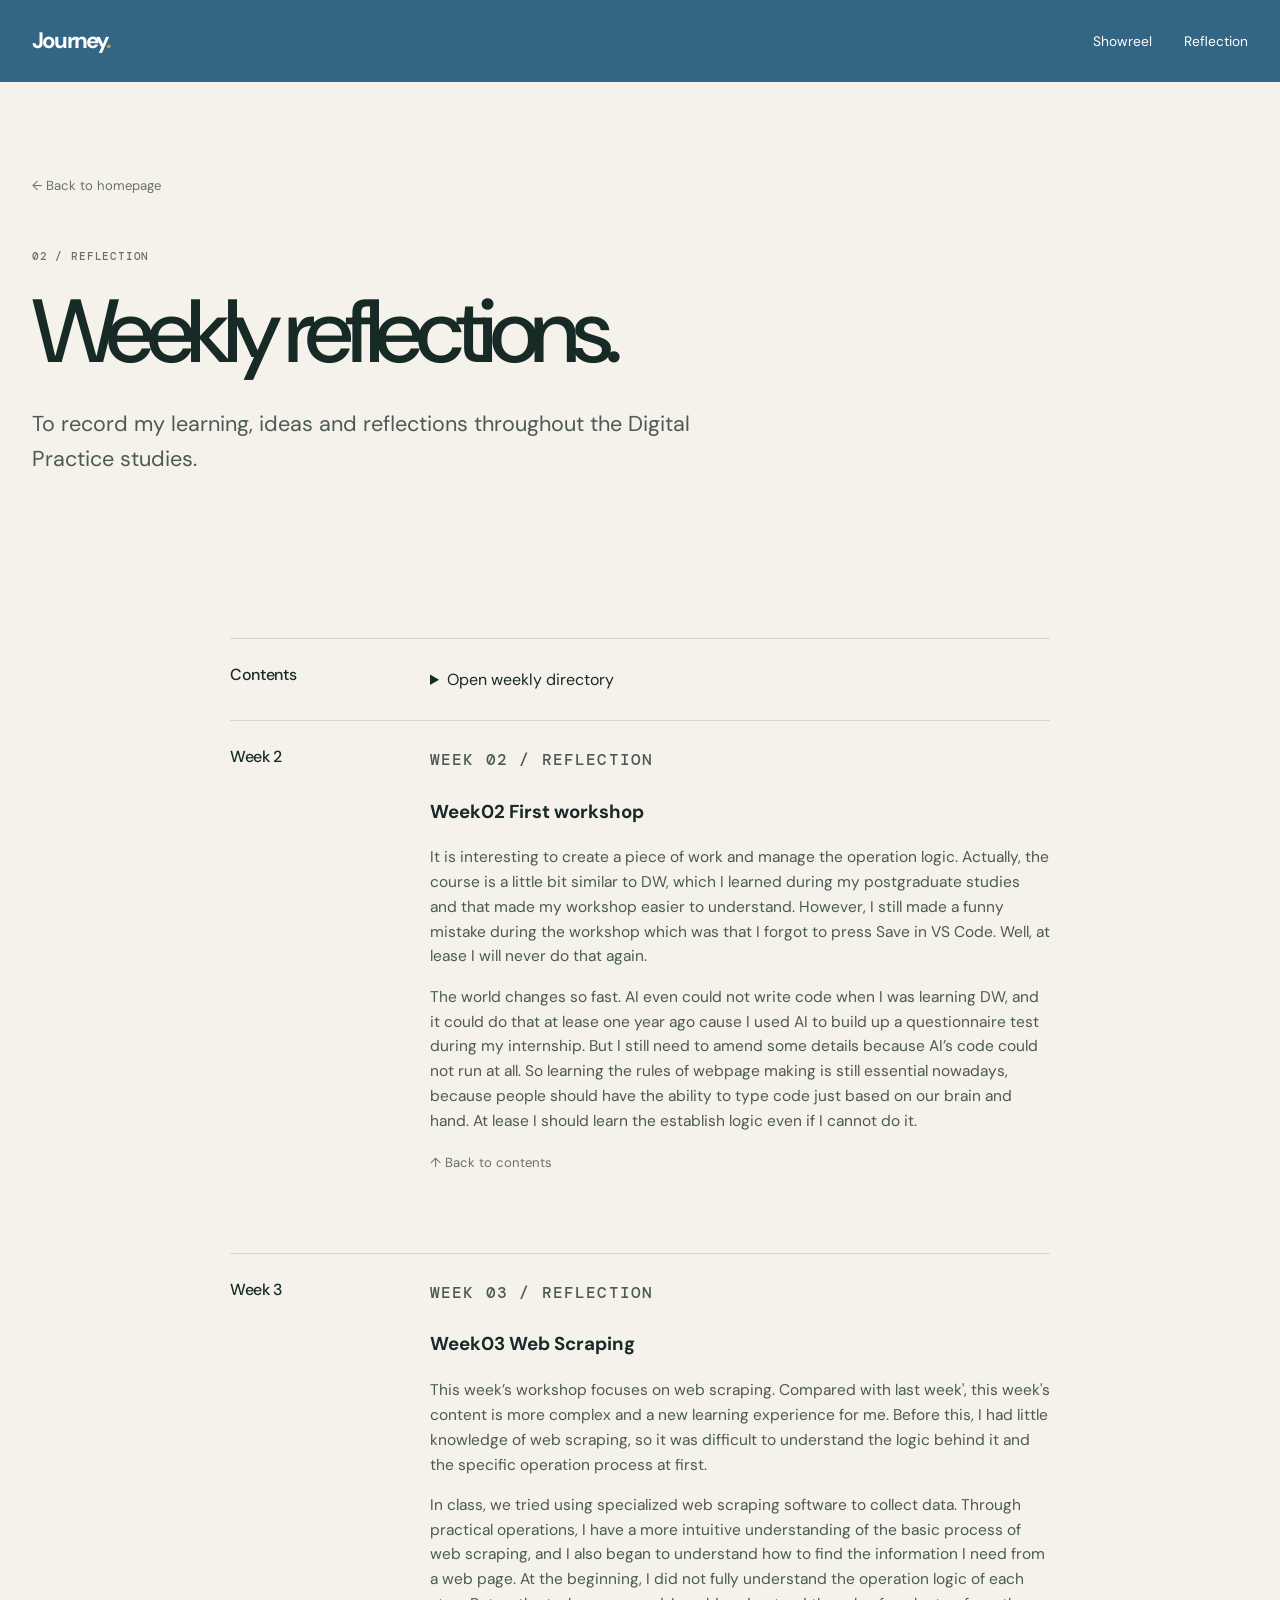
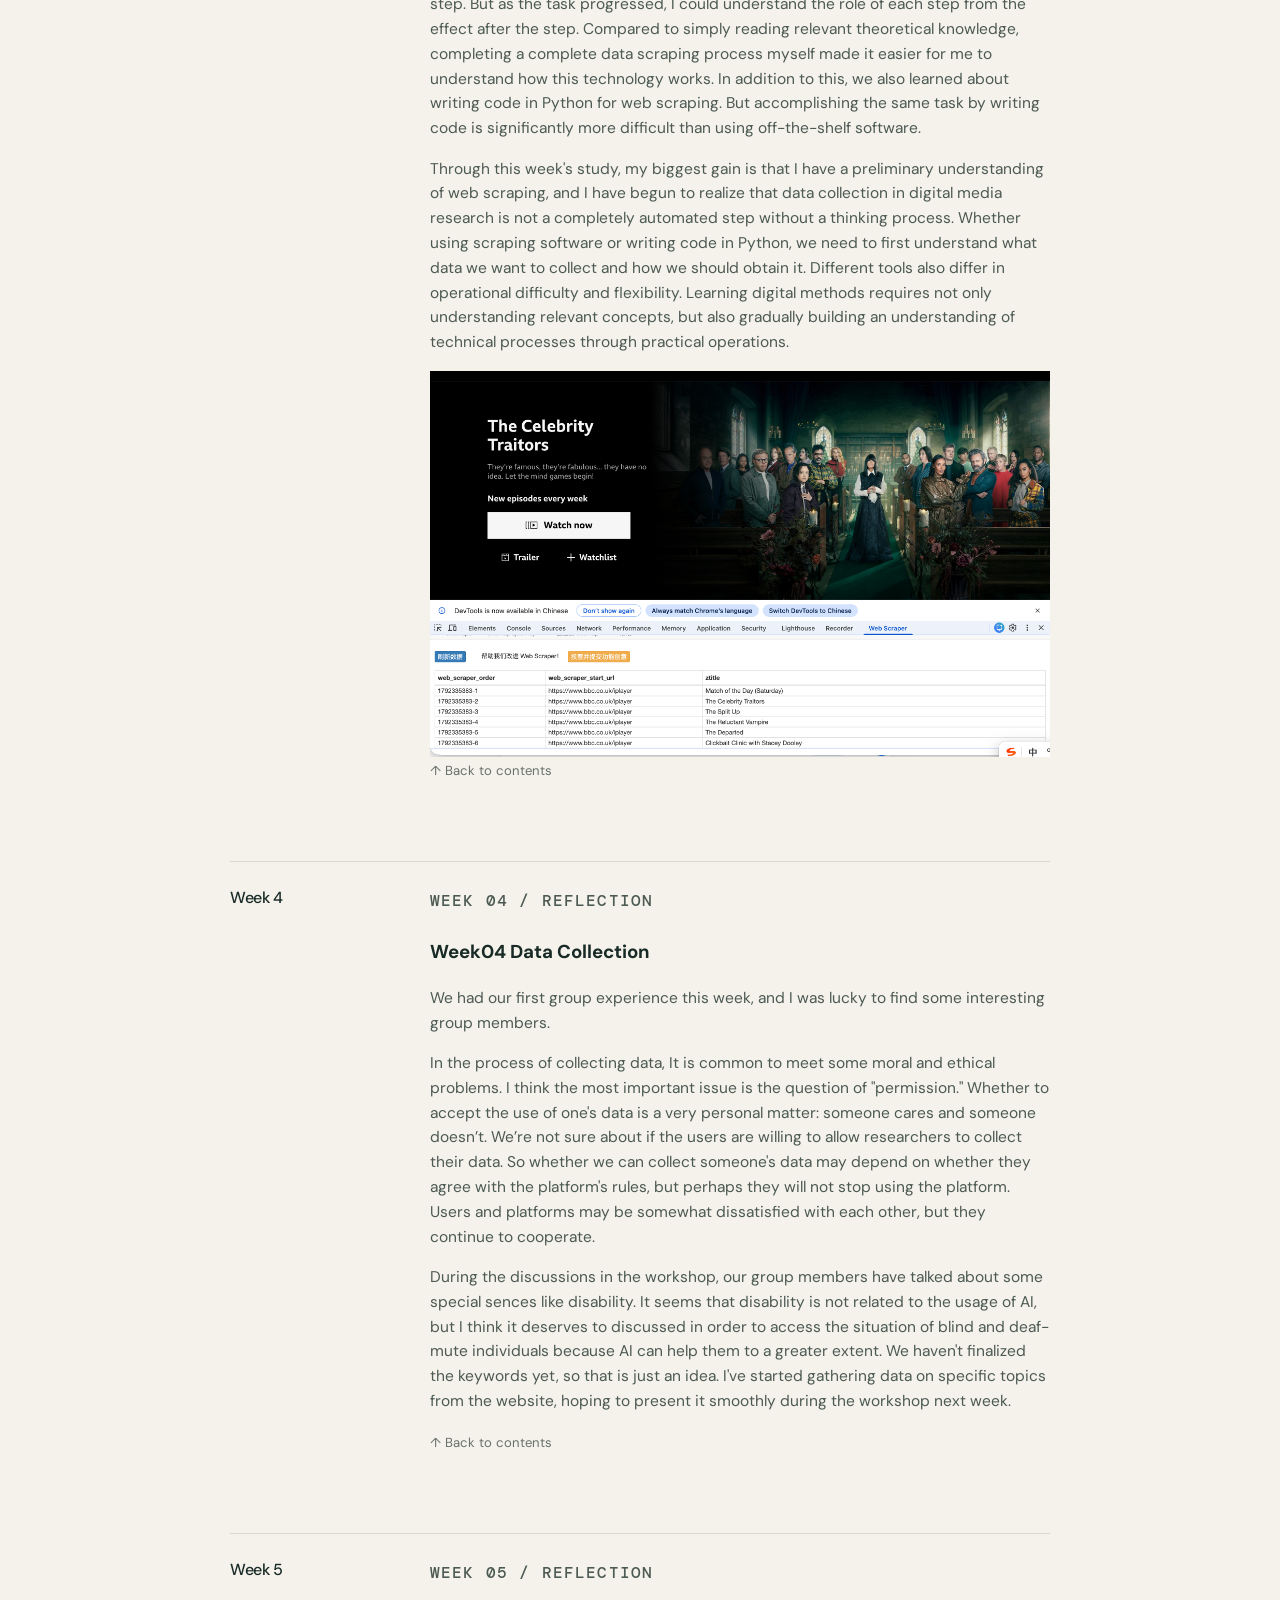
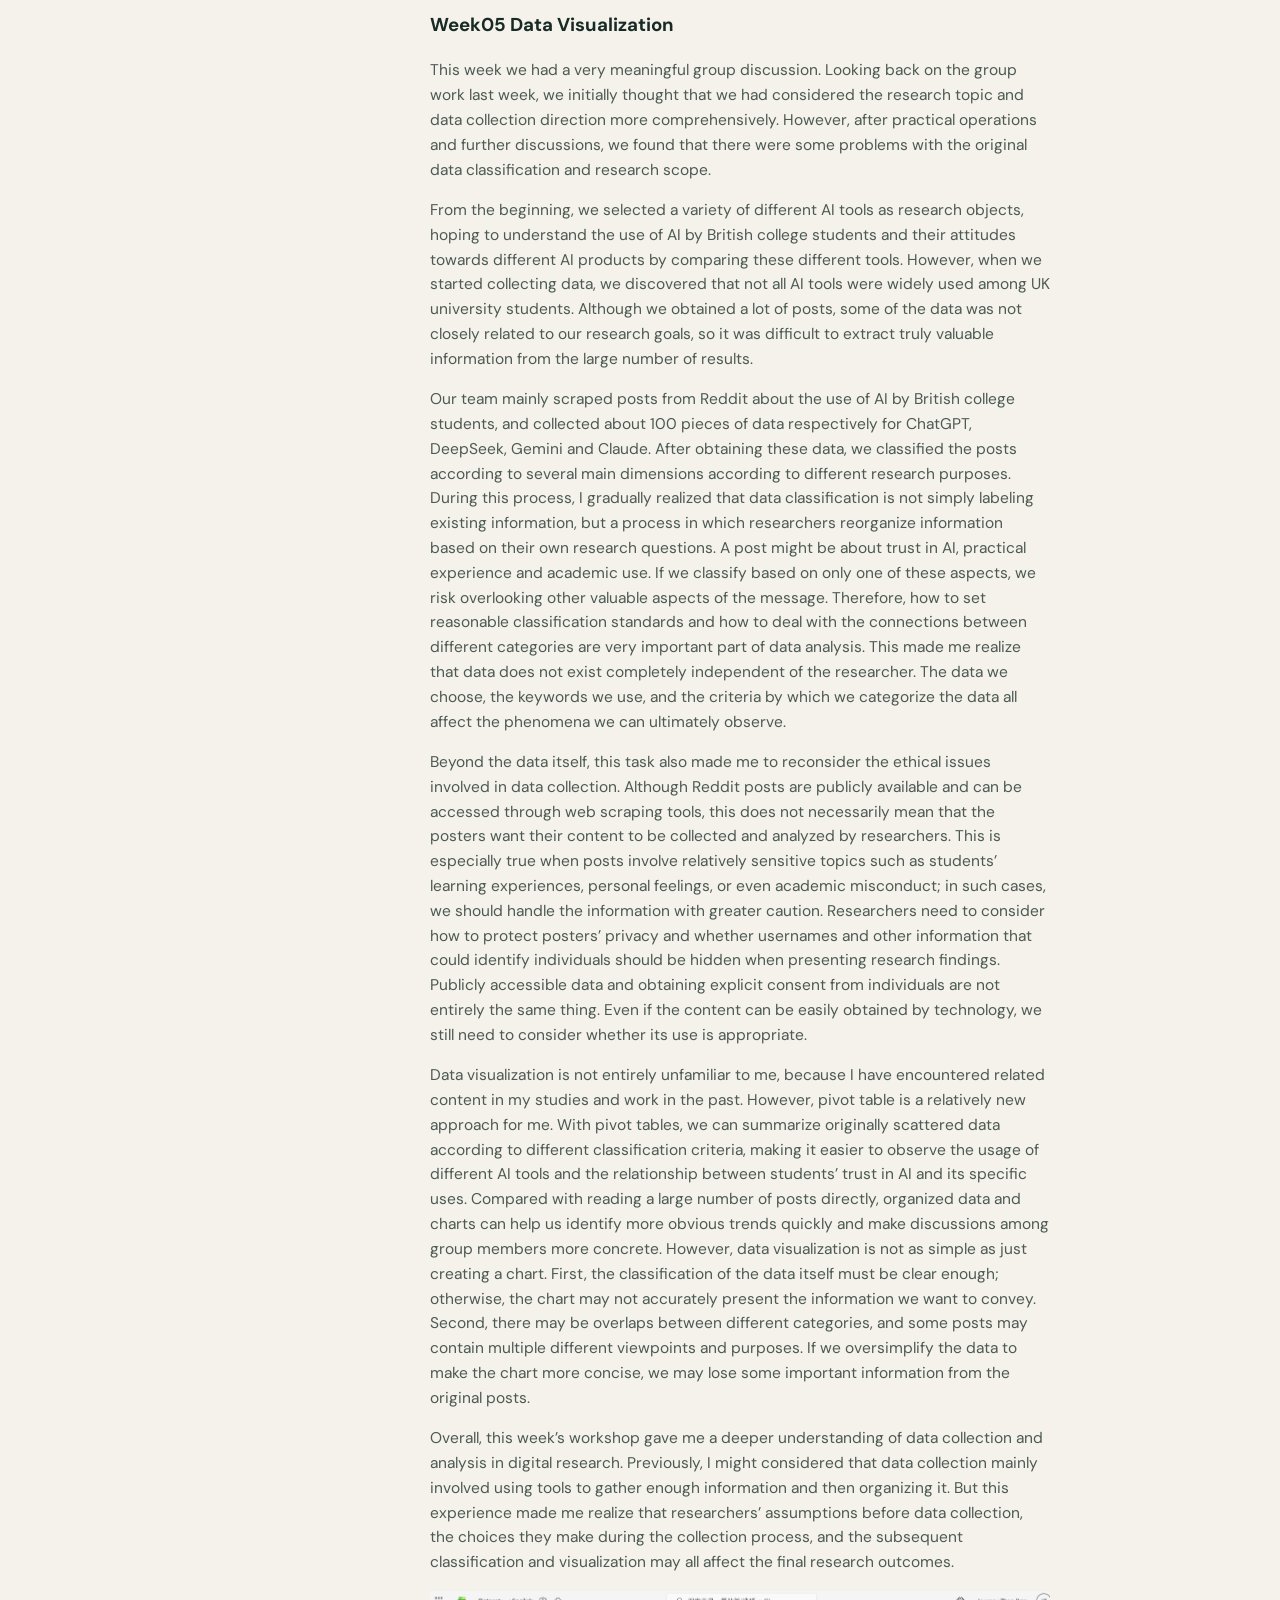
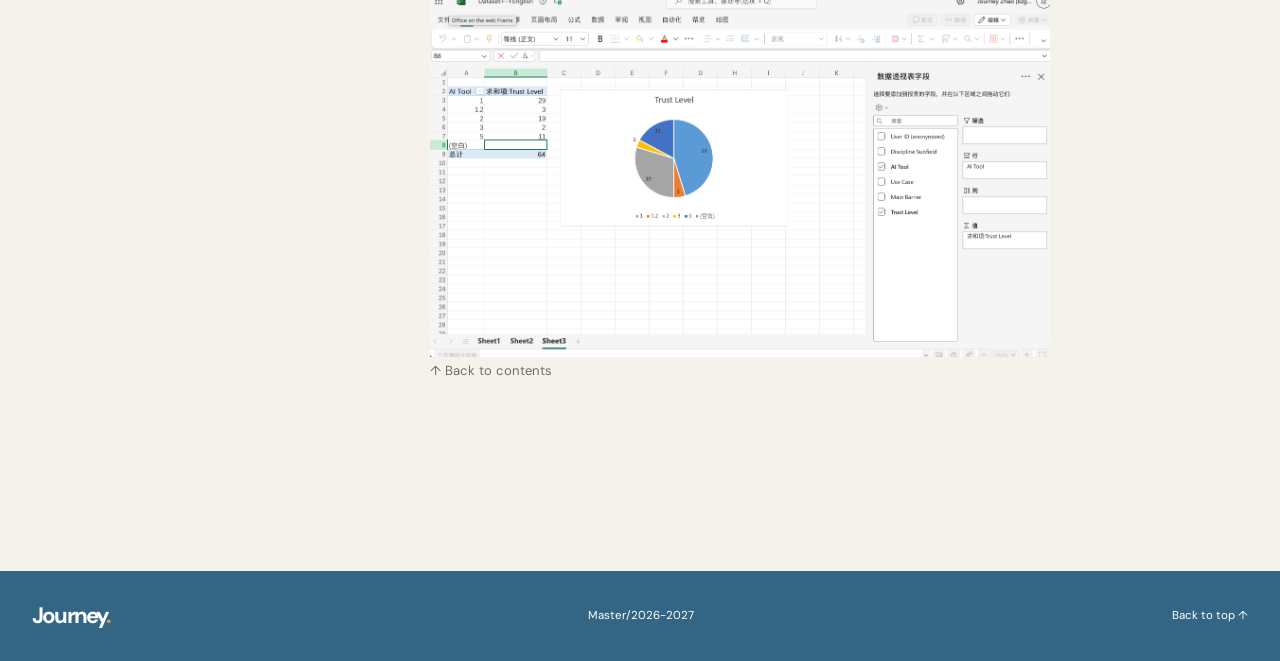
==== reflection.html @ c14299e5 "Revise reflection content for weeks 03 and 05 Updated reflections on web scraping and data visualiza" ====
<!doctype html>
<html lang="en">
<head>
  <meta charset="utf-8">
  <meta name="viewport" content="width=device-width, initial-scale=1">
  <title>Weekly Reflections — Journey</title>
  <link rel="stylesheet" href="style.css">
  <script src="script.js" defer></script>
</head>
<body>
  <a class="skip-link" href="#main">Skip to content</a>

  <header class="site-header">
    <a class="wordmark" href="index.html#home">Journey<span>.</span></a>

    <button class="nav-toggle" type="button"
      aria-expanded="false" aria-controls="primary-nav">
      <span class="nav-toggle-lines" aria-hidden="true"></span>
      <span class="sr-only">Toggle navigation</span>
    </button>

    <nav class="primary-nav" id="primary-nav"
      aria-label="Primary navigation">
      <a href="index.html#showreel">Showreel</a>
      <a href="index.html#reflection">Reflection</a>
    </nav>
  </header>

  <main id="main">
    <section class="case-hero section-shell">
      <a class="back-link" href="index.html#reflection">
        ← Back to homepage
      </a>

      <p class="eyebrow">02 / REFLECTION</p>
      <h1>Weekly reflections.</h1>
      <p class="case-deck">
        To record my learning, ideas and reflections
        throughout the Digital Practice studies.
      </p>
    </section>

    <div class="case-content">

      <!-- WEEKLY DIRECTORY -->
      <section id="contents">
        <h2>Contents</h2>
        <div>
          <details>
            <summary>Open weekly directory</summary>
            <ul>
              <li><a href="#week-2">Week 2 — First workshop</a></li>
              <li><a href="#week-3">Week 3 — Web Scraping</a></li>
              <li><a href="#week-4">Week 4 — Data Collection</a></li>
              <li><a href="#week-5">Week 5 — Data Visualization</a></li>
            </ul>
          </details>
        </div>
      </section>

      <!-- WEEK 2 -->
      <section id="week-2">
        <h2>Week 2</h2>
        <div>
          <p class="eyebrow">WEEK 02 / REFLECTION</p>
          <h3>Week02  First workshop</h3>
          <p>
            It is interesting to create a piece of work and manage the operation logic. Actually, the course is a little bit similar to DW, which I learned during my postgraduate studies and that made my workshop easier to understand. However, I still made a funny mistake during the workshop which was that I forgot to press Save in VS Code. Well, at lease I will never do that again.
          </p>
          <p>
            The world changes so fast. AI even could not write code when I was learning DW, and it could do that at lease one year ago cause I used AI to build up a questionnaire test during my internship. But I still need to amend some details because AI’s code could not run at all. So learning the rules of webpage making is still essential nowadays, because people should have the ability to type code just based on our brain and hand. At lease I should learn the establish logic even if I cannot do it.
          </p>
          <a class="back-link" href="#contents">↑ Back to contents</a>
        </div>
      </section>

      <!-- WEEK 3 -->
      <section id="week-3">
        <h2>Week 3</h2>
        <div>
          <p class="eyebrow">WEEK 03 / REFLECTION</p>
          <h3>Week03  Web Scraping</h3>
          <p>
          This week’s workshop focuses on web scraping. Compared with last week', this week's content is more complex and a new learning experience for me. Before this, I had little knowledge of web scraping, so it was difficult to understand the logic behind it and the specific operation process at first.
          </p>
          <p>
            In class, we tried using specialized web scraping software to collect data. Through practical operations, I have a more intuitive understanding of the basic process of web scraping, and I also began to understand how to find the information I need from a web page. At the beginning, I did not fully understand the operation logic of each step. But as the task progressed, I could understand the role of each step from the effect after the step. Compared to simply reading relevant theoretical knowledge, completing a complete data scraping process myself made it easier for me to understand how this technology works. In addition to this, we also learned about writing code in Python for web scraping. But accomplishing the same task by writing code is significantly more difficult than using off-the-shelf software.
          </p>
          <p>
            Through this week's study, my biggest gain is that I have a preliminary understanding of web scraping, and I have begun to realize that data collection in digital media research is not a completely automated step without a thinking process. Whether using scraping software or writing code in Python, we need to first understand what data we want to collect and how we should obtain it. Different tools also differ in operational difficulty and flexibility. Learning digital methods requires not only understanding relevant concepts, but also gradually building an understanding of technical processes through practical operations.
          </p>
          <!-- Week 3 image -->
<img
  src="assets/week03-screenshot.png"
  alt="The scraping results"
>

          <a class="back-link" href="#contents">↑ Back to contents</a>
        </div>
      </section>

      <!-- WEEK 4 -->
<section id="week-4">
  <h2>Week 4</h2>
  <div>
    <p class="eyebrow">WEEK 04 / REFLECTION</p>

    <h3>Week04 Data Collection</h3>

    <p>
      We had our first group experience this week, and I was lucky to find some interesting group members. 
    </p>

    <p>
      In the process of collecting data, It is common to meet some moral and ethical problems. I think the most important issue is the question of "permission." Whether to accept the use of one's data is a very personal matter: someone cares and someone doesn’t.  We’re not sure about if the users are willing to allow researchers to collect their data. So whether we can collect someone's data may depend on whether they agree with the platform's rules, but perhaps they will not stop using the platform. Users and platforms may be somewhat dissatisfied with each other, but they continue to cooperate.
    </p>

    <p>
   During the discussions in the workshop, our group members have talked about some special sences like disability. It seems that disability is not related to the usage of AI, but I think it deserves to discussed in order to access the situation of blind and deaf-mute individuals because AI can help them to a greater extent. We haven't finalized the keywords yet, so that is just an idea. I've started gathering data on specific topics from the website, hoping to present it smoothly during the workshop next week.
    </p>

    <a class="back-link" href="#contents">↑ Back to contents</a>
  </div>
</section>

      <!-- WEEK 5 -->
<section id="week-5">
  <h2>Week 5</h2>
  <div>
    <p class="eyebrow">WEEK 05 / REFLECTION</p>

    <h3>Week05 Data Visualization</h3>

    <p>
     This week we had a very meaningful group discussion. Looking back on the group work last week, we initially thought that we had considered the research topic and data collection direction more comprehensively. However, after practical operations and further discussions, we found that there were some problems with the original data classification and research scope. 
    </p>
    <p>
     From the beginning, we selected a variety of different AI tools as research objects, hoping to understand the use of AI by British college students and their attitudes towards different AI products by comparing these different tools. However, when we started collecting data, we discovered that not all AI tools were widely used among UK university students. Although we obtained a lot of posts, some of the data was not closely related to our research goals, so it was difficult to extract truly valuable information from the large number of results.
     </p>
    <p>
      Our team mainly scraped posts from Reddit about the use of AI by British college students, and collected about 100 pieces of data respectively for ChatGPT, DeepSeek, Gemini and Claude. After obtaining these data, we classified the posts according to several main dimensions according to different research purposes. During this process, I gradually realized that data classification is not simply labeling existing information, but a process in which researchers reorganize information based on their own research questions. A post might be about trust in AI, practical experience and academic use. If we classify based on only one of these aspects, we risk overlooking other valuable aspects of the message. Therefore, how to set reasonable classification standards and how to deal with the connections between different categories are very important part of data analysis. This made me realize that data does not exist completely independent of the researcher. The data we choose, the keywords we use, and the criteria by which we categorize the data all affect the phenomena we can ultimately observe. 
    </p>
    <p>
      Beyond the data itself, this task also made me to reconsider the ethical issues involved in data collection. Although Reddit posts are publicly available and can be accessed through web scraping tools, this does not necessarily mean that the posters want their content to be collected and analyzed by researchers. This is especially true when posts involve relatively sensitive topics such as students’ learning experiences, personal feelings, or even academic misconduct; in such cases, we should handle the information with greater caution. Researchers need to consider how to protect posters’ privacy and whether usernames and other information that could identify individuals should be hidden when presenting research findings. Publicly accessible data and obtaining explicit consent from individuals are not entirely the same thing. Even if the content can be easily obtained by technology, we still need to consider whether its use is appropriate.
    </p>
    <p>
      Data visualization is not entirely unfamiliar to me, because I have encountered related content in my studies and work in the past. However, pivot table is a relatively new approach for me. With pivot tables, we can summarize originally scattered data according to different classification criteria, making it easier to observe the usage of different AI tools and the relationship between students’ trust in AI and its specific uses. Compared with reading a large number of posts directly, organized data and charts can help us identify more obvious trends quickly and make discussions among group members more concrete. However, data visualization is not as simple as just creating a chart. First, the classification of the data itself must be clear enough; otherwise, the chart may not accurately present the information we want to convey. Second, there may be overlaps between different categories, and some posts may contain multiple different viewpoints and purposes. If we oversimplify the data to make the chart more concise, we may lose some important information from the original posts.
    </p>
    <p>
      Overall, this week’s workshop gave me a deeper understanding of data collection and analysis in digital research. Previously, I might considered that data collection mainly involved using tools to gather enough information and then organizing it. But this  experience made me realize that researchers’ assumptions before data collection, the choices they make during the collection process, and the subsequent classification and visualization may all affect the final research outcomes.
    </p>

    <img
      src="assets/week5.png"
    >

    <a class="back-link" href="#contents">↑ Back to contents</a>
  </div>
</section>

    </div>
  </main>

  <footer class="site-footer section-shell">
    <a class="wordmark" href="index.html#home">Journey<span>.</span></a>
    <p>Master/2026-2027</p>
    <a href="#main">Back to top ↑</a>
  </footer>
</body>
</html>
---- style.css ----
@import url('https://fonts.googleapis.com/css2?family=DM+Mono:wght@400;500&family=DM+Sans:wght@400;500;600;700&family=Playfair+Display:ital,wght@1,500&display=swap');

:root {
  --paper: #f5f2eb;
  --ink: #182a26;
  --muted: #68716a;
  --line: #d8d8ce;
  --accent: #e36d46;
  --green: #b9c9b7;
  --font-body: 'DM Sans', Arial, sans-serif;
  --font-mono: 'DM Mono', monospace;
  --page-width: 1240px;
}

* { box-sizing: border-box; }
html { scroll-behavior: smooth; scroll-padding-top: 90px; }
body { margin: 0; background: var(--paper); color: var(--ink); font-family: var(--font-body); line-height: 1.6; }
a { color: inherit; text-decoration: none; }
img { display: block; max-width: 100%; }
button { font: inherit; }
::selection { background: var(--accent); color: #fffaf2; }
.section-shell { width: min(var(--page-width), calc(100% - 64px)); margin-inline: auto; }
.sr-only { position: absolute; width: 1px; height: 1px; padding: 0; margin: -1px; overflow: hidden; clip: rect(0,0,0,0); white-space: nowrap; border: 0; }
.skip-link { position: absolute; z-index: 100; top: -60px; left: 16px; background: var(--ink); color: white; padding: 10px 14px; }
.skip-link:focus { top: 12px; }

.site-header { height: 82px; width: 100%; margin: 0; padding-inline: max(32px, calc((100vw - 1240px) / 2)); box-sizing: border-box;display: flex; align-items: center;justify-content: space-between; background: #336584;border-bottom: none;color: #FFFFFF;}.site-header .wordmark,
.site-header .primary-nav a {
  color: #FFFFFF;
}

.site-header .wordmark span {
  color: #cf9959;
}
.wordmark { font-size: 1.4rem; font-weight: 700; letter-spacing: -.08em; }
.wordmark span { color: #cf9959; }
.primary-nav { display: flex; align-items: center; gap: 32px; font-size: .86rem; }
.primary-nav a { transition: color .2s ease; }
.primary-nav a:hover, .primary-nav a:focus-visible { color: #FFFFFF; }
.primary-nav .nav-resume { border: 1px solid var(--ink); padding: 9px 14px; border-radius: 100px; }
.nav-toggle { display: none; }

.hero { padding-top: clamp(76px, 11vw, 150px); padding-bottom: 0; }
.eyebrow { margin: 0 0 24px; color: var(--muted); font: 500 .68rem/1.5 var(--font-mono); letter-spacing: .075em; }
.status-dot { display: inline-block; width: 7px; height: 7px; margin-right: 8px; border-radius: 50%; background: #cf9959; vertical-align: 1px; }
h1, h2, h3, p { margin-top: 0; }
h1 { max-width: 950px; margin-bottom: 44px; font-size: 60px; font-weight: 500; line-height: .99; letter-spacing: -.085em; }
.serif-accent { color: #FFFFFF; font-family: var(--font-body); font-weight: 500; font-style: normal; letter-spacing: inherit; }
.about-section h2 .serif-accent {
  color: var(--ink);
}
.hero-bottom { display: flex; justify-content: space-between; align-items: end; gap: 36px; padding-bottom: 144px; }
.hero-intro { max-width: 550px; margin: 0; color: #4c5a53; font-size: clamp(1rem, 1.5vw, 1.2rem); line-height: 1.7; }
.hero-intro strong { color: var(--ink); font-weight: 600; }
.hero .eyebrow,
.hero h1,
.hero .hero-intro,
.hero .hero-intro strong {
  color: #FFFFFF;
}
.text-link {
  display: inline-flex;
  align-items: center;
  gap: 22px;
  padding-bottom: 7px;
  border-bottom: 1px solid #F7F4EF;
  font-size: .9rem;
  white-space: nowrap;
  color: #F7F4EF;
  transform: translateY(14px);
}

.text-link span {
  color: #F7F4EF;
  font-size: 1.1rem;
}

/* Full-width green information bar */
.hero-rule {
  display: flex;
  align-items: center;
  justify-content: space-between;

  width: 100vw;
  height: 1.5cm;
  margin-left: calc(50% - 50vw);
  padding: 0 max(20px, calc((100vw - 1240px) / 2));

  background-color: #336584;
  border-top: none;
  color: #FFFFFF;

  font: 500 .68rem/1.2 var(--font-mono);
  letter-spacing: .06em;
}


.work-section { padding-top: 105px; padding-bottom: 120px; }
.section-heading { display: flex; justify-content: space-between; align-items: end; gap: 32px; margin-bottom: 42px; }
.section-heading .eyebrow { margin-bottom: 16px; }
h2 { margin-bottom: 0; font-size: clamp(2rem, 4.5vw, 4.2rem); line-height: 1.04; font-weight: 500; letter-spacing: -.07em; }
.section-note { max-width: 300px; margin: 0 0 4px; color: var(--muted); font-size: .9rem; }
.project-grid { display: grid; grid-template-columns: repeat(2, minmax(0, 1fr)); gap: 62px 28px; }
.project-card-featured { grid-column: 1 / -1; }
.project-image { position: relative; display: block; overflow: hidden; background: #e1e4da; aspect-ratio: 1.55; }
.project-card-featured .project-image { aspect-ratio: 2.05; }
.project-image img { width: 100%; height: 100%; object-fit: cover; transition: transform .5s cubic-bezier(.2,.65,.3,1); }
.project-image:hover img, .project-image:focus-visible img { transform: scale(1.025); }
.image-index { position: absolute; top: 16px; left: 16px; padding: 6px 9px; color: var(--ink); background: var(--paper); font: .7rem var(--font-mono); }
.project-meta { display: flex; justify-content: space-between; margin-top: 19px; color: var(--muted); font: .62rem var(--font-mono); letter-spacing: .05em; }
.project-card h3 { margin: 11px 0 8px; font-size: clamp(1.35rem, 2vw, 1.8rem); font-weight: 500; letter-spacing: -.045em; }
.project-card h3 a:hover { color: var(--accent); }
.project-card > p { max-width: 540px; margin-bottom: 20px; color: var(--muted); font-size: .92rem; }
.arrow-link { display: inline-flex; gap: 16px; align-items: center; font-size: .85rem; border-bottom: 1px solid var(--line); padding-bottom: 5px; }
.arrow-link span { color: var(--accent); }

.about-section { padding-block: 100px 105px; background: var(--paper); }
.about-layout { display: grid; grid-template-columns: 1.05fr .95fr; gap: 8vw; }
.about-layout h2 { font-size: clamp(2.2rem, 4.3vw, 4.1rem); }
.about-copy { padding-top: 40px; }
.about-copy p { max-width: 550px; font-size: 1rem; }
.skill-tags { display: flex; flex-wrap: wrap; gap: 8px; margin: 27px 0 30px; }
.skill-tags span { border: 1px solid rgba(24,42,38,.3); border-radius: 100px; padding: 7px 11px; font-size: .72rem; }

.contact-section { padding-top: 110px; padding-bottom: 120px; }
.contact-section h2 { font-size: clamp(3rem, 7vw, 6.4rem); }
.contact-bottom { display: flex; justify-content: space-between; gap: 40px; margin-top: 54px; padding-top: 22px; border-top: 1px solid var(--line); }
.contact-bottom > p { max-width: 330px; color: var(--muted); font-size: .9rem; }
.contact-links { min-width: 280px; display: flex; flex-direction: column; align-items: flex-start; gap: 9px; font-size: .92rem; }
.contact-links a { border-bottom: 1px solid var(--line); padding-bottom: 5px; }
.contact-links a span { color: var(--accent); }
.contact-email { font-size: 1.1rem; }
.site-footer {
  display: flex;
  align-items: center;
  justify-content: space-between;
  gap: 24px;
  min-height: 90px;
  width: 100%;
  margin-inline: 0;
  padding-inline: max(32px, calc((100vw - 1240px) / 2));
  box-sizing: border-box;
  background: #336584;
  border-top: none;
  color:  #FFFFFF;
  font-size: .72rem;
}
.site-footer p { margin: 0; }
.site-footer .wordmark { color: #FFFFFF; }
.site-footer a {
  color: #FFFFFF;
}

/* Case-study pages */
.case-hero { padding-top: 90px; padding-bottom: 60px; }
.back-link { display: inline-block; margin-bottom: 52px; color: var(--muted); font-size: .82rem; }
.back-link:hover { color: var(--accent); }
.case-hero h1 { max-width: 950px; margin-bottom: 30px; font-size: clamp(3rem, 7vw, 6.7rem); }
.case-deck { max-width: 660px; color: #4c5a53; font-size: clamp(1.05rem, 1.7vw, 1.35rem); }
.case-facts { display: grid; grid-template-columns: repeat(3, minmax(0, 1fr)); gap: 20px; margin-top: 54px; padding-top: 18px; border-top: 1px solid var(--line); }
.case-fact-label { display: block; margin-bottom: 6px; color: var(--muted); font: .65rem var(--font-mono); text-transform: uppercase; }
.case-fact-value { font-size: .9rem; }
.case-cover { width: 100%; max-height: 620px; aspect-ratio: 1.75; object-fit: cover; background: var(--green); }
.case-content { width: min(820px, calc(100% - 48px)); margin: 80px auto 110px; }
.case-content section { display: grid; grid-template-columns: 170px 1fr; gap: 30px; padding: 28px 0; border-top: 1px solid var(--line); }
.case-content h2 { font-size: 1rem; letter-spacing: -.02em; }
.case-content p, .case-content li { color: #4c5a53; font-size: .97rem; }
.case-content p:last-child { margin-bottom: 0; }
.case-content ul { padding-left: 20px; }
.case-next { margin-top: 38px; padding: 28px; background: #e7e5dc; }
.case-next p { margin-bottom: 8px; font: .65rem var(--font-mono); text-transform: uppercase; }
.case-next a { display: inline-block; font-size: 1.25rem; border-bottom: 1px solid var(--ink); }

@media (max-width: 720px) {
  .section-shell { width: min(100% - 40px, var(--page-width)); }
  .site-header { height: 70px; width: 100%; padding-inline: 20px; }
  .nav-toggle { display: block; width: 42px; height: 42px; border: 1px solid var(--line); border-radius: 50%; background: transparent; cursor: pointer; }
  .nav-toggle-lines, .nav-toggle-lines::before, .nav-toggle-lines::after { display: block; position: relative; width: 16px; height: 1px; margin: auto; background: var(--ink); content: ''; }
  .nav-toggle-lines::before { position: absolute; top: -5px; }
  .nav-toggle-lines::after { position: absolute; top: 5px; }
  .primary-nav { display: none; position: absolute; z-index: 10; top: 70px; left: 0; right: 0; padding: 22px 20px 26px; flex-direction: column; align-items: flex-start; gap: 20px; background: #336584; border-bottom: 1px solid var(--line); }
  .primary-nav.is-open { display: flex; }
  .primary-nav .nav-resume { padding: 7px 12px; }
  .hero { padding-top: 76px; }
  h1 { font-size: 60px; margin-bottom: 32px; }
  .hero-bottom, .section-heading, .contact-bottom { align-items: flex-start; flex-direction: column; }
  .hero-bottom { padding-bottom: 48px; gap: 25px; }
  .work-section { padding-block: 76px 84px; }
  .section-heading { gap: 18px; }
  .project-grid { grid-template-columns: 1fr; gap: 42px; }
  .project-card-featured { grid-column: auto; }
  .project-card-featured .project-image, .project-image { aspect-ratio: 1.25; }
  .about-section { padding-block: 76px; }
  .about-layout { grid-template-columns: 1fr; gap: 20px; }
  .about-copy { padding-top: 10px; }
  .contact-section { padding-block: 80px; }
  .contact-bottom { gap: 24px; margin-top: 34px; }
  .contact-links { min-width: 0; }
  .site-footer { flex-wrap: wrap; padding-block: 22px; width: min(826.67px, calc(66.6667% - 26.67px)); }
  .site-footer p { order: 3; width: 100%; }
  .case-hero { padding-top: 64px; }
  .back-link { margin-bottom: 34px; }
  .case-facts { grid-template-columns: 1fr; gap: 16px; margin-top: 35px; }
  .case-content { margin-block: 55px 75px; }
  .case-content section { grid-template-columns: 1fr; gap: 14px; }
}

@media (prefers-reduced-motion: reduce) {
  html { scroll-behavior: auto; }
  *, *::before, *::after { transition-duration: .01ms !important; animation-duration: .01ms !important; animation-iteration-count: 1 !important; }
}

 
/* Hero section background image */
.hero {
  position: relative;
  isolation: isolate;
  overflow: hidden;

  width: 100%;
  margin-inline: 0;
  padding-inline: max(20px, calc((100% - 1240px) / 2));

  background-color: #F7F4EF;
  background-image: none;
}

/* Background layer: extend down, then crop */
.hero::before {
  content: "";
  position: absolute;
  top: 0;
  right: 0;
  bottom: 0;
  left: 0;
  z-index: -1;

  background-image: url("assets/IMG_0328.jpg");
  background-size: cover;
  background-position: 86% 60%;
  background-repeat: no-repeat;
}

}
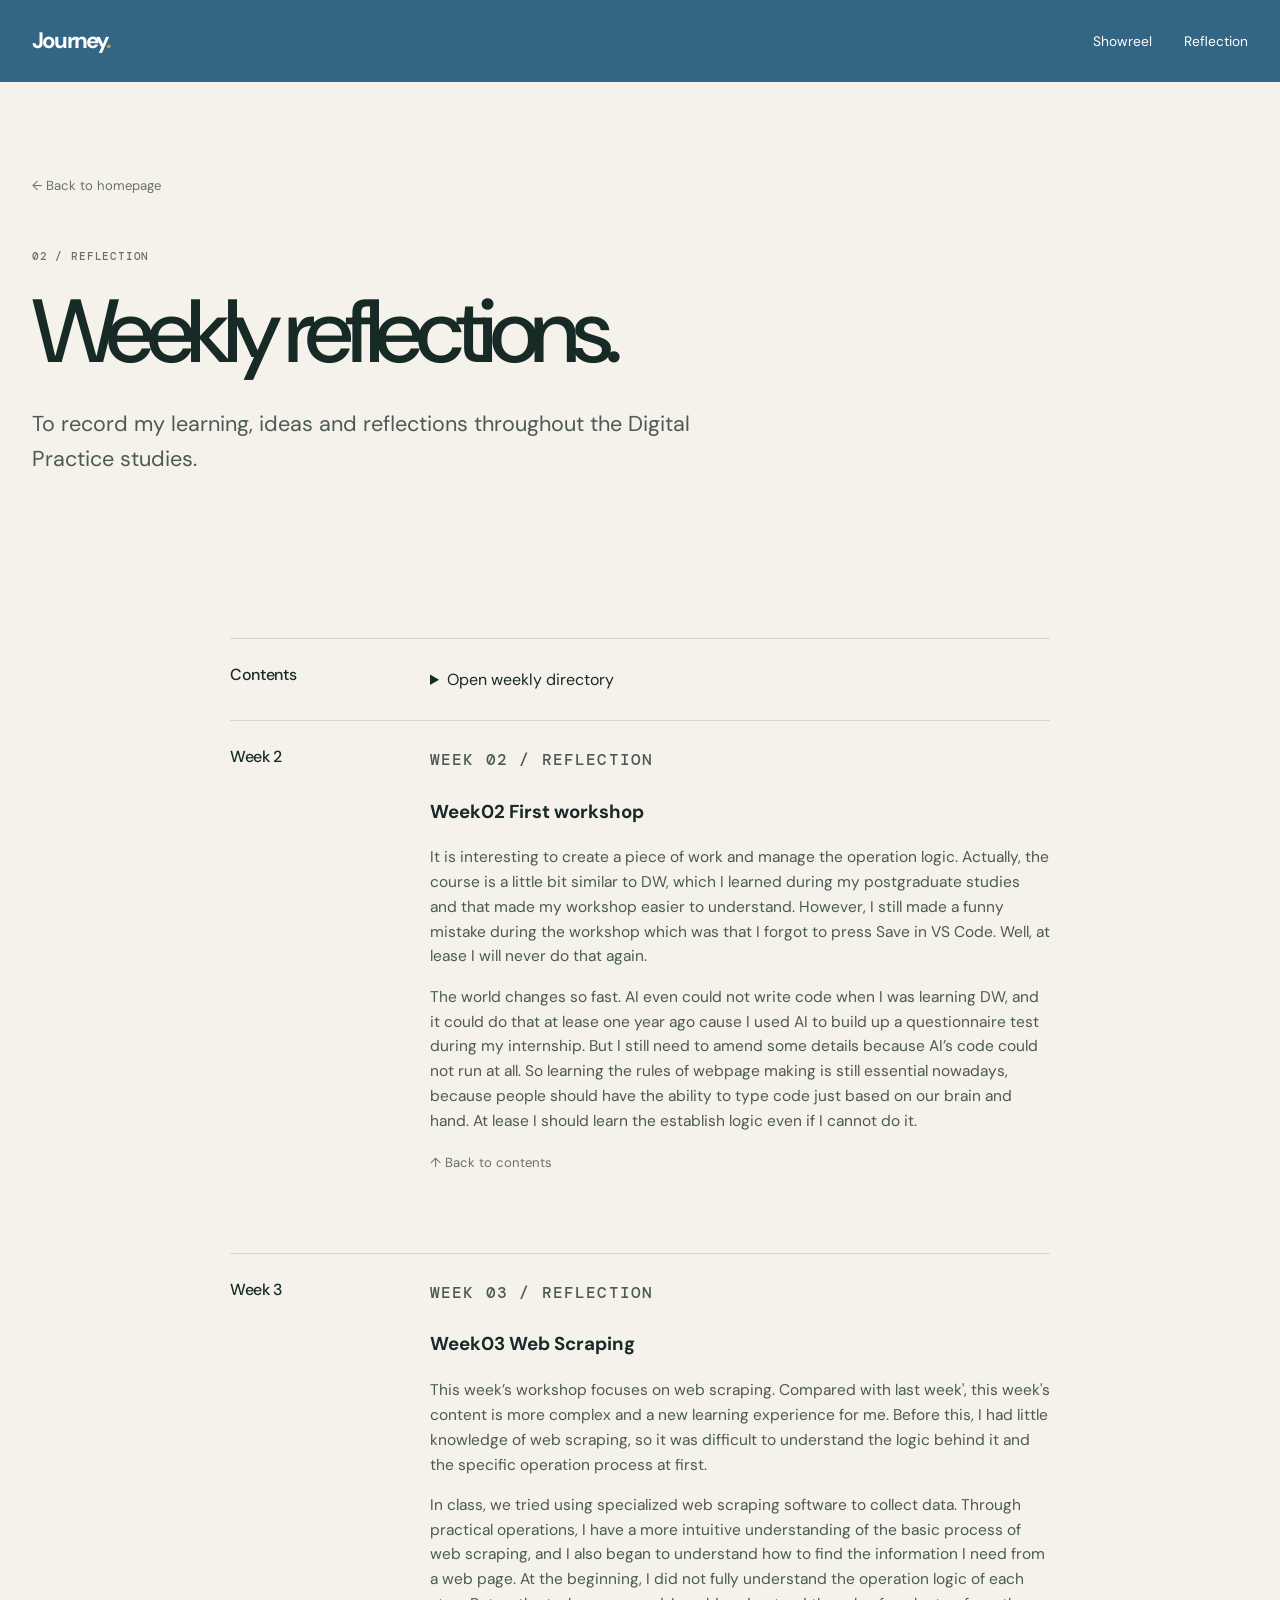
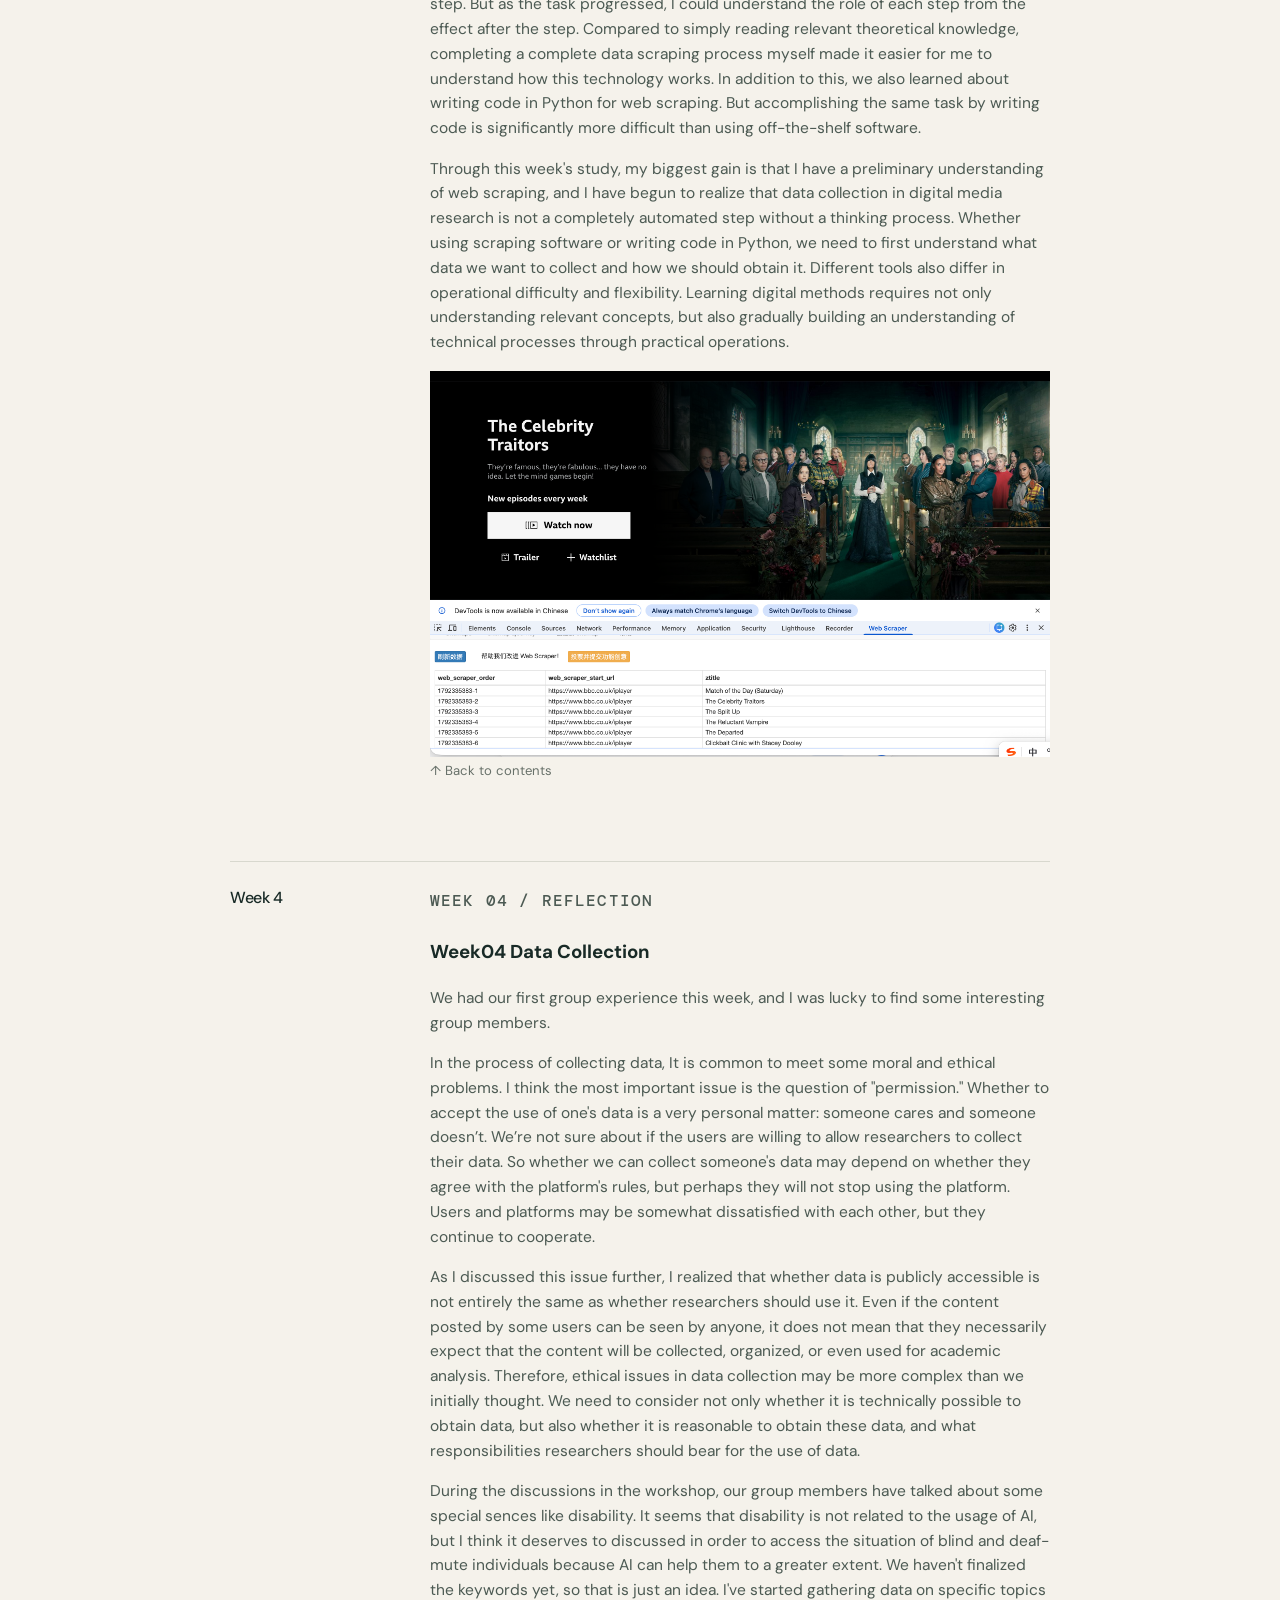
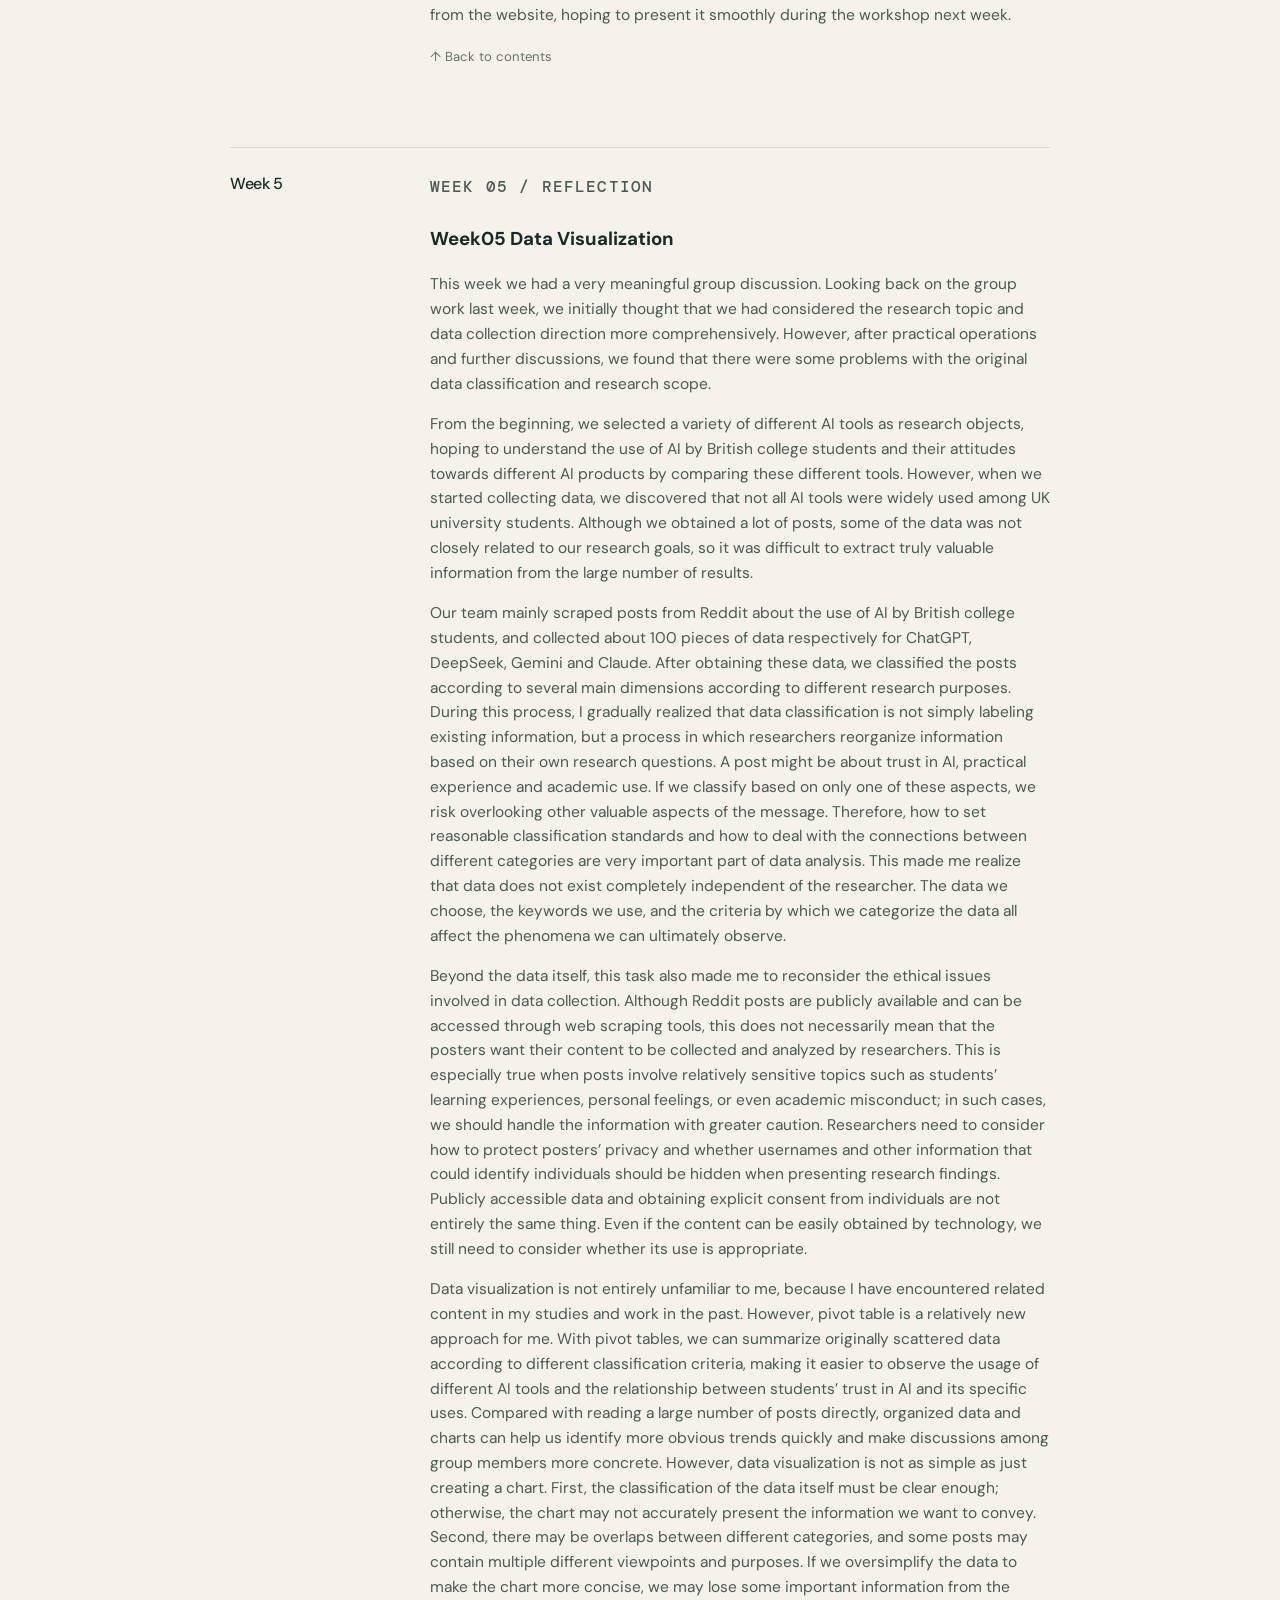
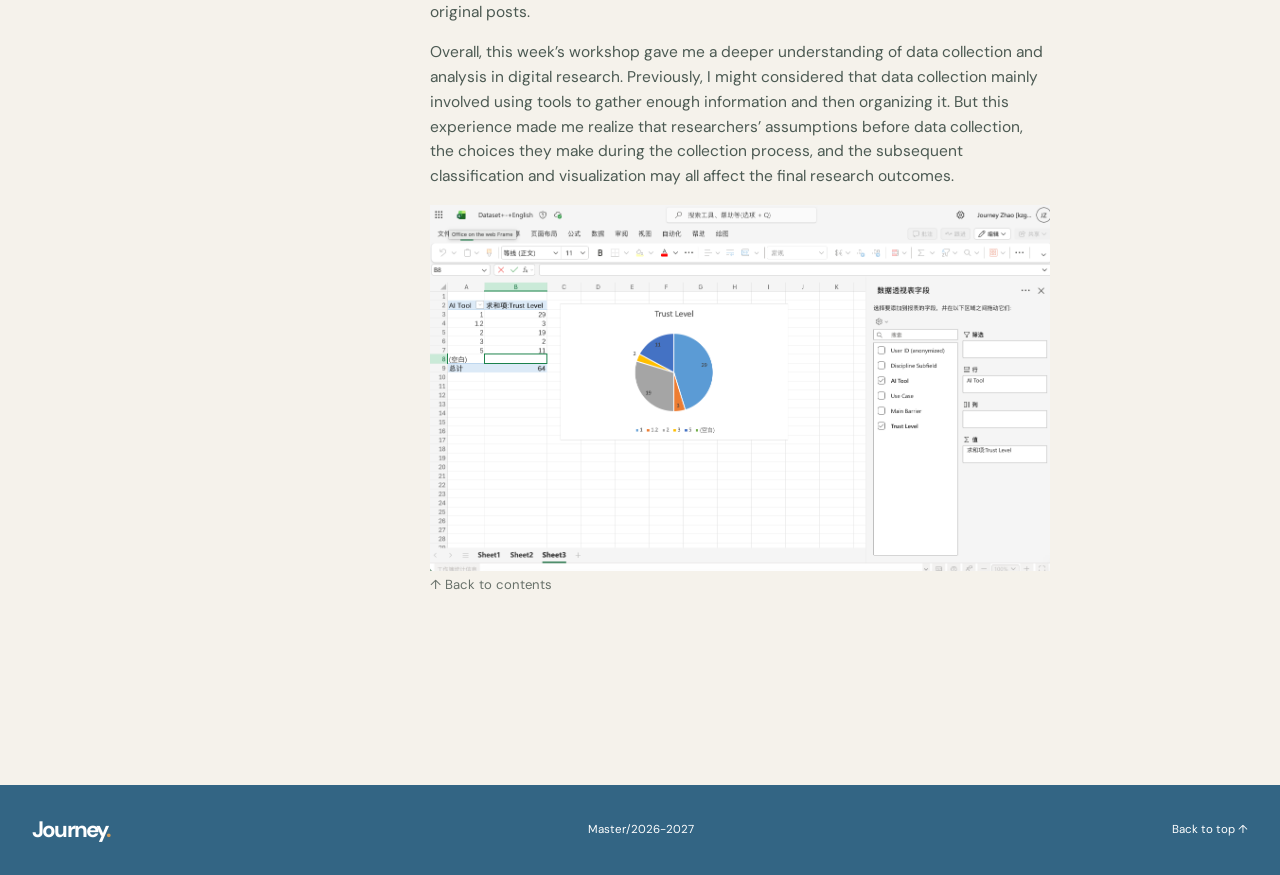
==== commit 808132a2: "Enhance discussion on ethical data collection issues Expanded on ethical considerations in data coll" ====
--- a/reflection.html
+++ b/reflection.html
@@ -115,6 +115,10 @@
     <p>
       In the process of collecting data, It is common to meet some moral and ethical problems. I think the most important issue is the question of "permission." Whether to accept the use of one's data is a very personal matter: someone cares and someone doesn’t.  We’re not sure about if the users are willing to allow researchers to collect their data. So whether we can collect someone's data may depend on whether they agree with the platform's rules, but perhaps they will not stop using the platform. Users and platforms may be somewhat dissatisfied with each other, but they continue to cooperate.
     </p>
+    <p>
+      As I discussed this issue further, I realized that whether data is publicly accessible is not entirely the same as whether researchers should use it. Even if the content posted by some users can be seen by anyone, it does not mean that they necessarily expect that the content will be collected, organized, or even used for academic analysis. Therefore, ethical issues in data collection may be more complex than we initially thought. We need to consider not only whether it is technically possible to obtain data, but also whether it is reasonable to obtain these data, and what responsibilities researchers should bear for the use of data.
+    </p> 
+      
 
     <p>
    During the discussions in the workshop, our group members have talked about some special sences like disability. It seems that disability is not related to the usage of AI, but I think it deserves to discussed in order to access the situation of blind and deaf-mute individuals because AI can help them to a greater extent. We haven't finalized the keywords yet, so that is just an idea. I've started gathering data on specific topics from the website, hoping to present it smoothly during the workshop next week.
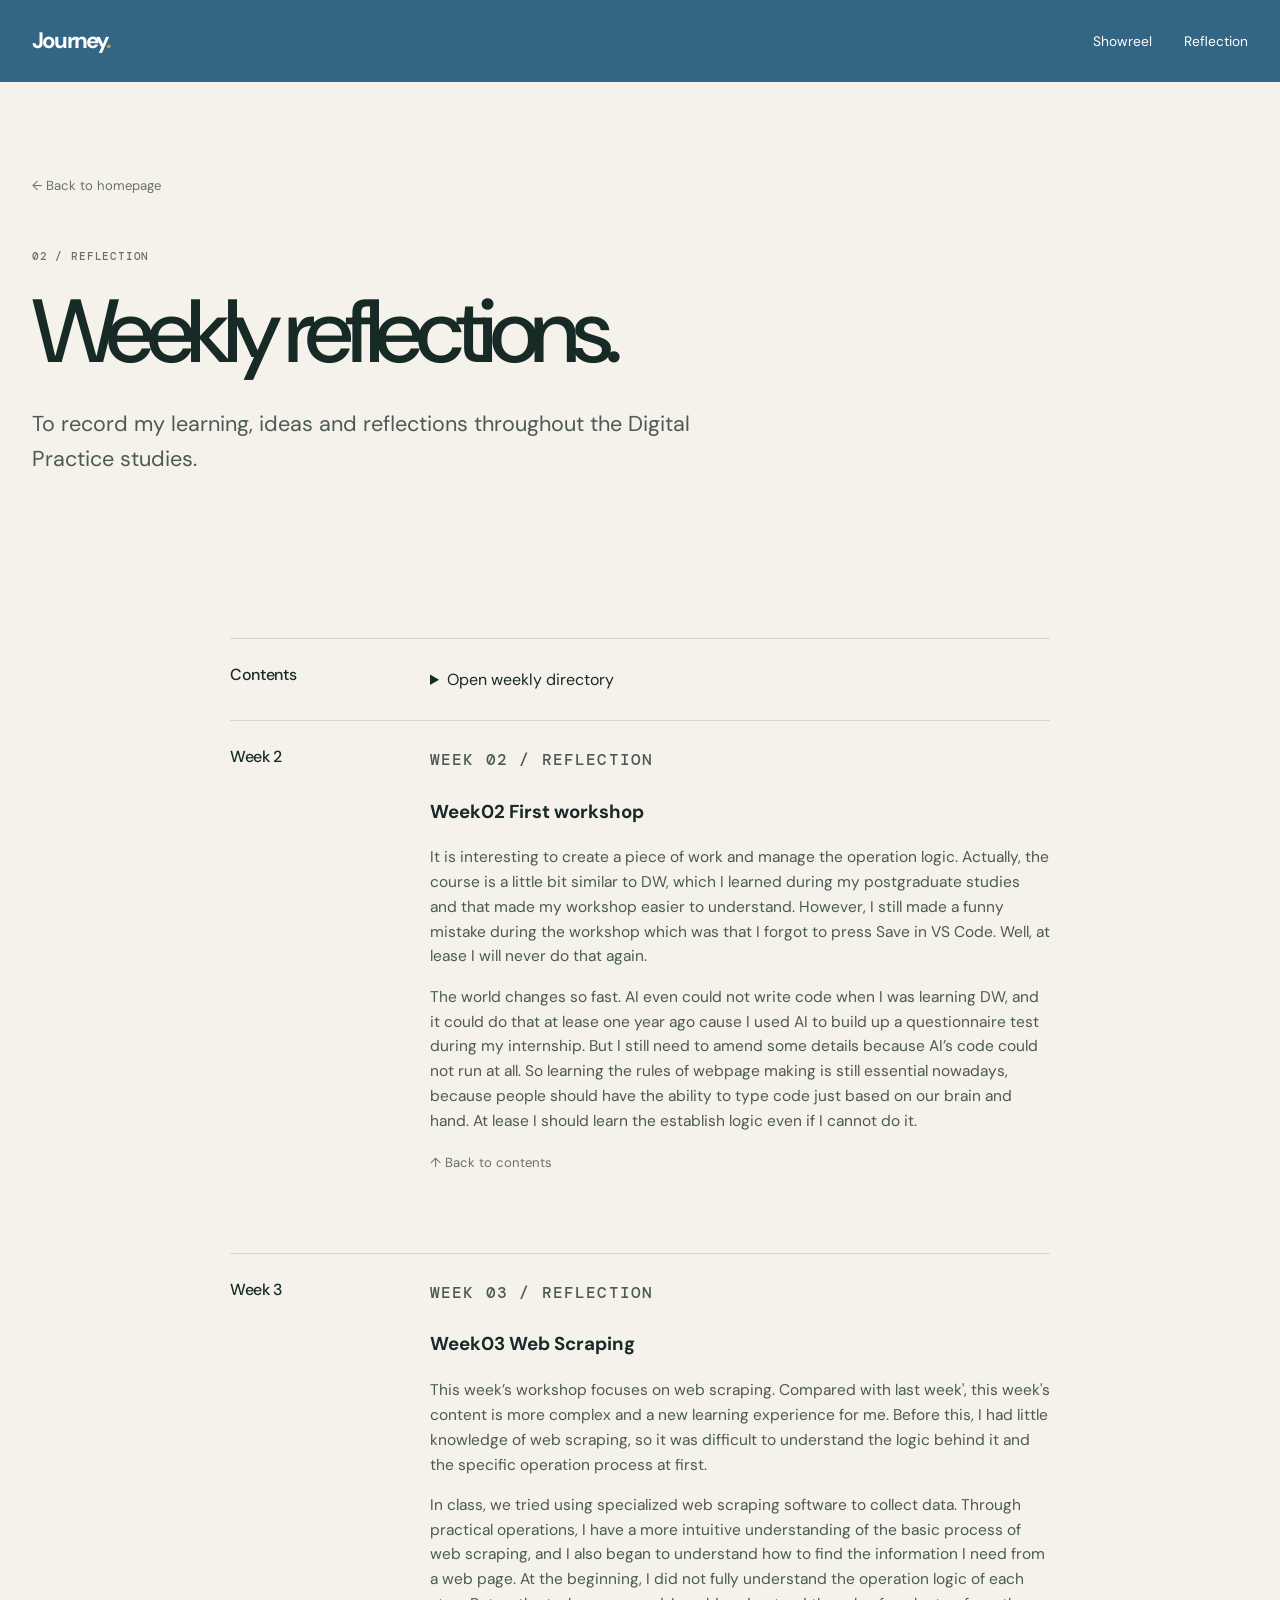
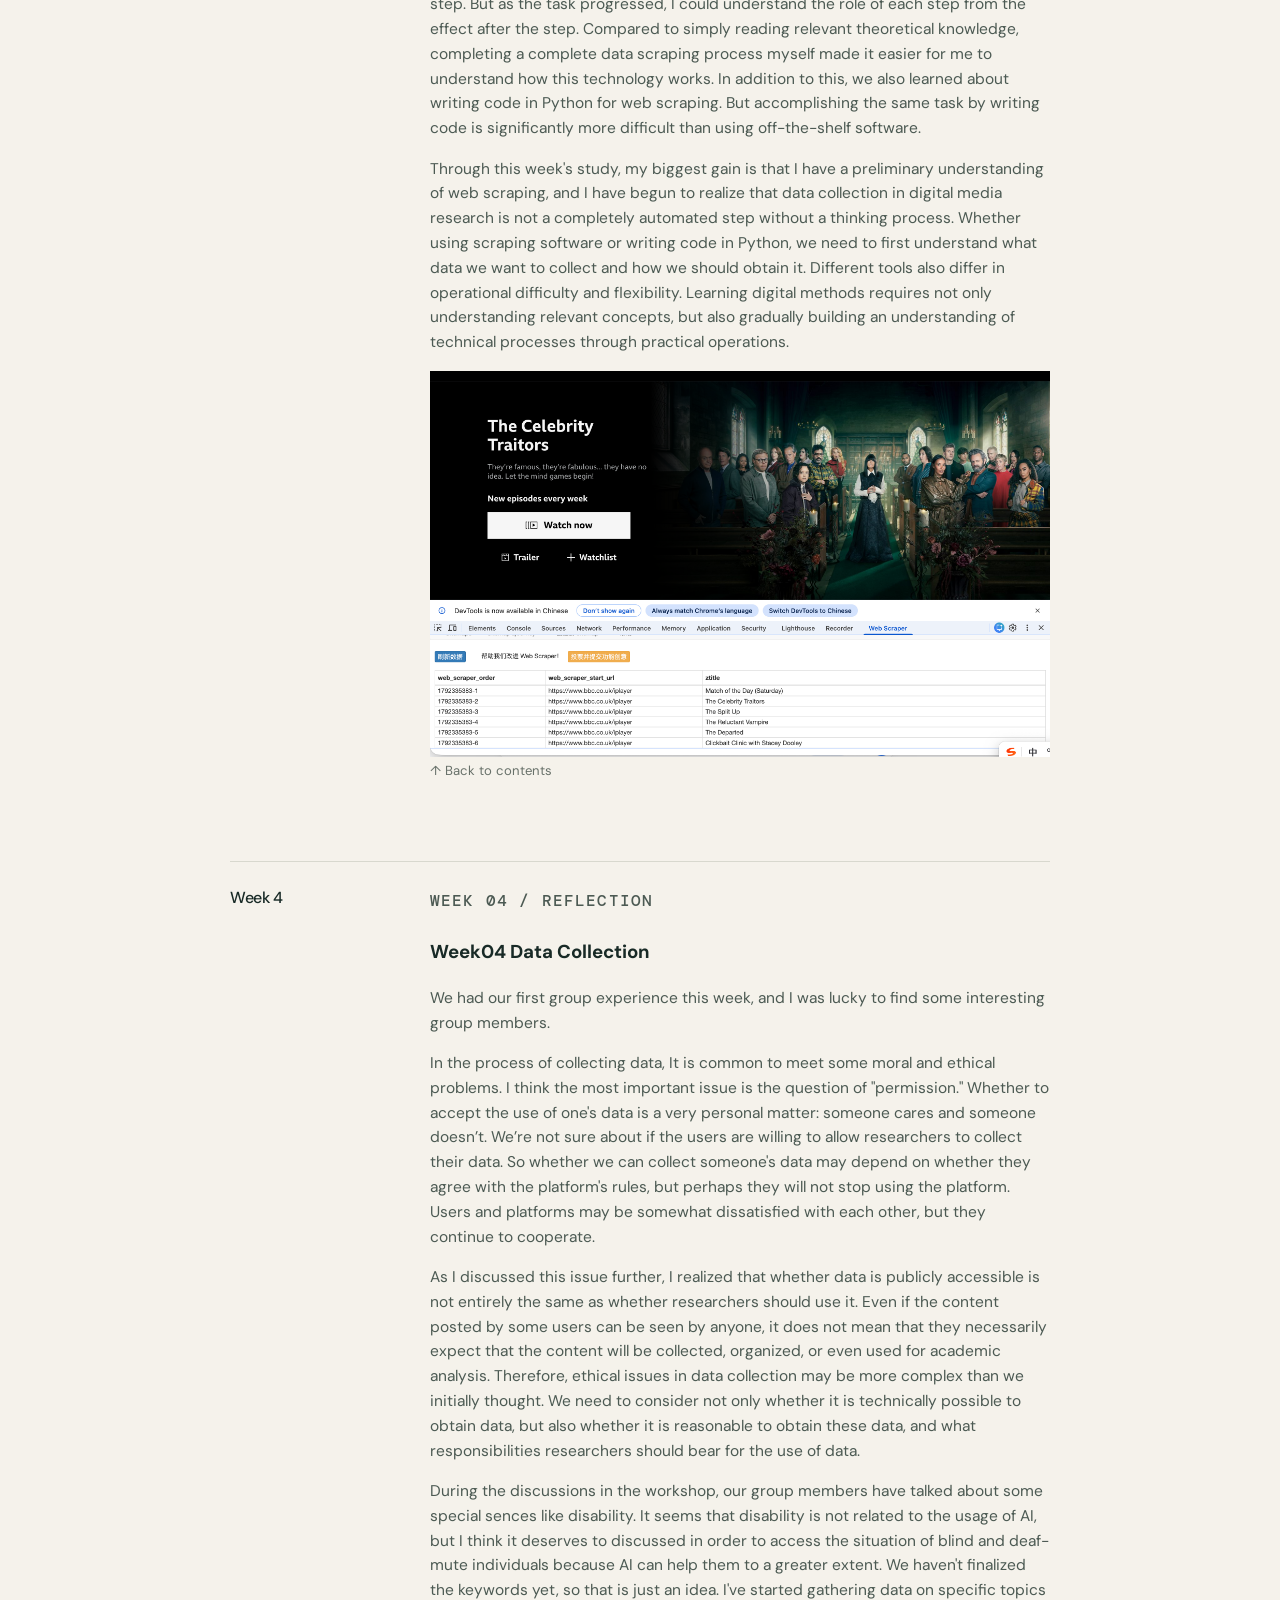
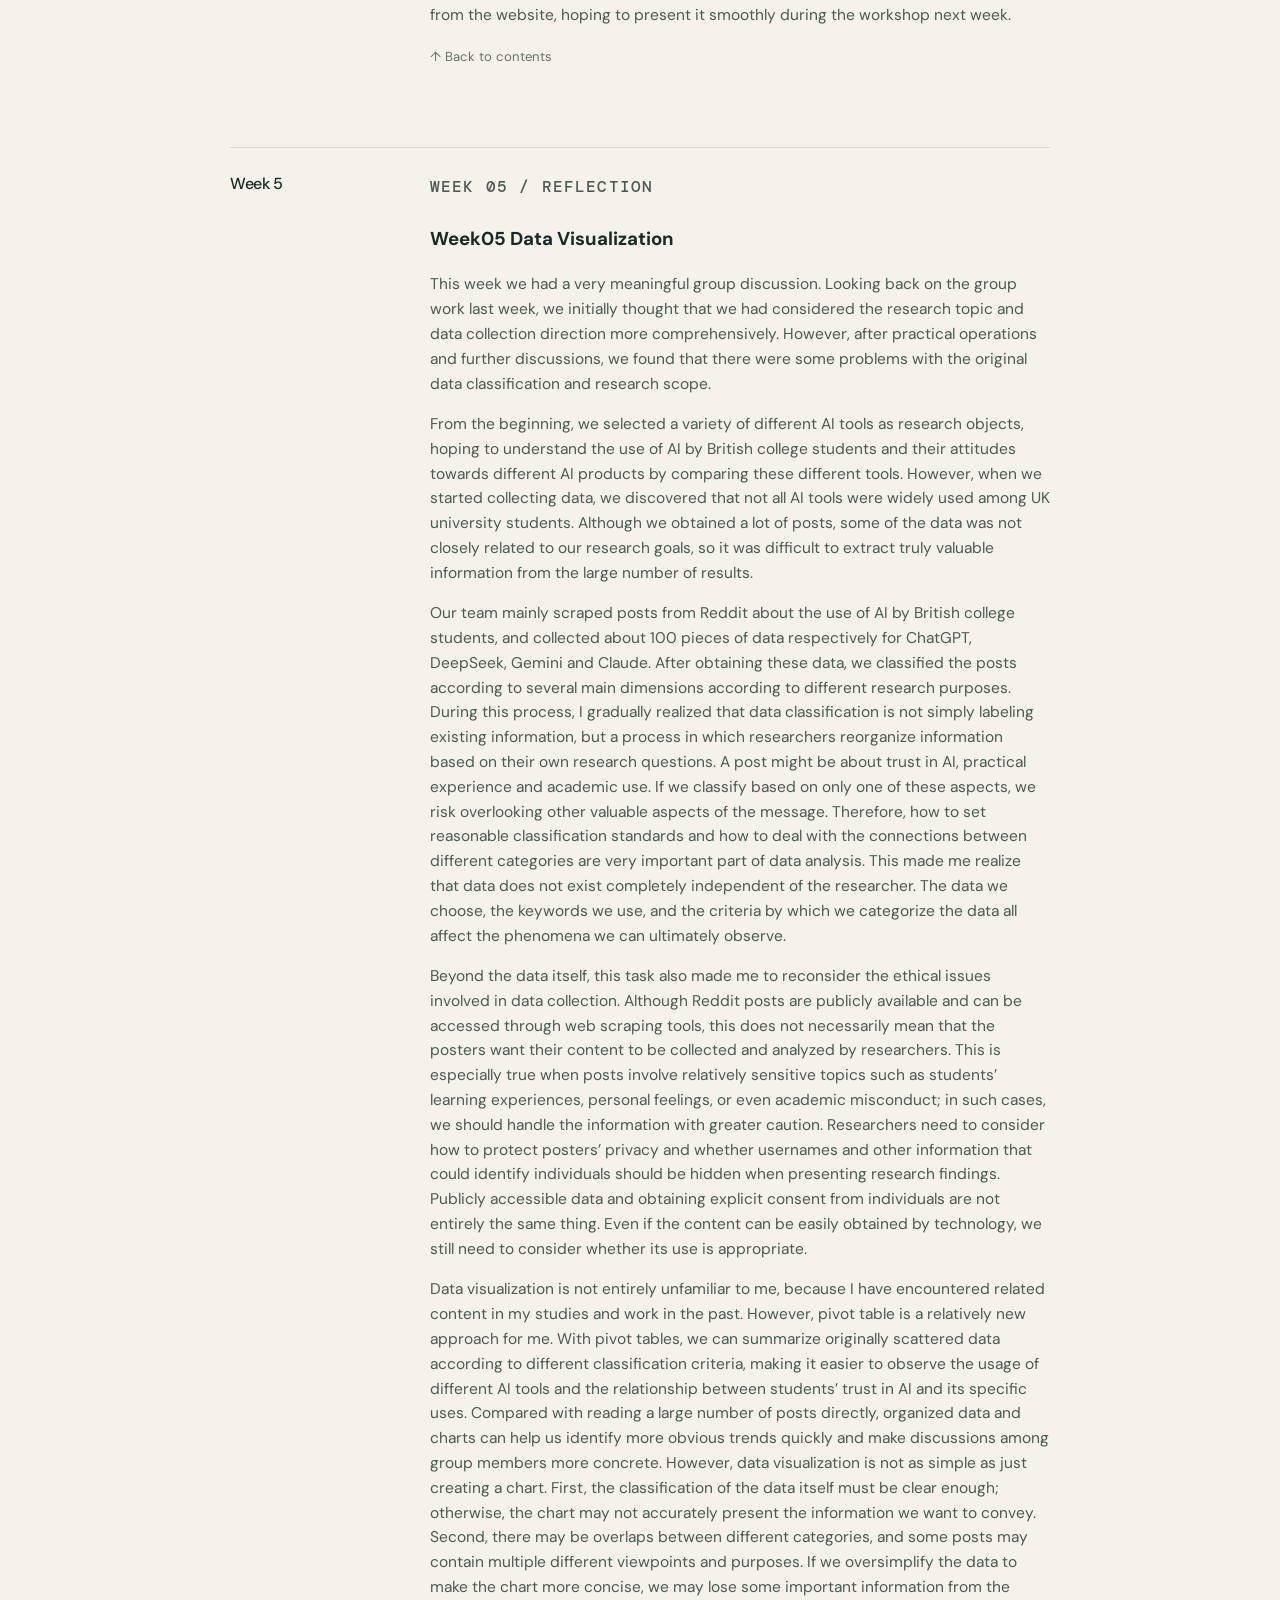
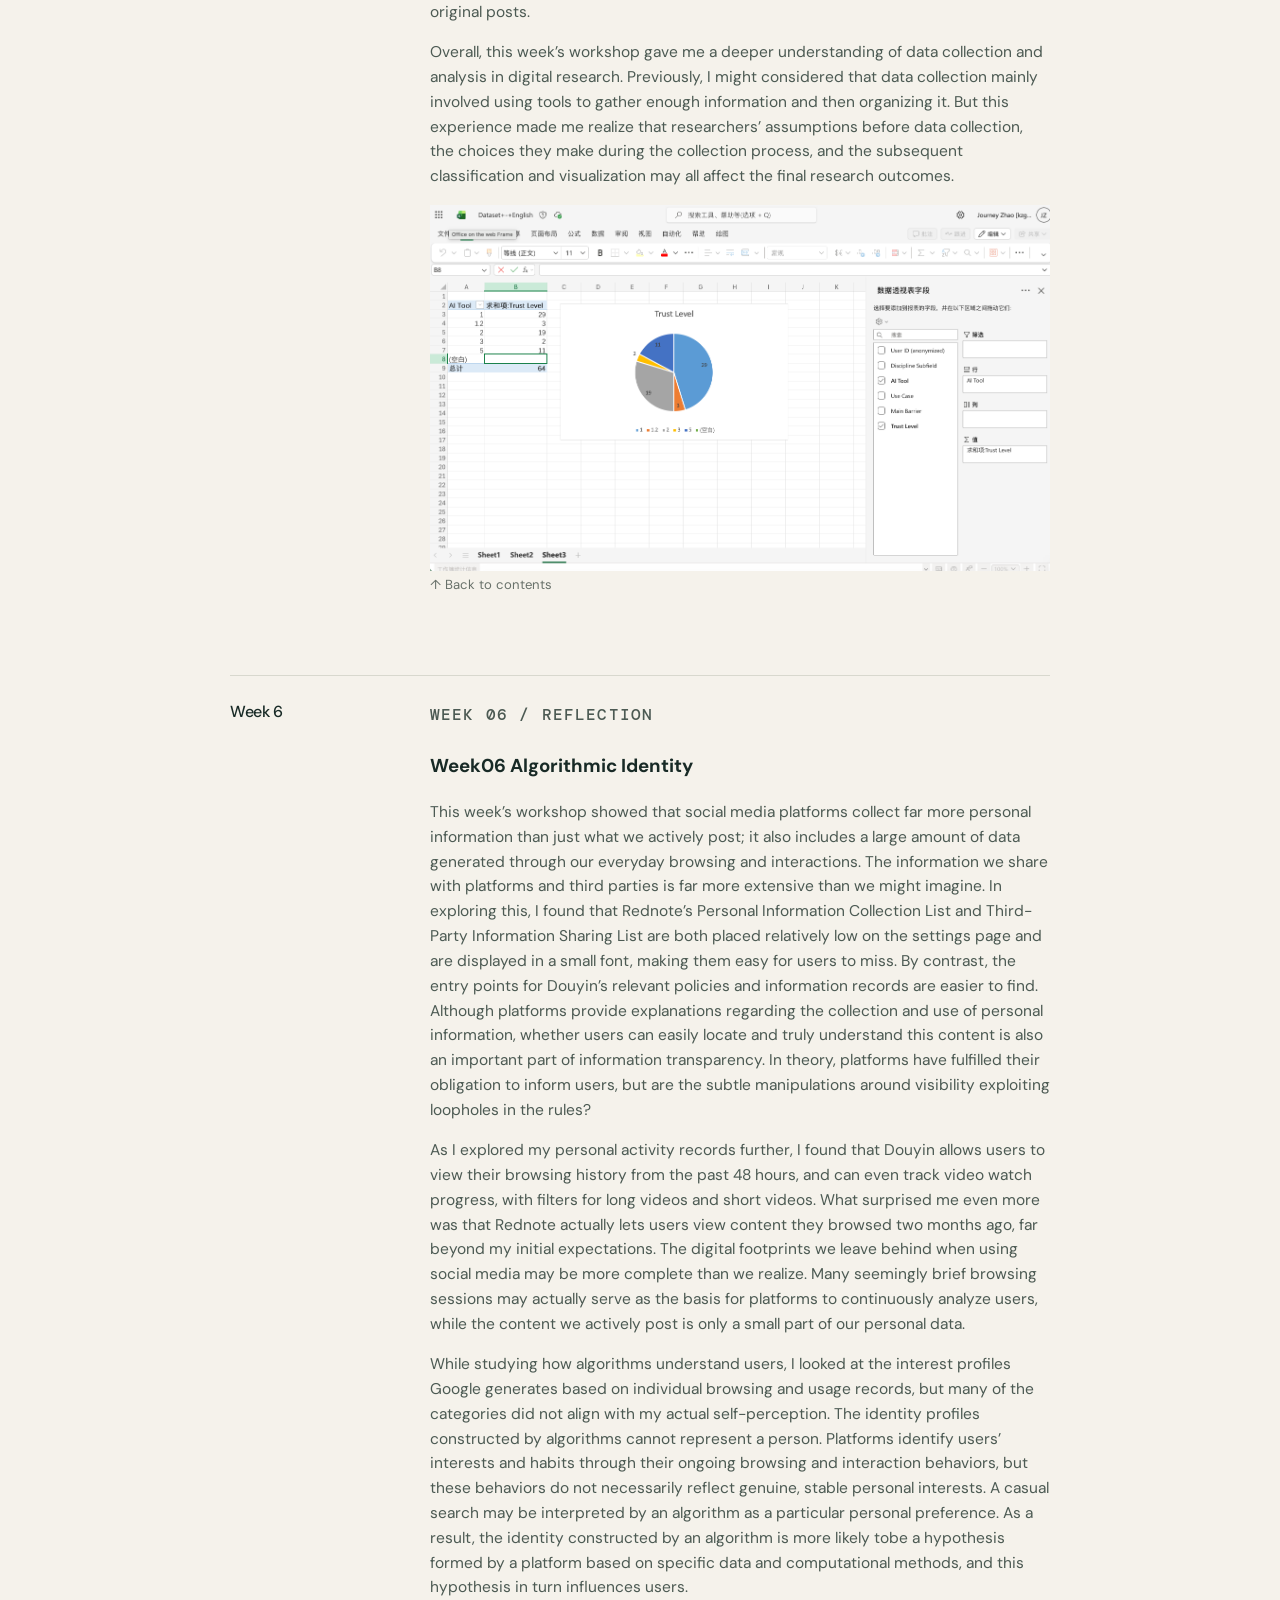
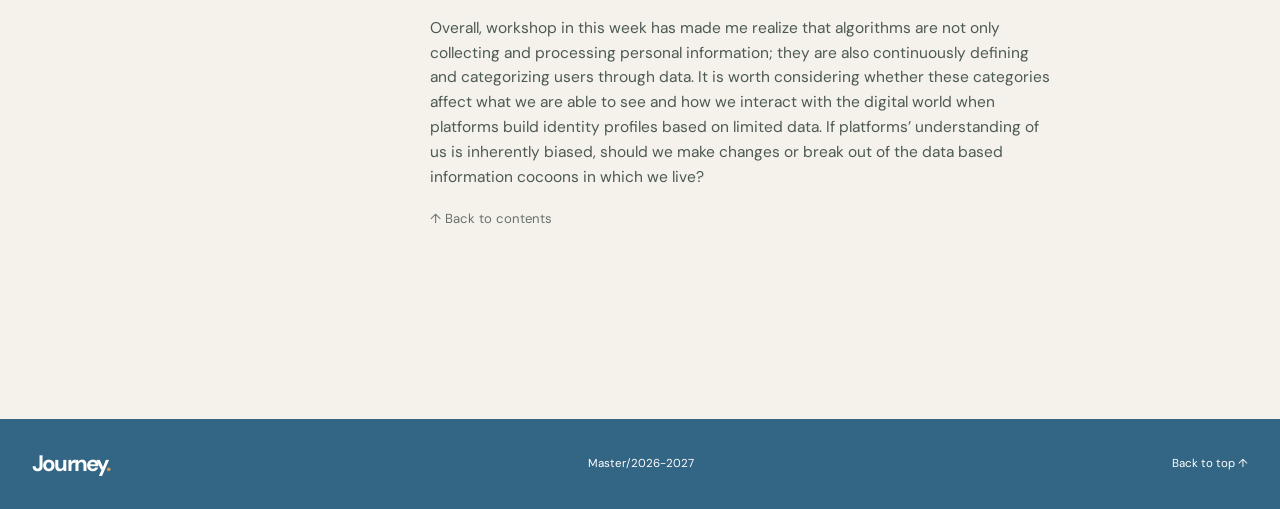
==== commit 5ec405c8: "Add Week 6 reflections on algorithmic identity Added Week 6 section with reflections on algorithmic " ====
--- a/reflection.html
+++ b/reflection.html
@@ -54,6 +54,7 @@
               <li><a href="#week-3">Week 3 — Web Scraping</a></li>
               <li><a href="#week-4">Week 4 — Data Collection</a></li>
               <li><a href="#week-5">Week 5 — Data Visualization</a></li>
+              <li><a href="#week-6">Week 6 — Algorithmic Identity</a></li>
             </ul>
           </details>
         </div>
@@ -162,6 +163,36 @@
     <a class="back-link" href="#contents">↑ Back to contents</a>
   </div>
 </section>
+
+      
+<!-- WEEK 6 -->
+<section id="week-6">
+  <h2>Week 6</h2>
+  <div>
+    <p class="eyebrow">WEEK 06 / REFLECTION</p>
+
+    <h3>Week06 Algorithmic Identity</h3>
+
+    <p>
+      This week’s workshop showed that social media platforms collect far more personal information than just what we actively post; it also includes a large amount of data generated through our everyday browsing and interactions. The information we share with platforms and third parties is far more extensive than we might imagine. In exploring this, I found that Rednote’s Personal Information Collection List and Third-Party Information Sharing List are both placed relatively low on the settings page and are displayed in a small font, making them easy for users to miss. By contrast, the entry points for Douyin’s relevant policies and information records are easier to find. Although platforms provide explanations regarding the collection and use of personal information, whether users can easily locate and truly understand this content is also an important part of information transparency. In theory, platforms have fulfilled their obligation to inform users, but are the subtle manipulations around visibility exploiting loopholes in the rules?
+    </p>
+
+    <p>
+      As I explored my personal activity records further, I found that Douyin allows users to view their browsing history from the past 48 hours, and can even track video watch progress, with filters for long videos and short videos. What surprised me even more was that Rednote actually lets users view content they browsed two months ago, far beyond my initial expectations. The digital footprints we leave behind when using social media may be more complete than we realize. Many seemingly brief browsing sessions may actually serve as the basis for platforms to continuously analyze users, while the content we actively post is only a small part of our personal data.
+    </p>
+
+    <p>
+      While studying how algorithms understand users, I looked at the interest profiles Google generates based on individual browsing and usage records, but many of the categories did not align with my actual self-perception. The identity profiles constructed by algorithms cannot represent a person. Platforms identify users’ interests and habits through their ongoing browsing and interaction behaviors, but these behaviors do not necessarily reflect genuine, stable personal interests. A casual search may be interpreted by an algorithm as a particular personal preference. As a result, the identity constructed by an algorithm is more likely tobe a hypothesis formed by a platform based on specific data and computational methods, and this hypothesis in turn influences users.
+    </p>
+
+    <p>
+      Overall, workshop in this week has made me realize that algorithms are not only collecting and processing personal information; they are also continuously defining and categorizing users through data. It is worth considering whether these categories affect what we are able to see and how we interact with the digital world when platforms build identity profiles based on limited data. If platforms’ understanding of us is inherently biased, should we make changes or break out of the data based information cocoons in which we live?
+    </p>
+
+    <a class="back-link" href="#contents">↑ Back to contents</a>
+  </div>
+</section>
+
 
     </div>
   </main>
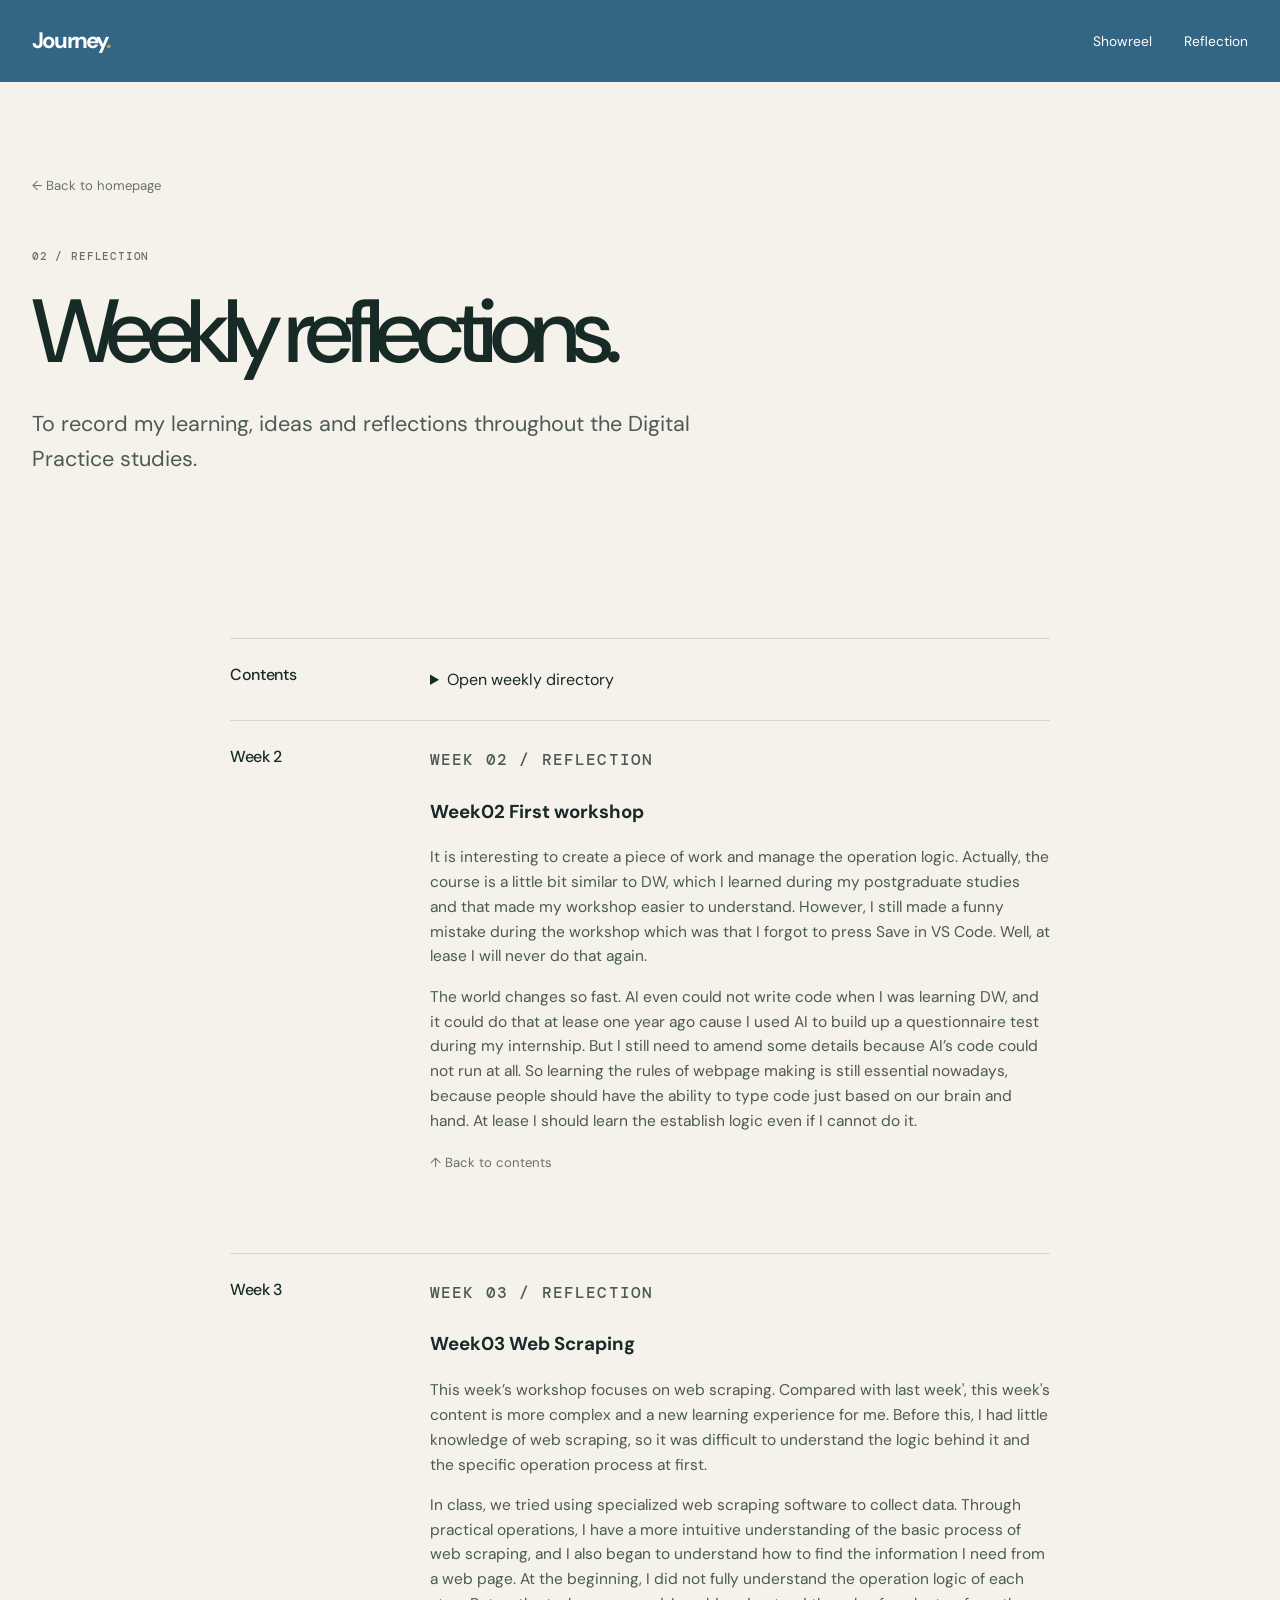
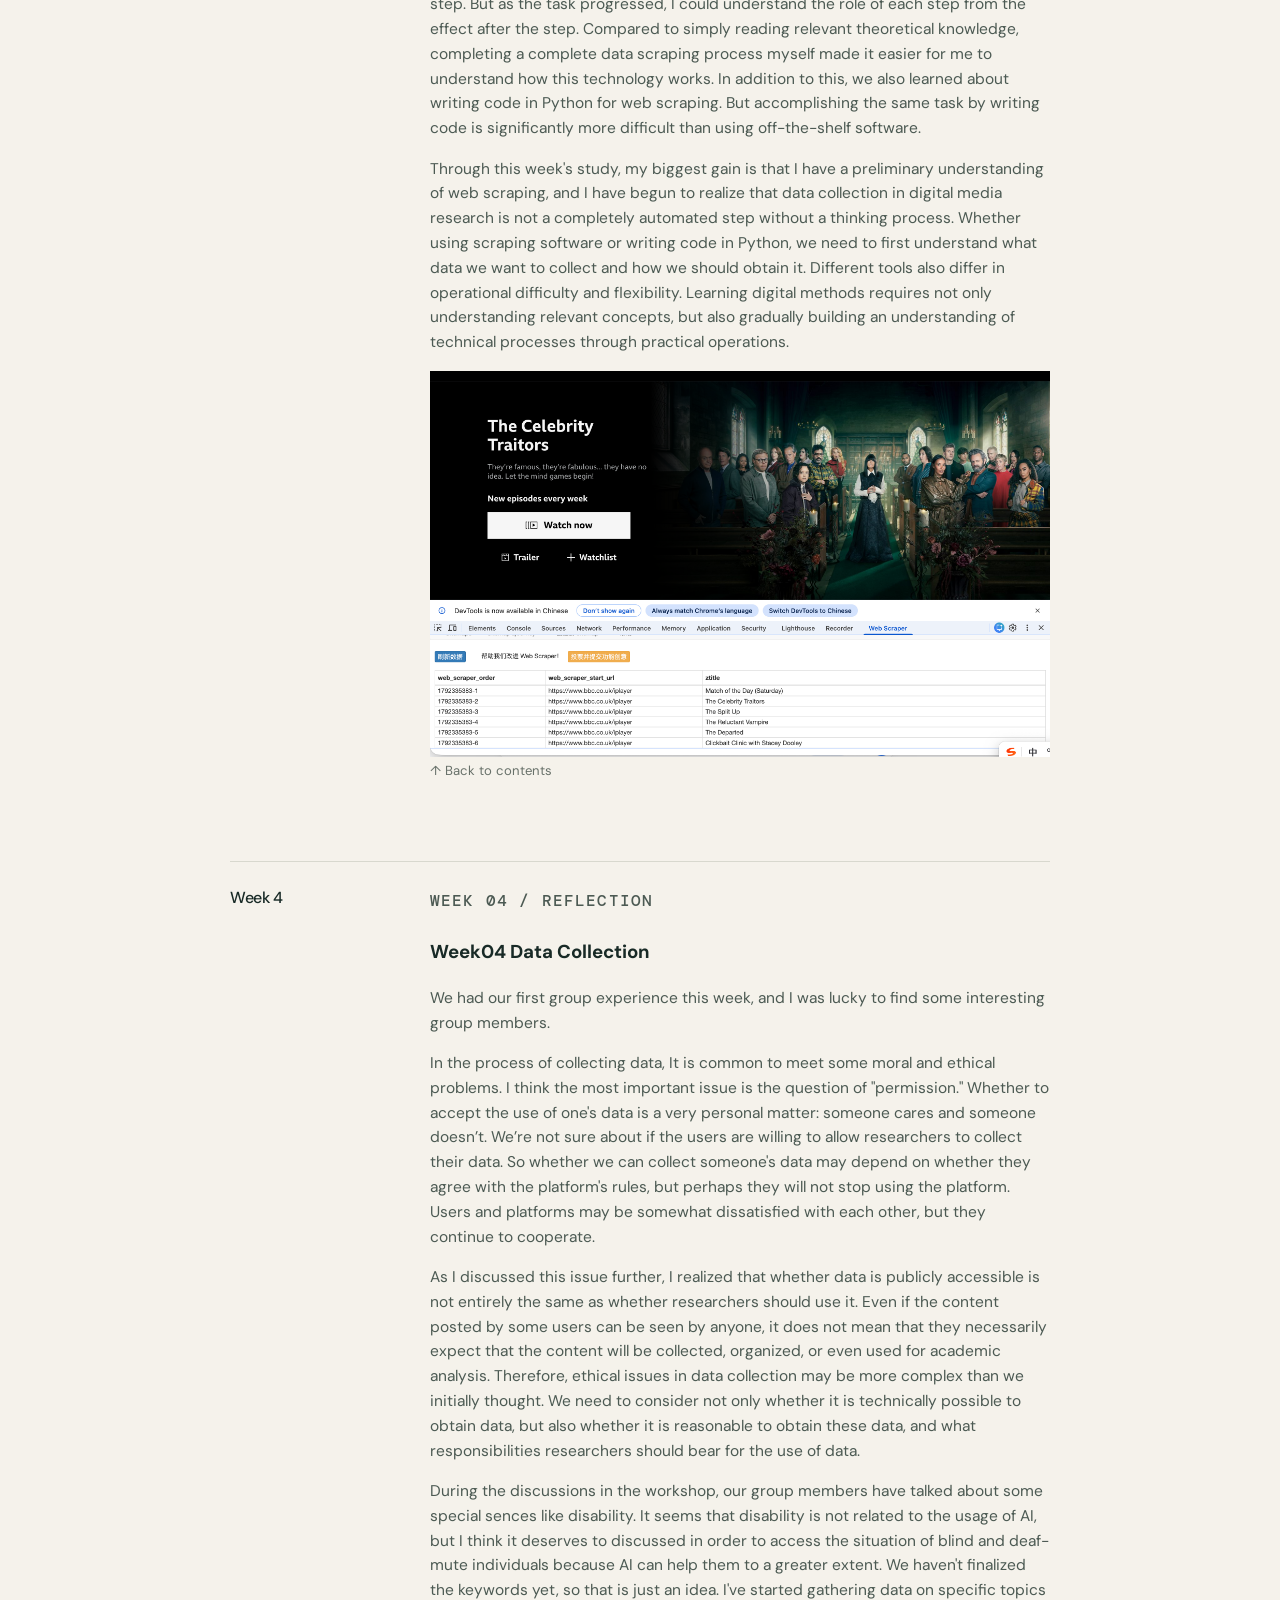
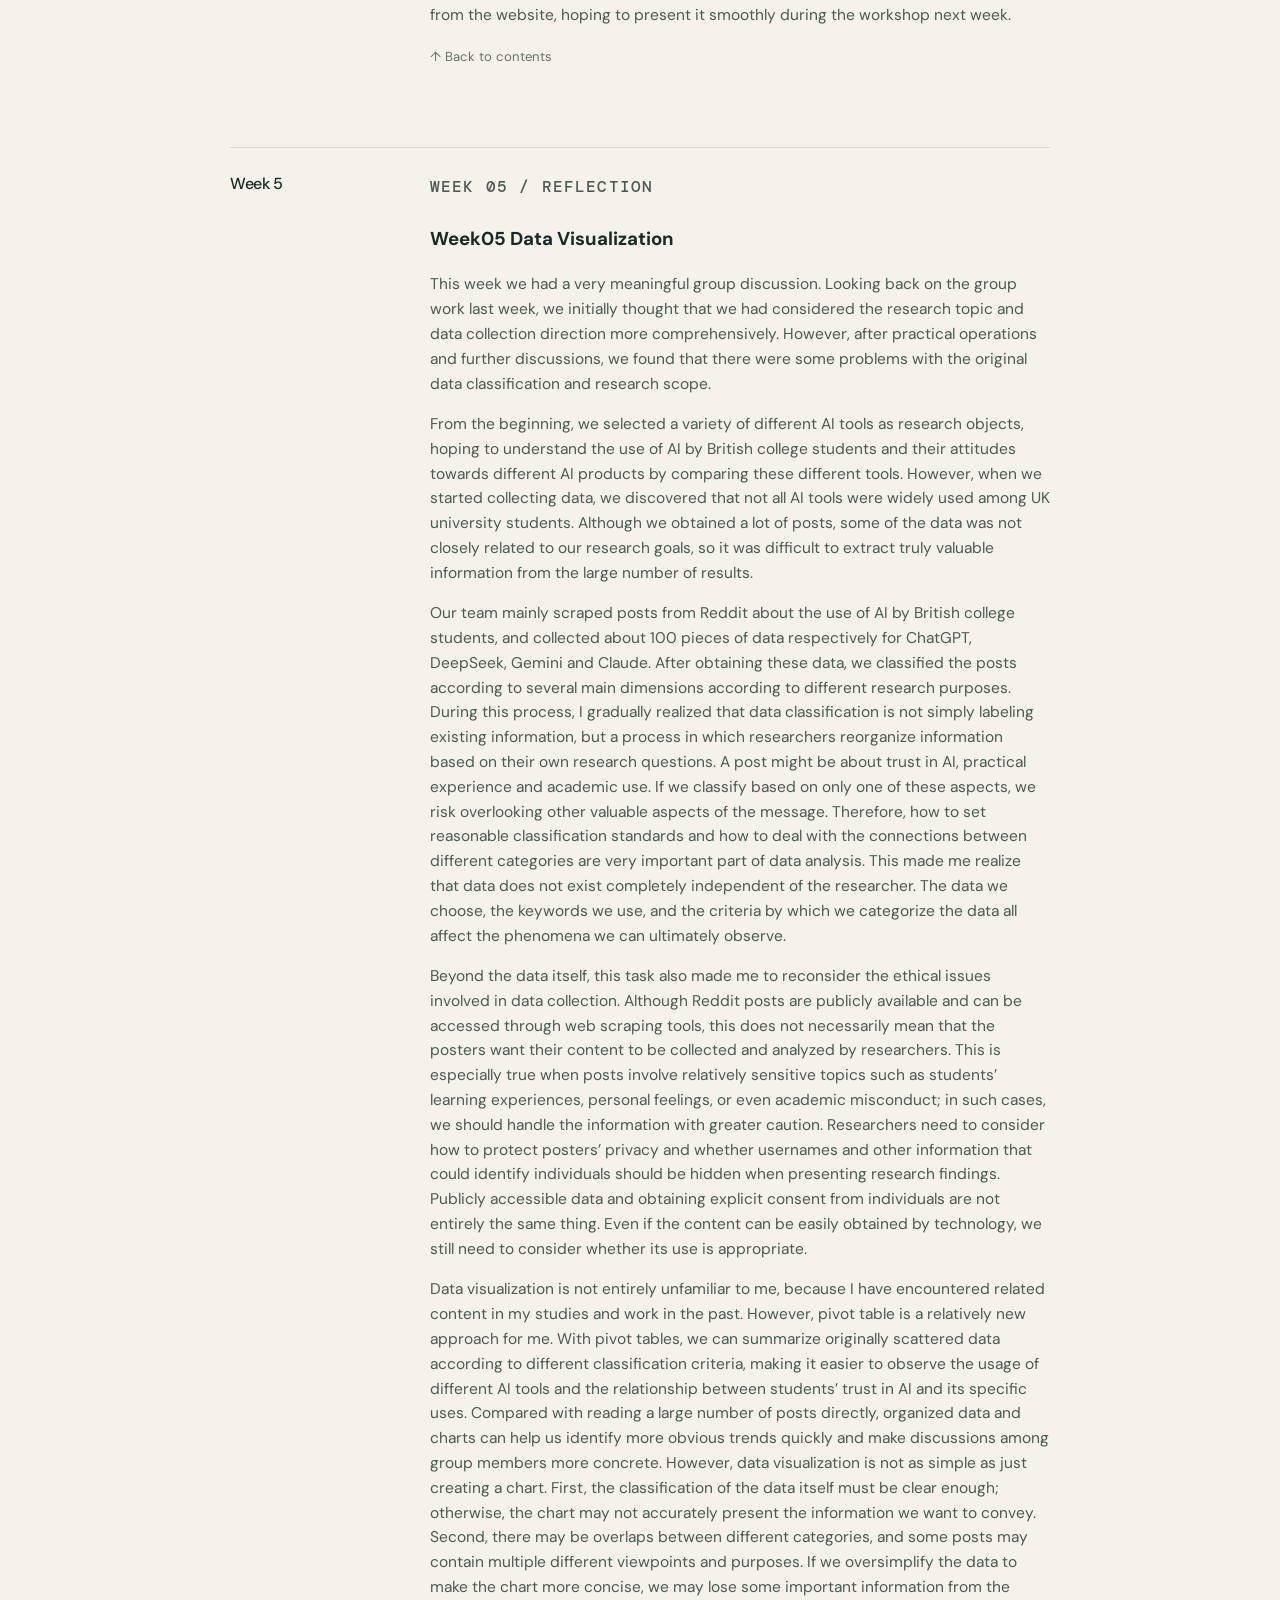
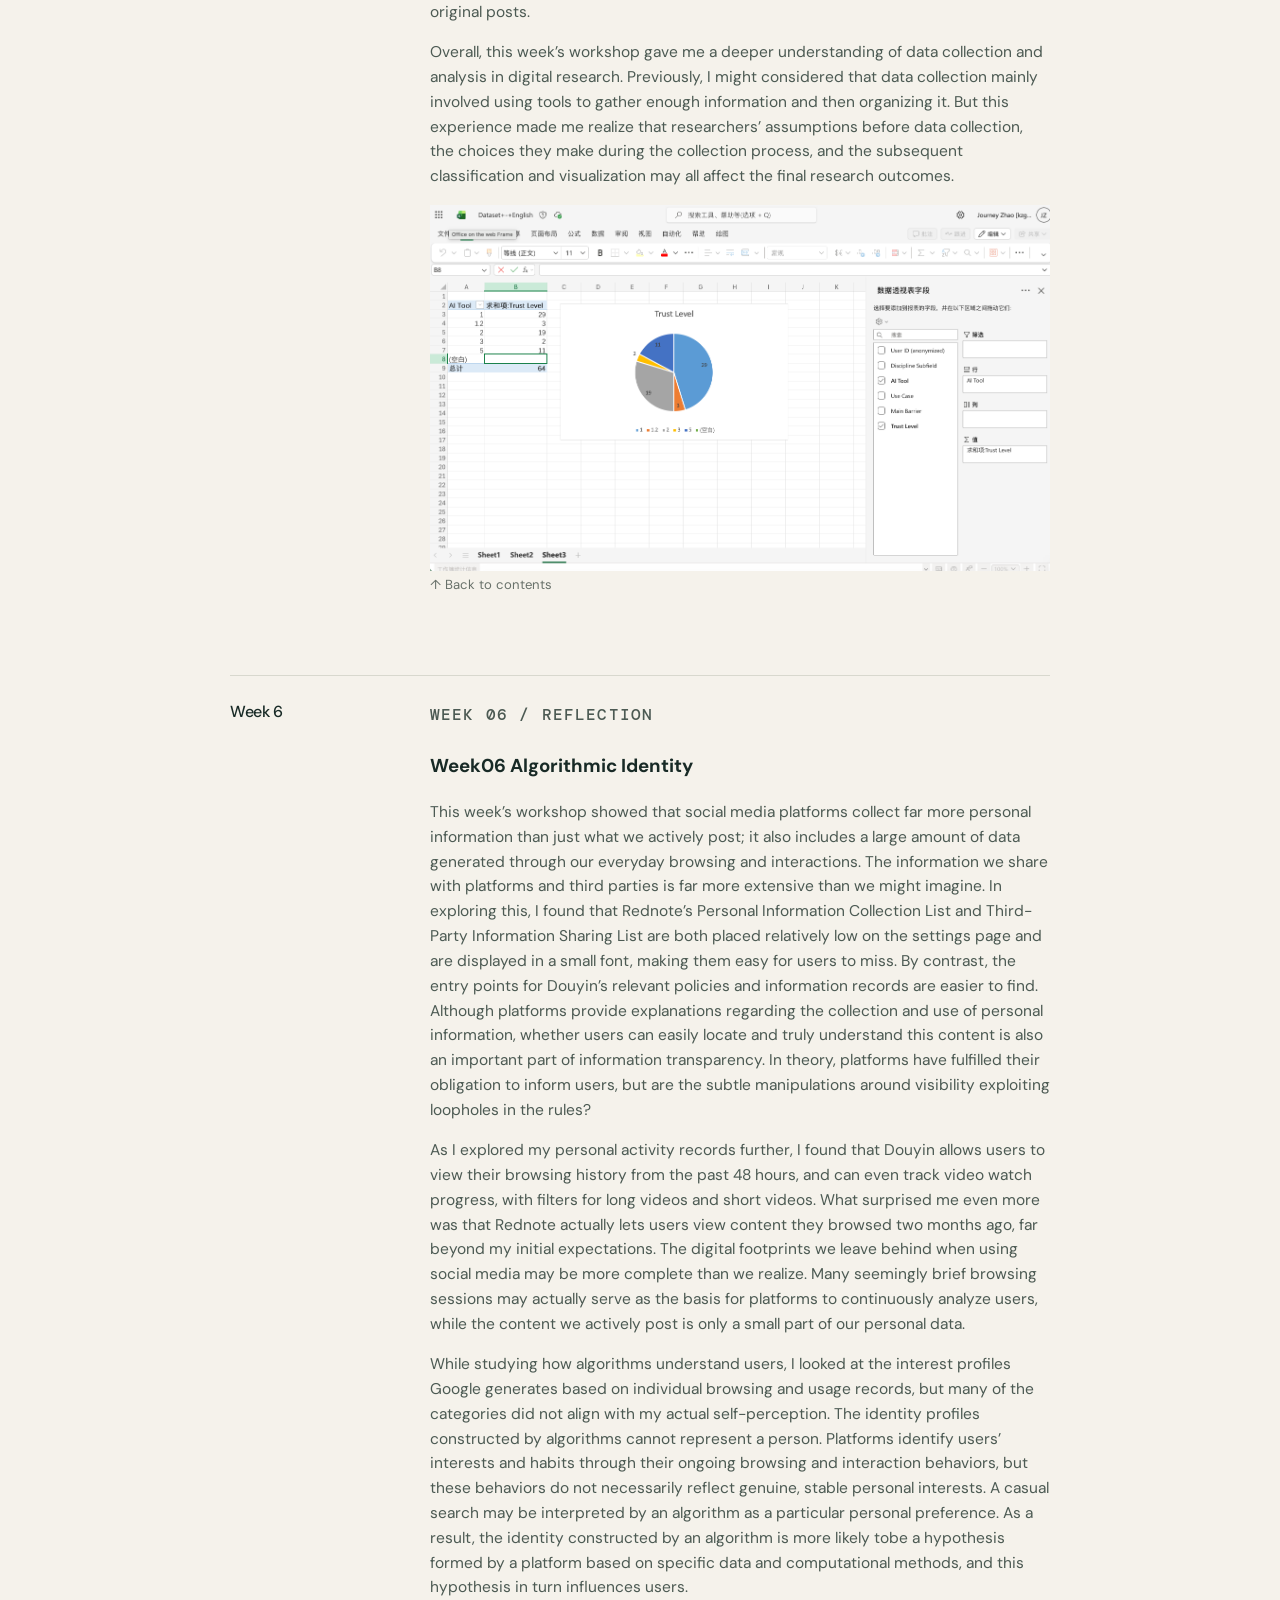
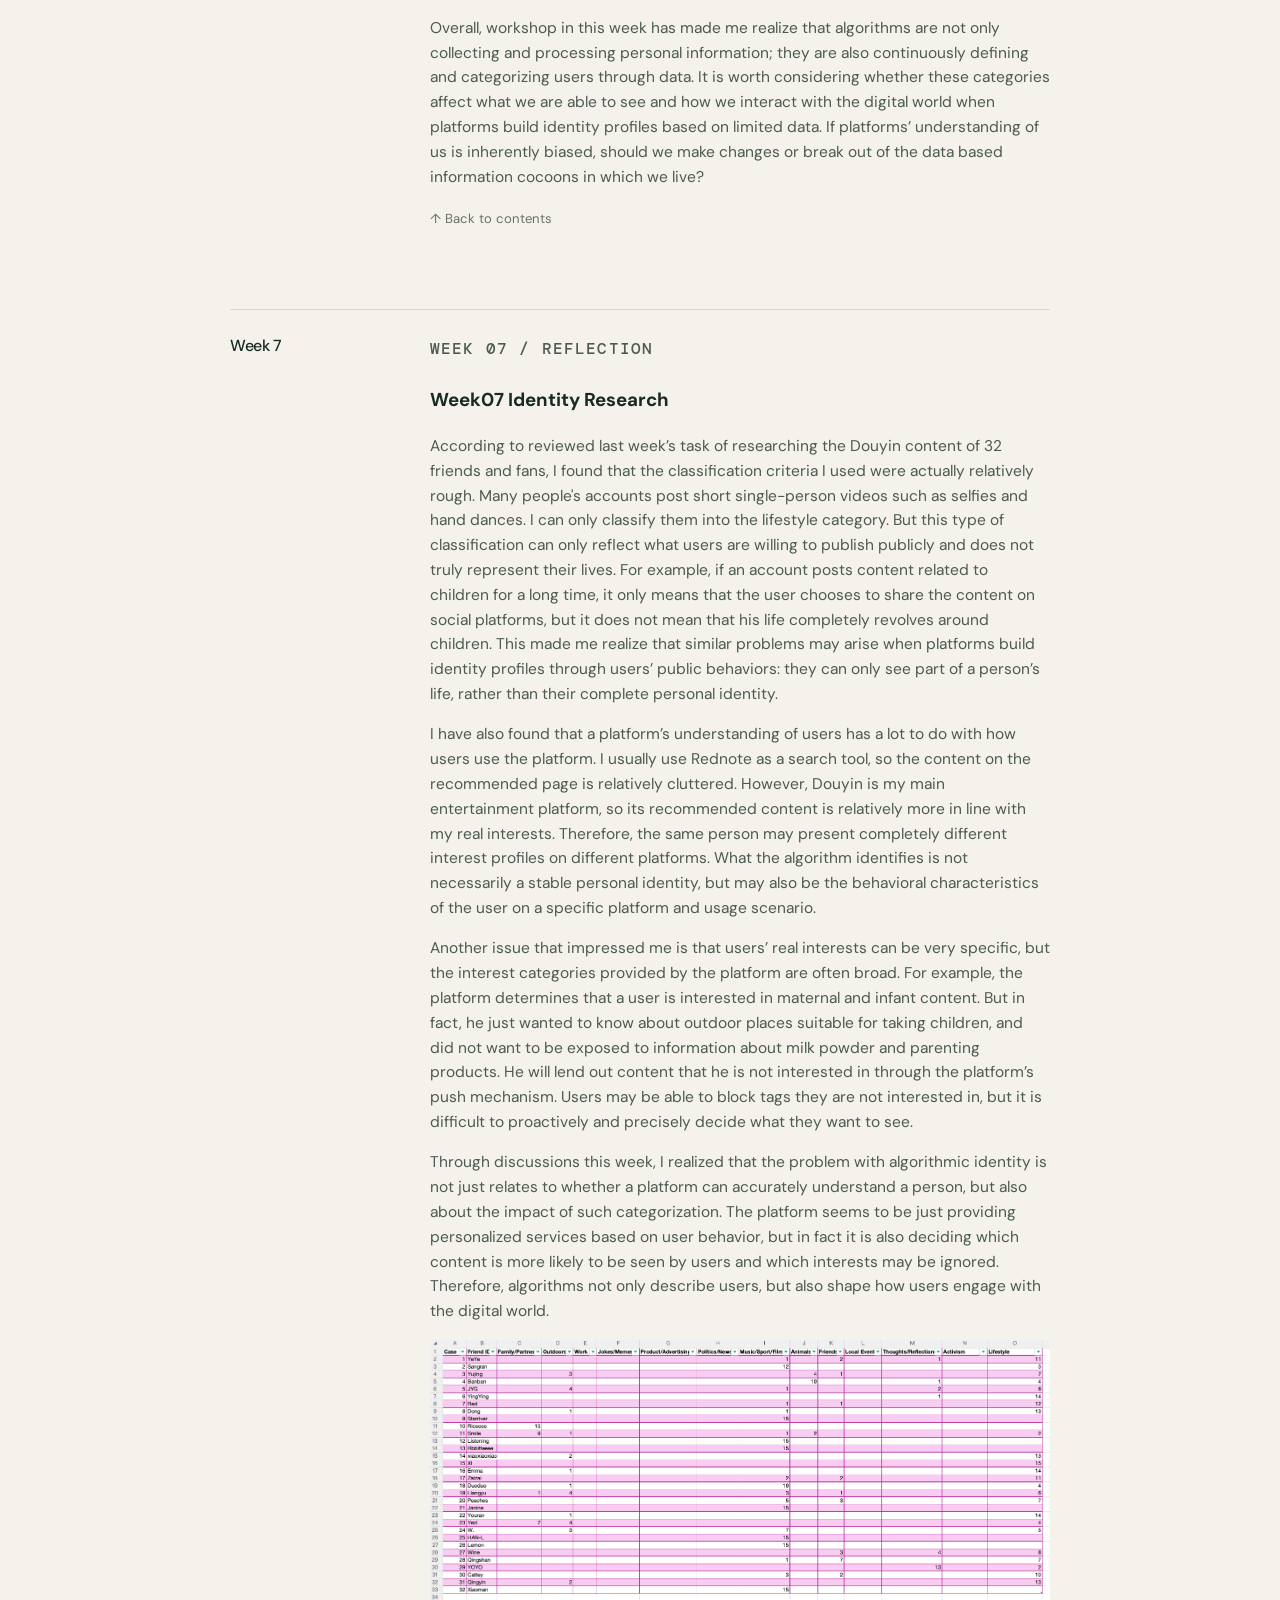
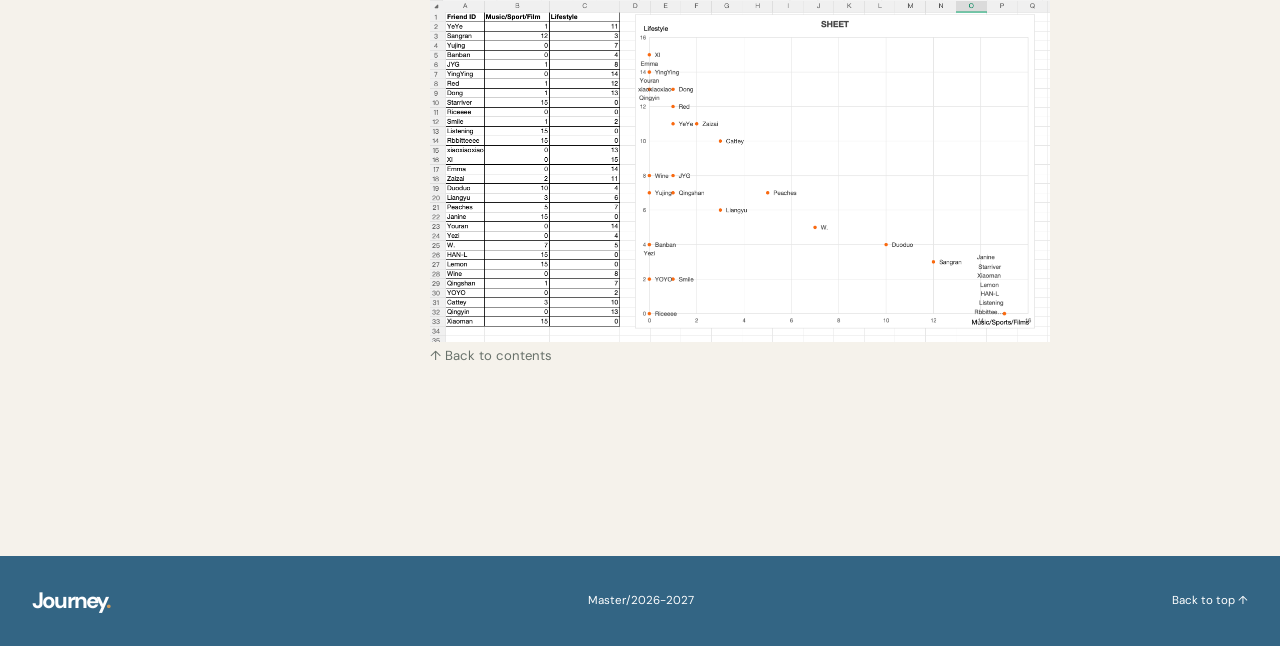
==== commit 8ffe633b: "Add Week 7 reflection on identity research Added Week 7 section with identity research reflections." ====
--- a/reflection.html
+++ b/reflection.html
@@ -55,6 +55,7 @@
               <li><a href="#week-4">Week 4 — Data Collection</a></li>
               <li><a href="#week-5">Week 5 — Data Visualization</a></li>
               <li><a href="#week-6">Week 6 — Algorithmic Identity</a></li>
+              <li><a href="#week-7">Week 7 — Identity Research</a></li>
             </ul>
           </details>
         </div>
@@ -192,6 +193,42 @@
     <a class="back-link" href="#contents">↑ Back to contents</a>
   </div>
 </section>
+
+      
+<!-- WEEK 7 -->
+<section id="week-7">
+  <h2>Week 7</h2>
+  <div>
+    <p class="eyebrow">WEEK 07 / REFLECTION</p>
+
+    <h3>Week07 Identity Research</h3>
+
+    <p>
+      According to reviewed last week’s task of researching the Douyin content of 32 friends and fans, I found that the classification criteria I used were actually relatively rough. Many people's accounts post short single-person videos such as selfies and hand dances. I can only classify them into the lifestyle category. But this type of classification can only reflect what users are willing to publish publicly and does not truly represent their lives. For example, if an account posts content related to children for a long time, it only means that the user chooses to share the content on social platforms, but it does not mean that his life completely revolves around children. This made me realize that similar problems may arise when platforms build identity profiles through users’ public behaviors: they can only see part of a person’s life, rather than their complete personal identity.
+    </p>
+
+    <p>
+      I have also found that a platform’s understanding of users has a lot to do with how users use the platform. I usually use Rednote as a search tool, so the content on the recommended page is relatively cluttered. However, Douyin is my main entertainment platform, so its recommended content is relatively more in line with my real interests. Therefore, the same person may present completely different interest profiles on different platforms. What the algorithm identifies is not necessarily a stable personal identity, but may also be the behavioral characteristics of the user on a specific platform and usage scenario.
+    </p>
+
+    <p>
+      Another issue that impressed me is that users’ real interests can be very specific, but the interest categories provided by the platform are often broad. For example, the platform determines that a user is interested in maternal and infant content. But in fact, he just wanted to know about outdoor places suitable for taking children, and did not want to be exposed to information about milk powder and parenting products. He will lend out content that he is not interested in through the platform’s push mechanism. Users may be able to block tags they are not interested in, but it is difficult to proactively and precisely decide what they want to see.
+    </p>
+
+    <p>
+      Through discussions this week, I realized that the problem with algorithmic identity is not just relates to whether a platform can accurately understand a person, but also about the impact of such categorization. The platform seems to be just providing personalized services based on user behavior, but in fact it is also deciding which content is more likely to be seen by users and which interests may be ignored. Therefore, algorithms not only describe users, but also shape how users engage with the digital world.
+    </p>
+
+       <img
+      src="assets/week7-1.png" >
+
+    <img
+      src="assets/week7-2.png">
+
+    <a class="back-link" href="#contents">↑ Back to contents</a>
+  </div>
+</section>
+
 
 
     </div>
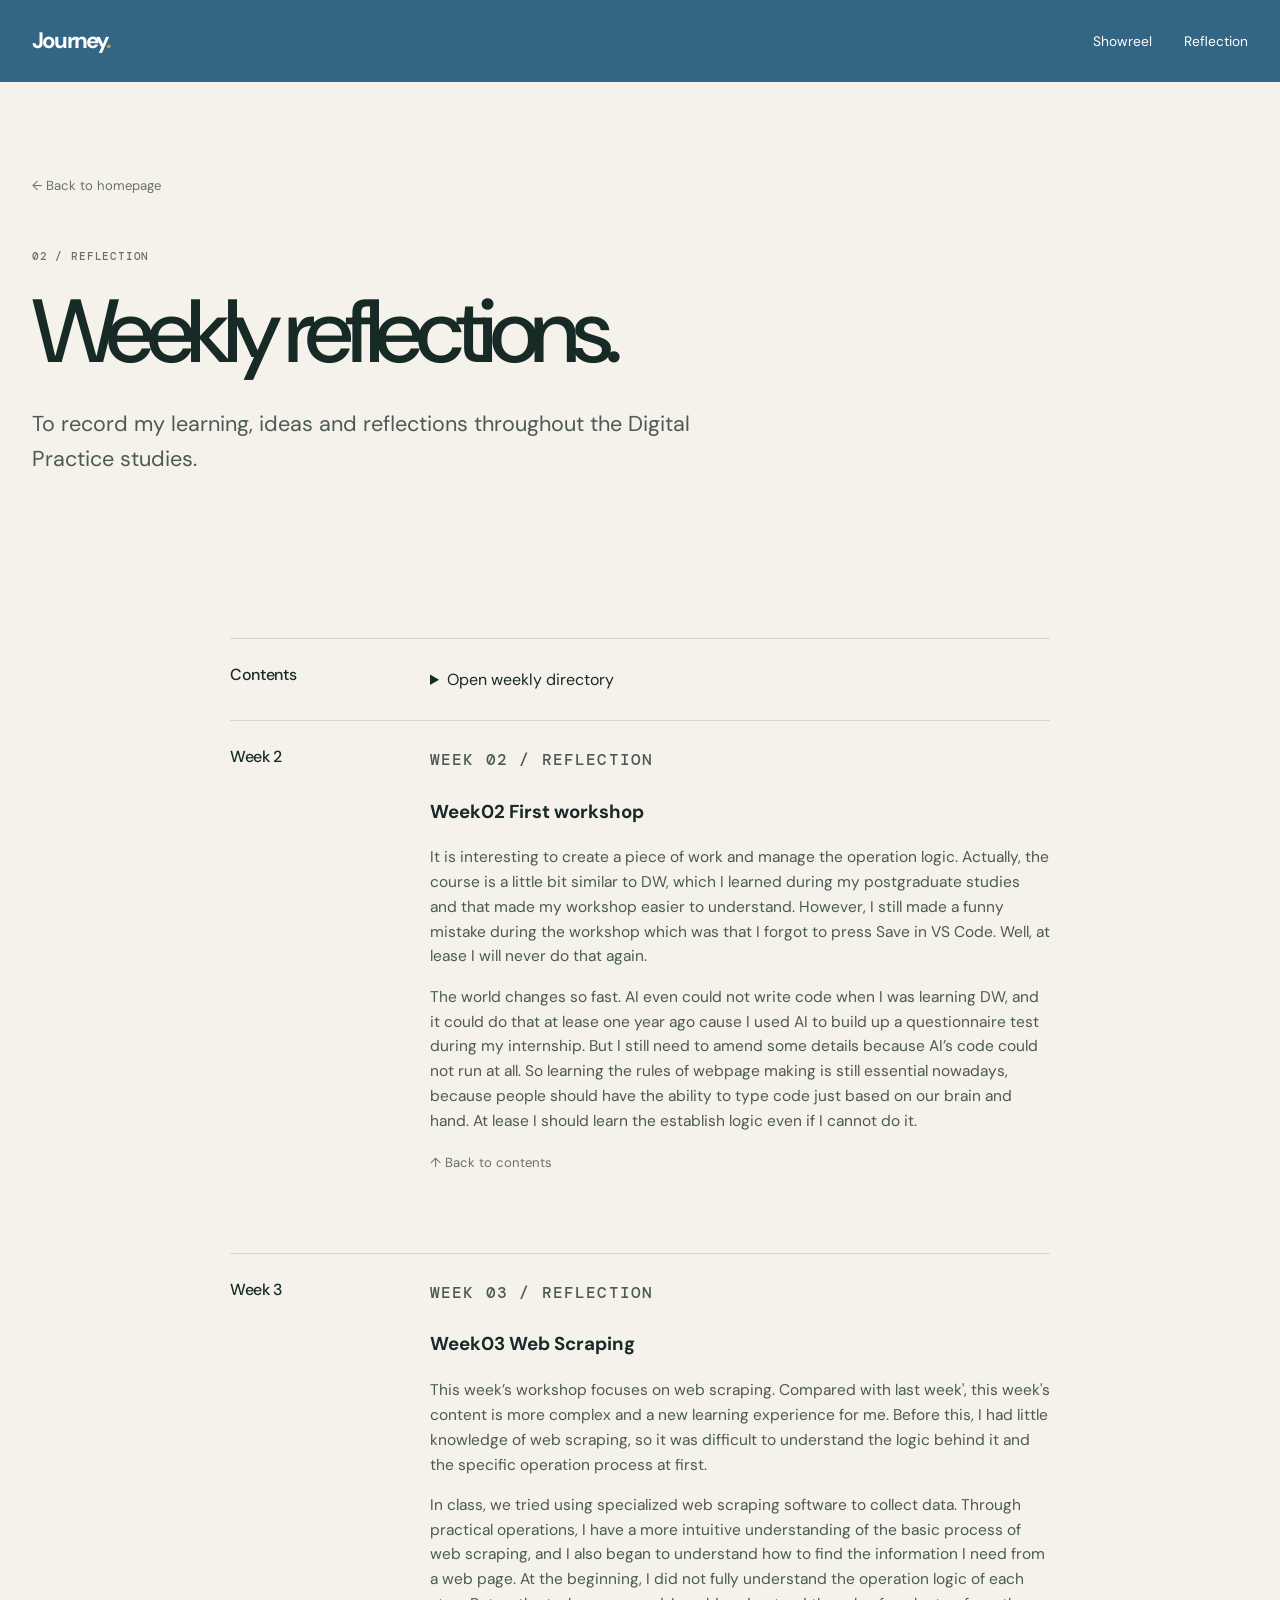
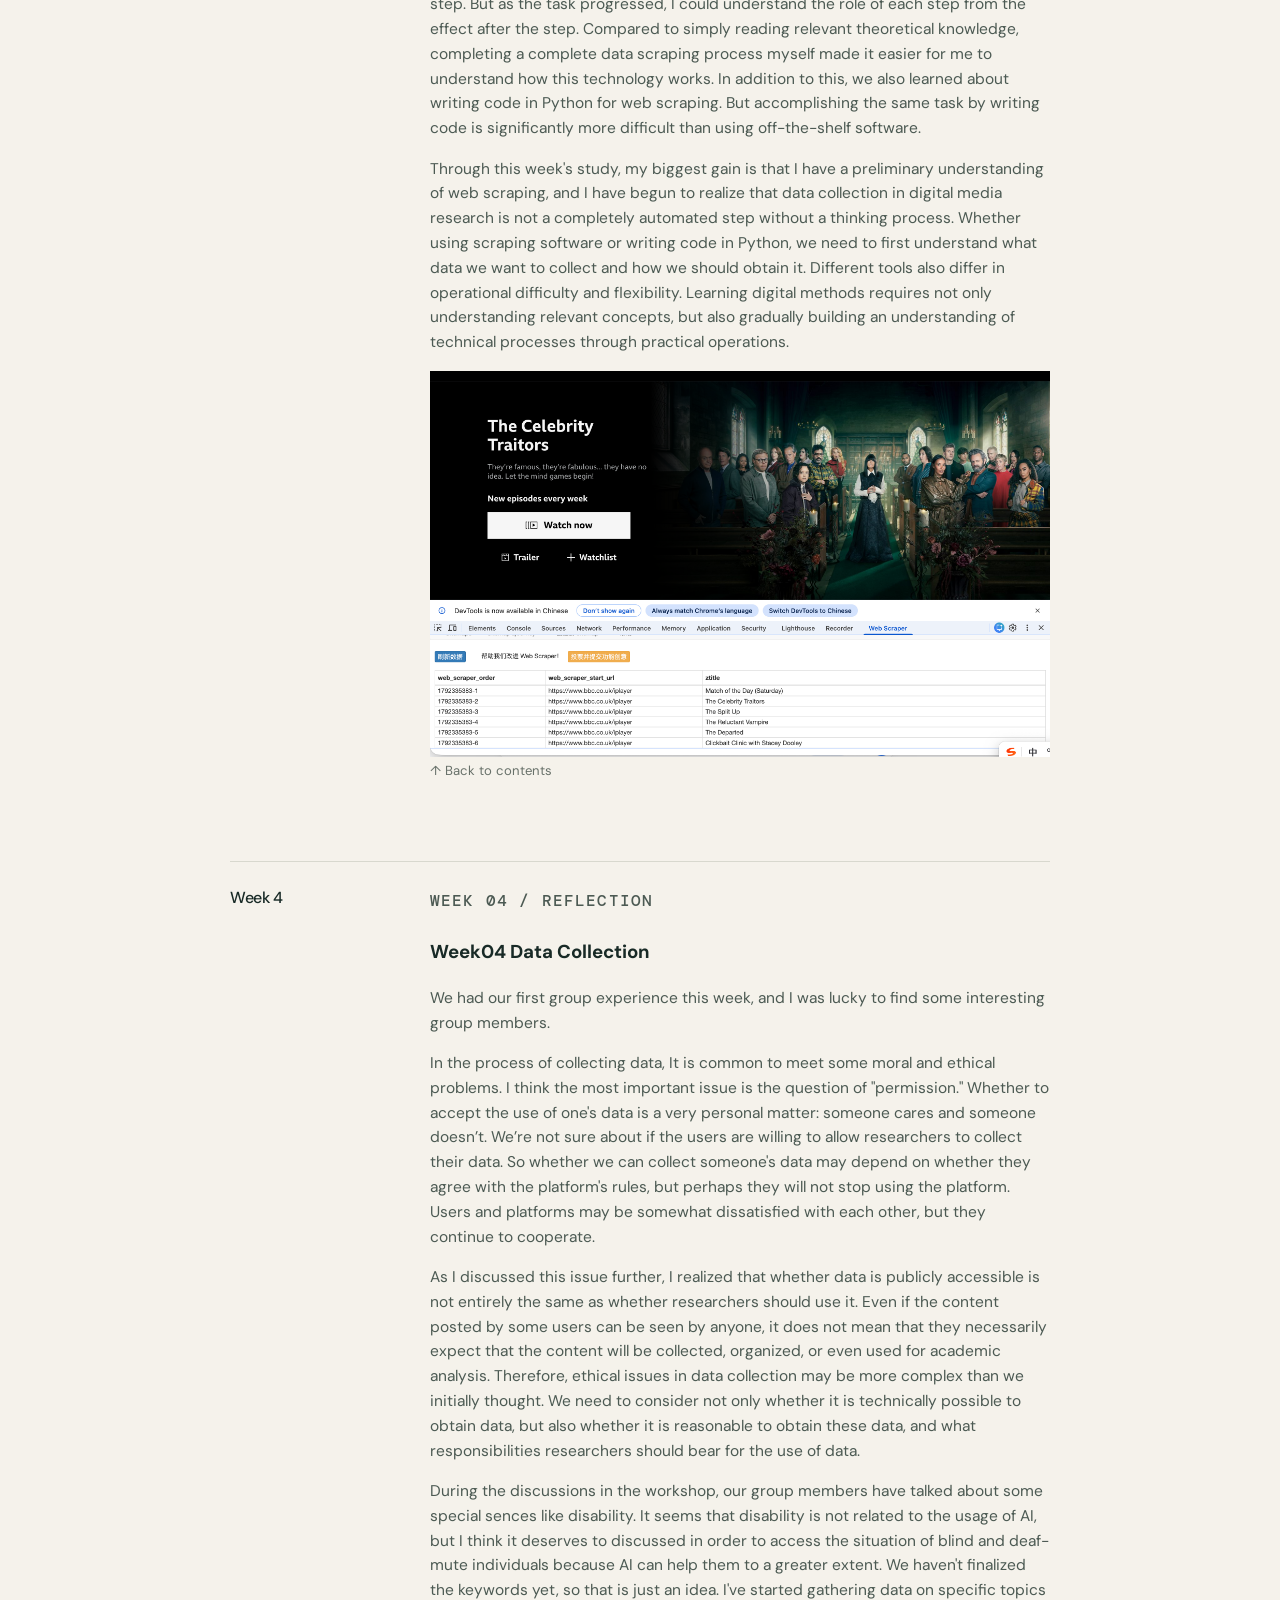
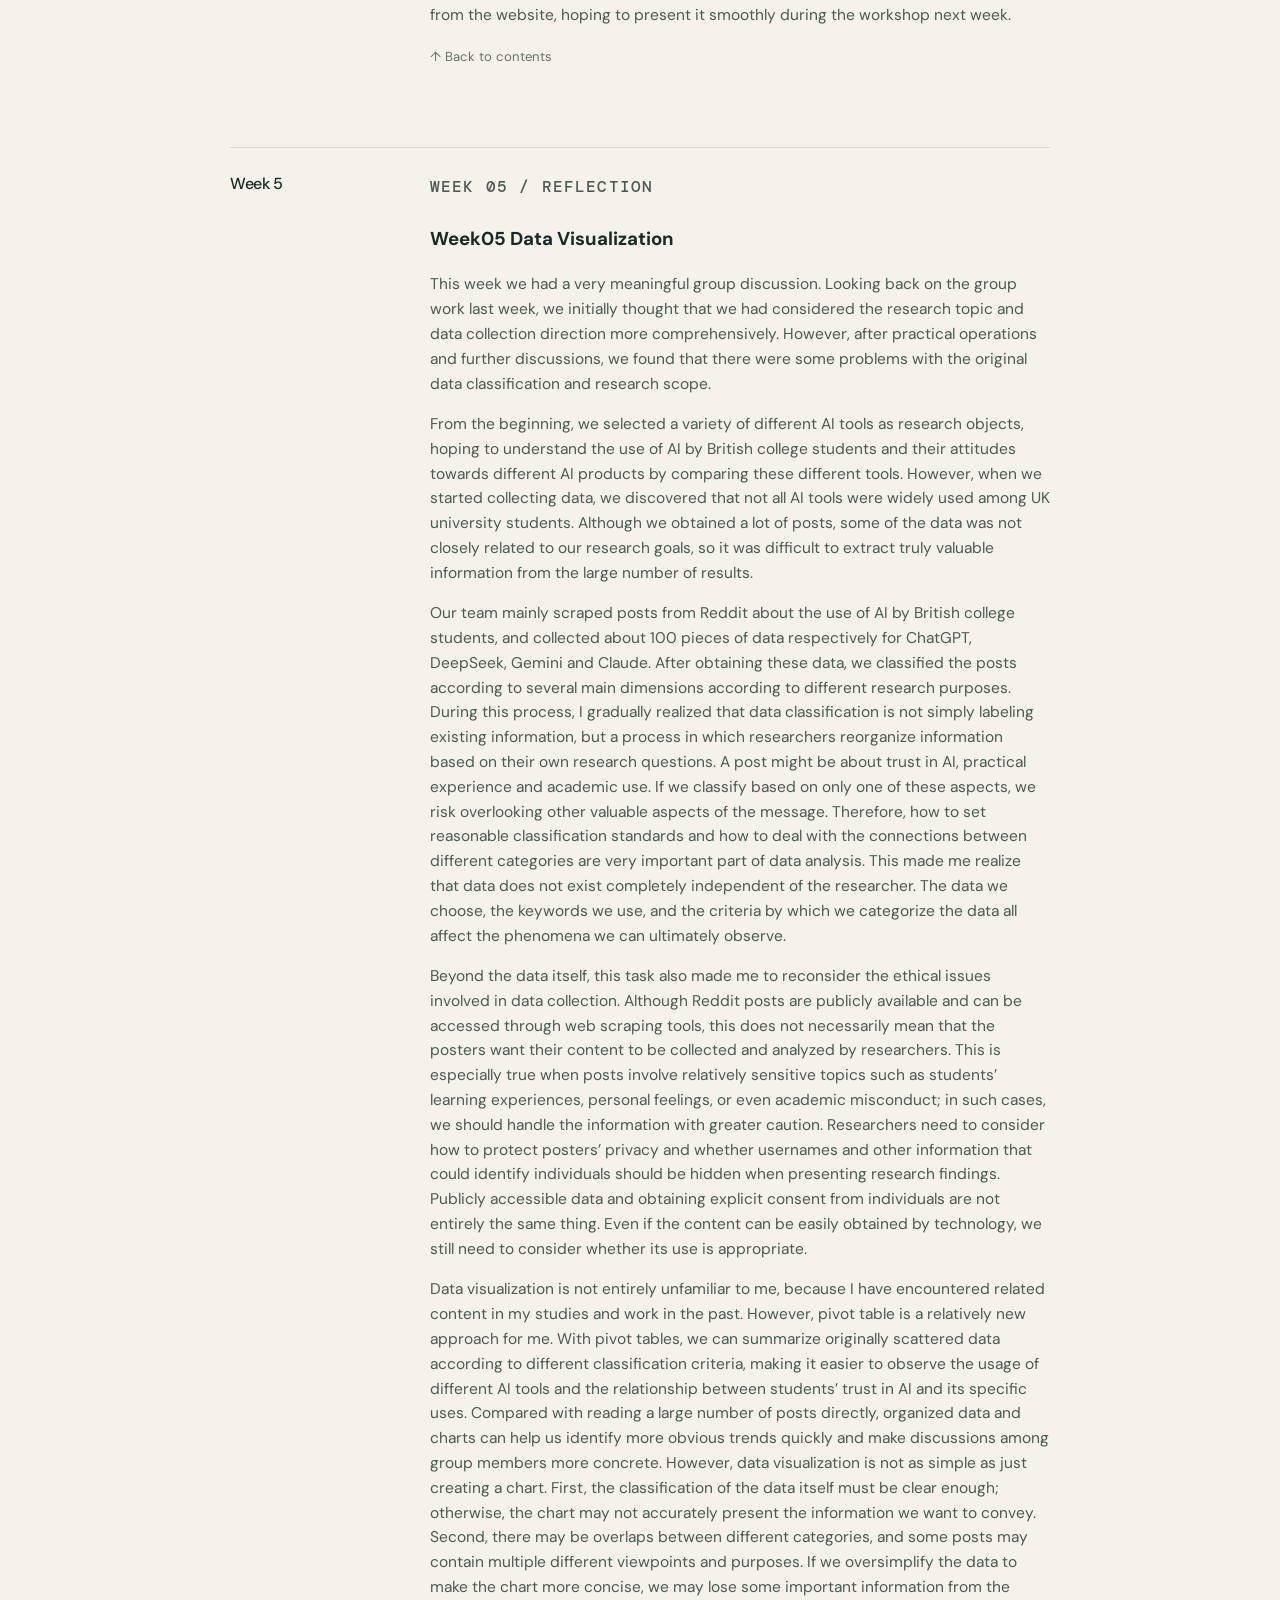
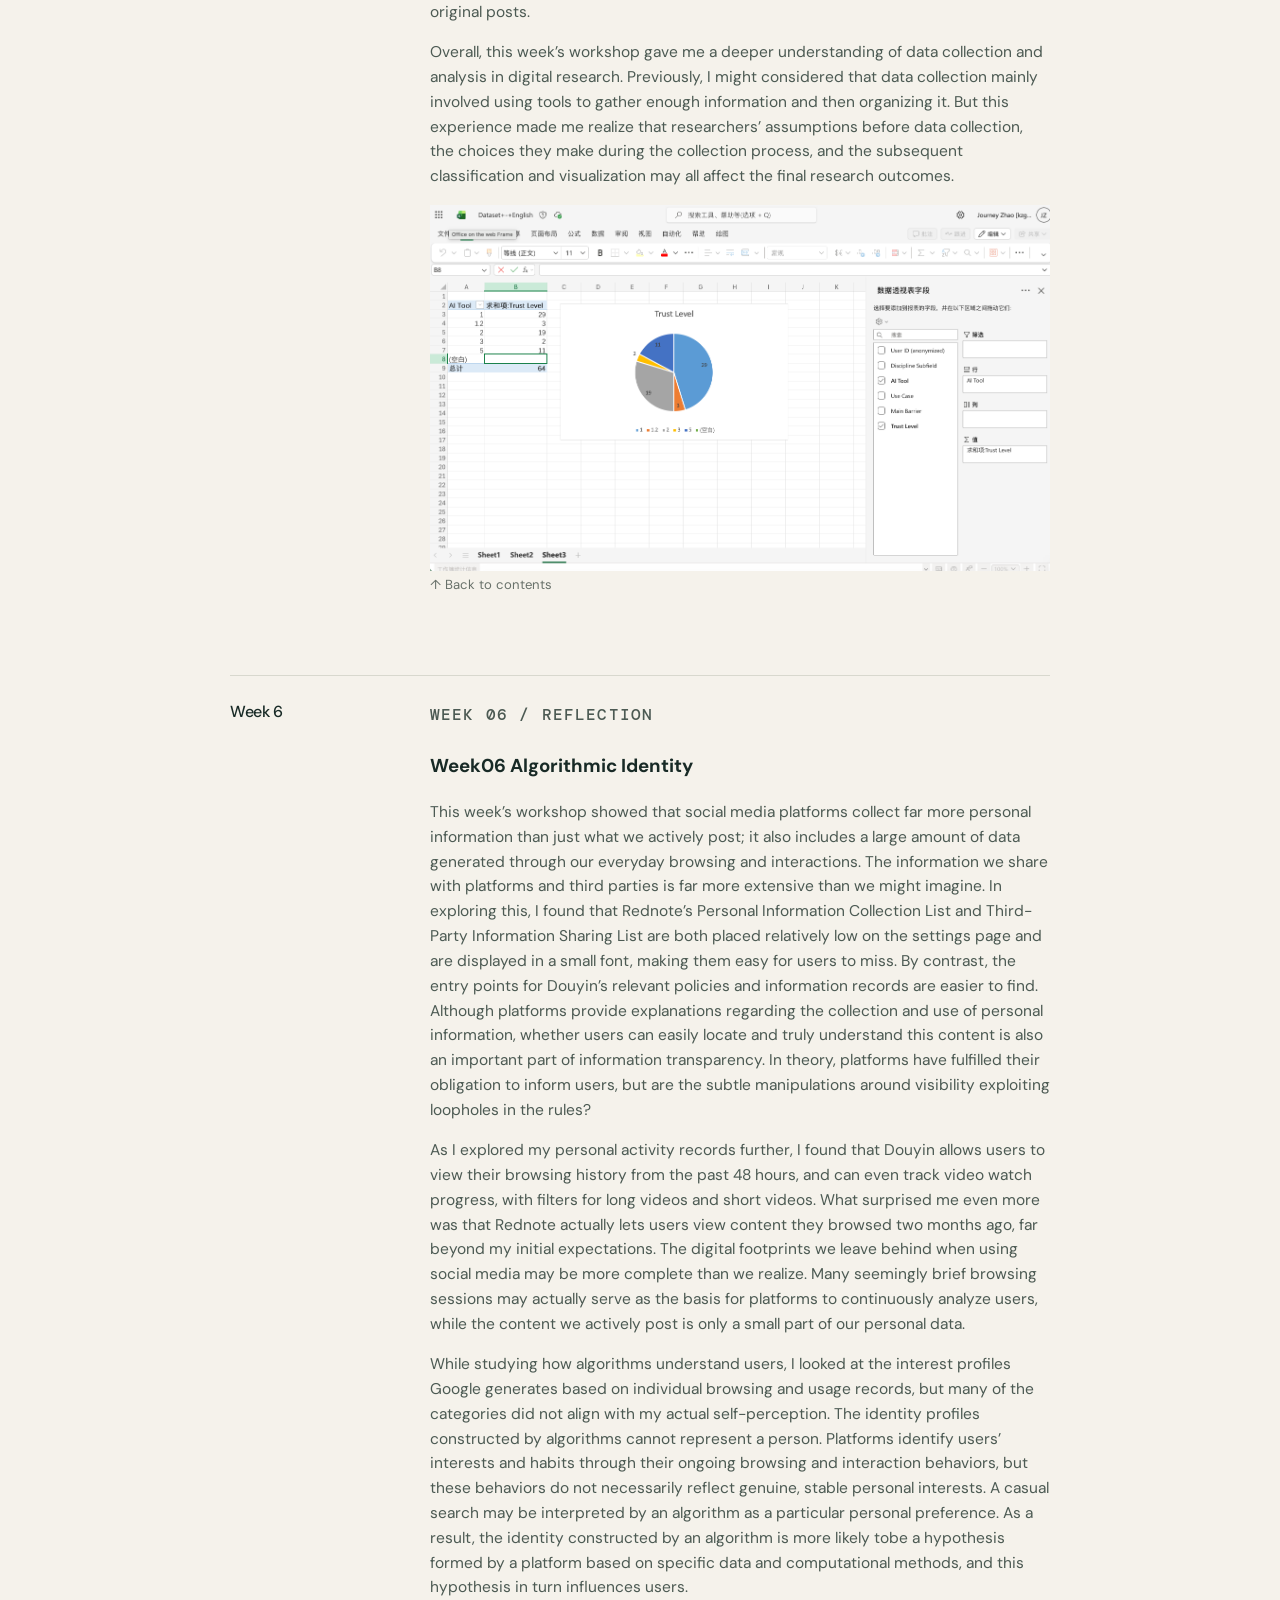
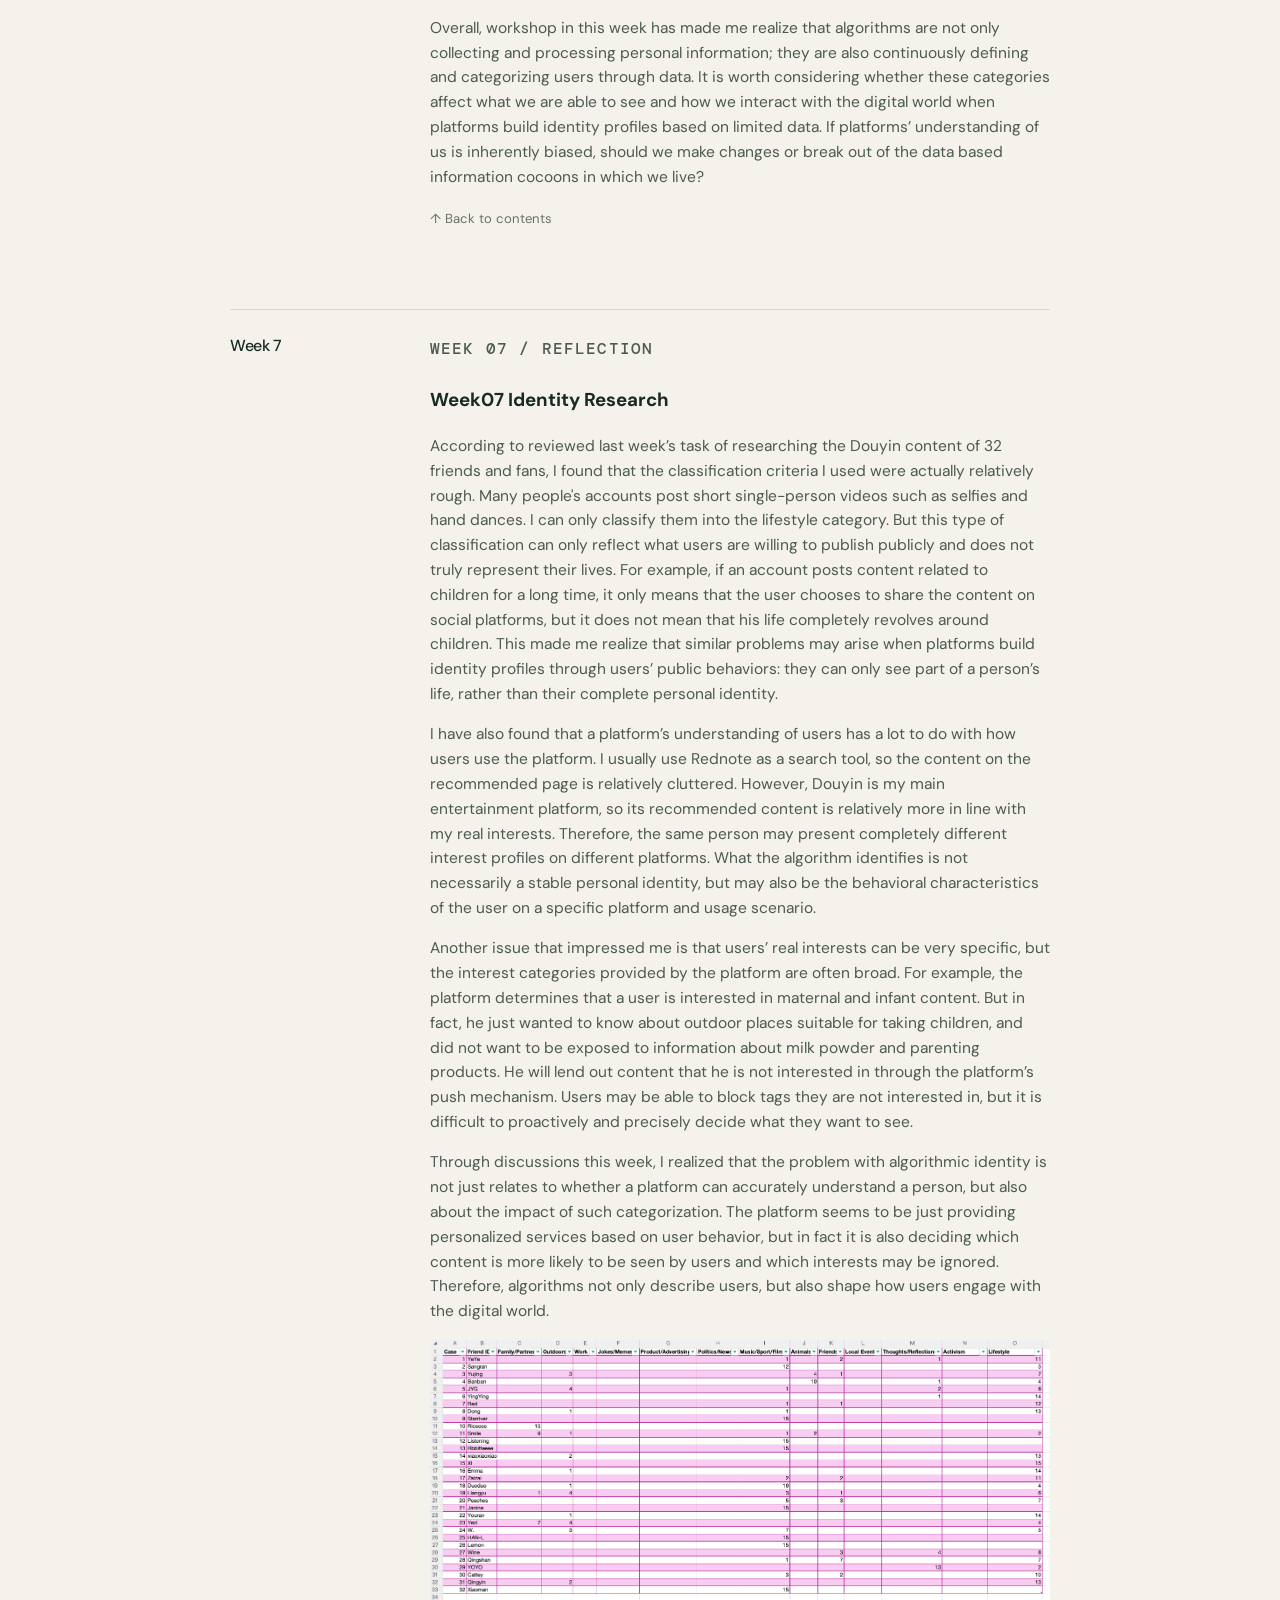
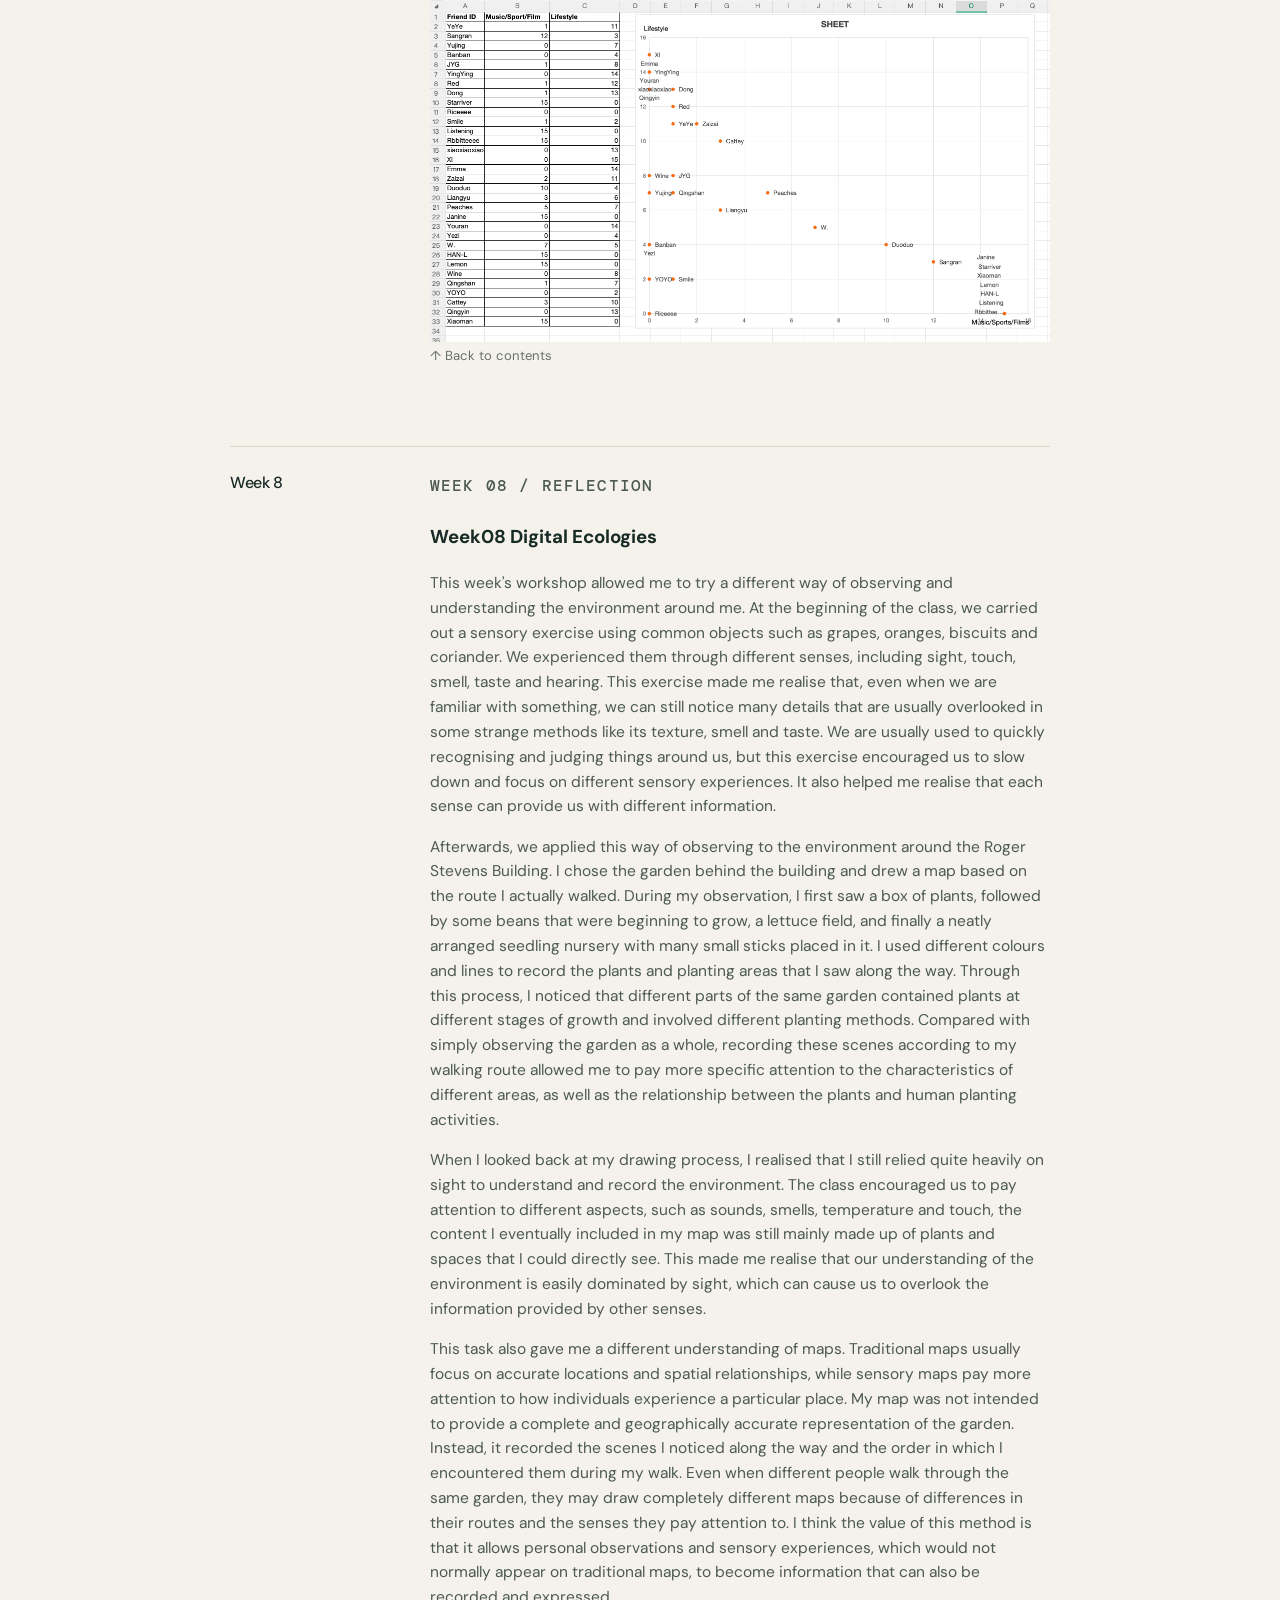
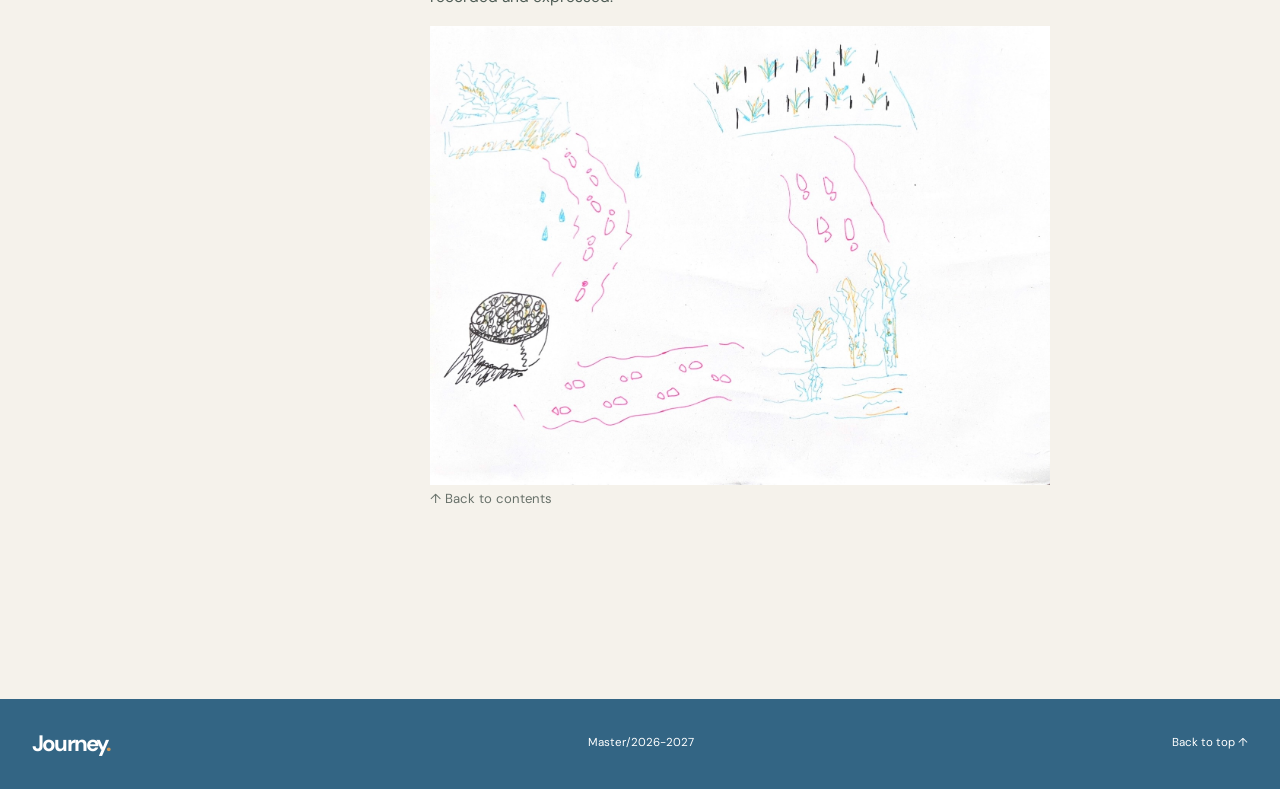
==== commit 6908a2ee: "Add Week 8 reflections on Digital Ecologies Added Week 8 section on Digital Ecologies with reflectio" ====
--- a/reflection.html
+++ b/reflection.html
@@ -56,6 +56,8 @@
               <li><a href="#week-5">Week 5 — Data Visualization</a></li>
               <li><a href="#week-6">Week 6 — Algorithmic Identity</a></li>
               <li><a href="#week-7">Week 7 — Identity Research</a></li>
+              <li><a href="#week-8">Week 8 — Digital Ecologies</a></li>
+              
             </ul>
           </details>
         </div>
@@ -228,6 +230,39 @@
     <a class="back-link" href="#contents">↑ Back to contents</a>
   </div>
 </section>
+
+      
+<!-- WEEK 8 -->
+<section id="week-8">
+  <h2>Week 8</h2>
+  <div>
+    <p class="eyebrow">WEEK 08 / REFLECTION</p>
+
+    <h3>Week08 Digital Ecologies</h3>
+
+    <p>
+     This week's workshop allowed me to try a different way of observing and understanding the environment around me. At the beginning of the class, we carried out a sensory exercise using common objects such as grapes, oranges, biscuits and coriander. We experienced them through different senses, including sight, touch, smell, taste and hearing. This exercise made me realise that, even when we are familiar with something, we can still notice many details that are usually overlooked in some strange methods like its texture, smell and taste. We are usually used to quickly recognising and judging things around us, but this exercise encouraged us to slow down and focus on different sensory experiences. It also helped me realise that each sense can provide us with different information.
+    </p>
+
+    <p>
+      Afterwards, we applied this way of observing to the environment around the Roger Stevens Building. I chose the garden behind the building and drew a map based on the route I actually walked. During my observation, I first saw a box of plants, followed by some beans that were beginning to grow, a lettuce field, and finally a neatly arranged seedling nursery with many small sticks placed in it. I used different colours and lines to record the plants and planting areas that I saw along the way. Through this process, I noticed that different parts of the same garden contained plants at different stages of growth and involved different planting methods. Compared with simply observing the garden as a whole, recording these scenes according to my walking route allowed me to pay more specific attention to the characteristics of different areas, as well as the relationship between the plants and human planting activities.
+    </p>
+
+    <p>
+      When I looked back at my drawing process, I realised that I still relied quite heavily on sight to understand and record the environment.  The class encouraged us to pay attention to different aspects, such as sounds, smells, temperature and touch, the content I eventually included in my map was still mainly made up of plants and spaces that I could directly see. This made me realise that our understanding of the environment is easily dominated by sight, which can cause us to overlook the information provided by other senses.
+    </p>
+
+    <p>This task also gave me a different understanding of maps. Traditional maps usually focus on accurate locations and spatial relationships, while sensory maps pay more attention to how individuals experience a particular place. My map was not intended to provide a complete and geographically accurate representation of the garden. Instead, it recorded the scenes I noticed along the way and the order in which I encountered them during my walk. Even when different people walk through the same garden, they may draw completely different maps because of differences in their routes and the senses they pay attention to. I think the value of this method is that it allows personal observations and sensory experiences, which would not normally appear on traditional maps, to become information that can also be recorded and expressed.
+    </p>
+
+    <img
+      src="assets/week8.jpg"
+    >
+
+    <a class="back-link" href="#contents">↑ Back to contents</a>
+  </div>
+</section>
+
 
 
 
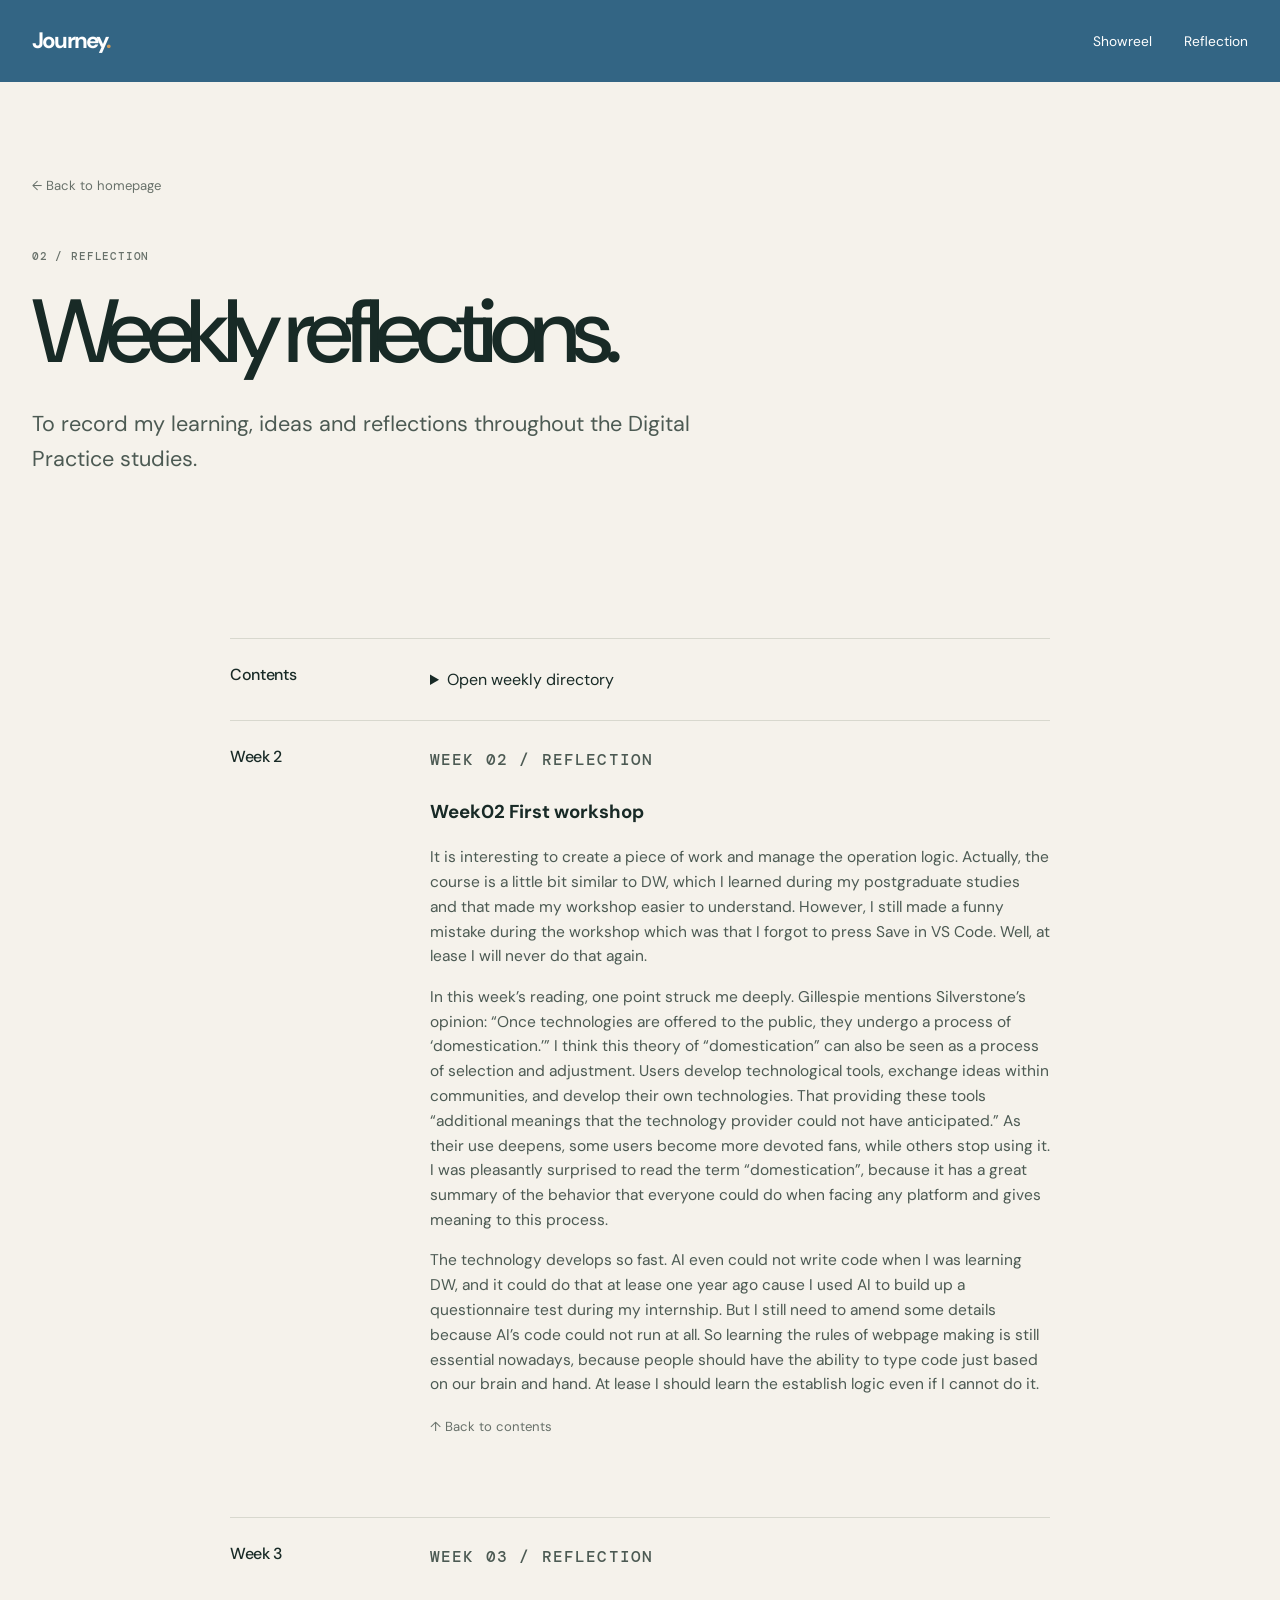
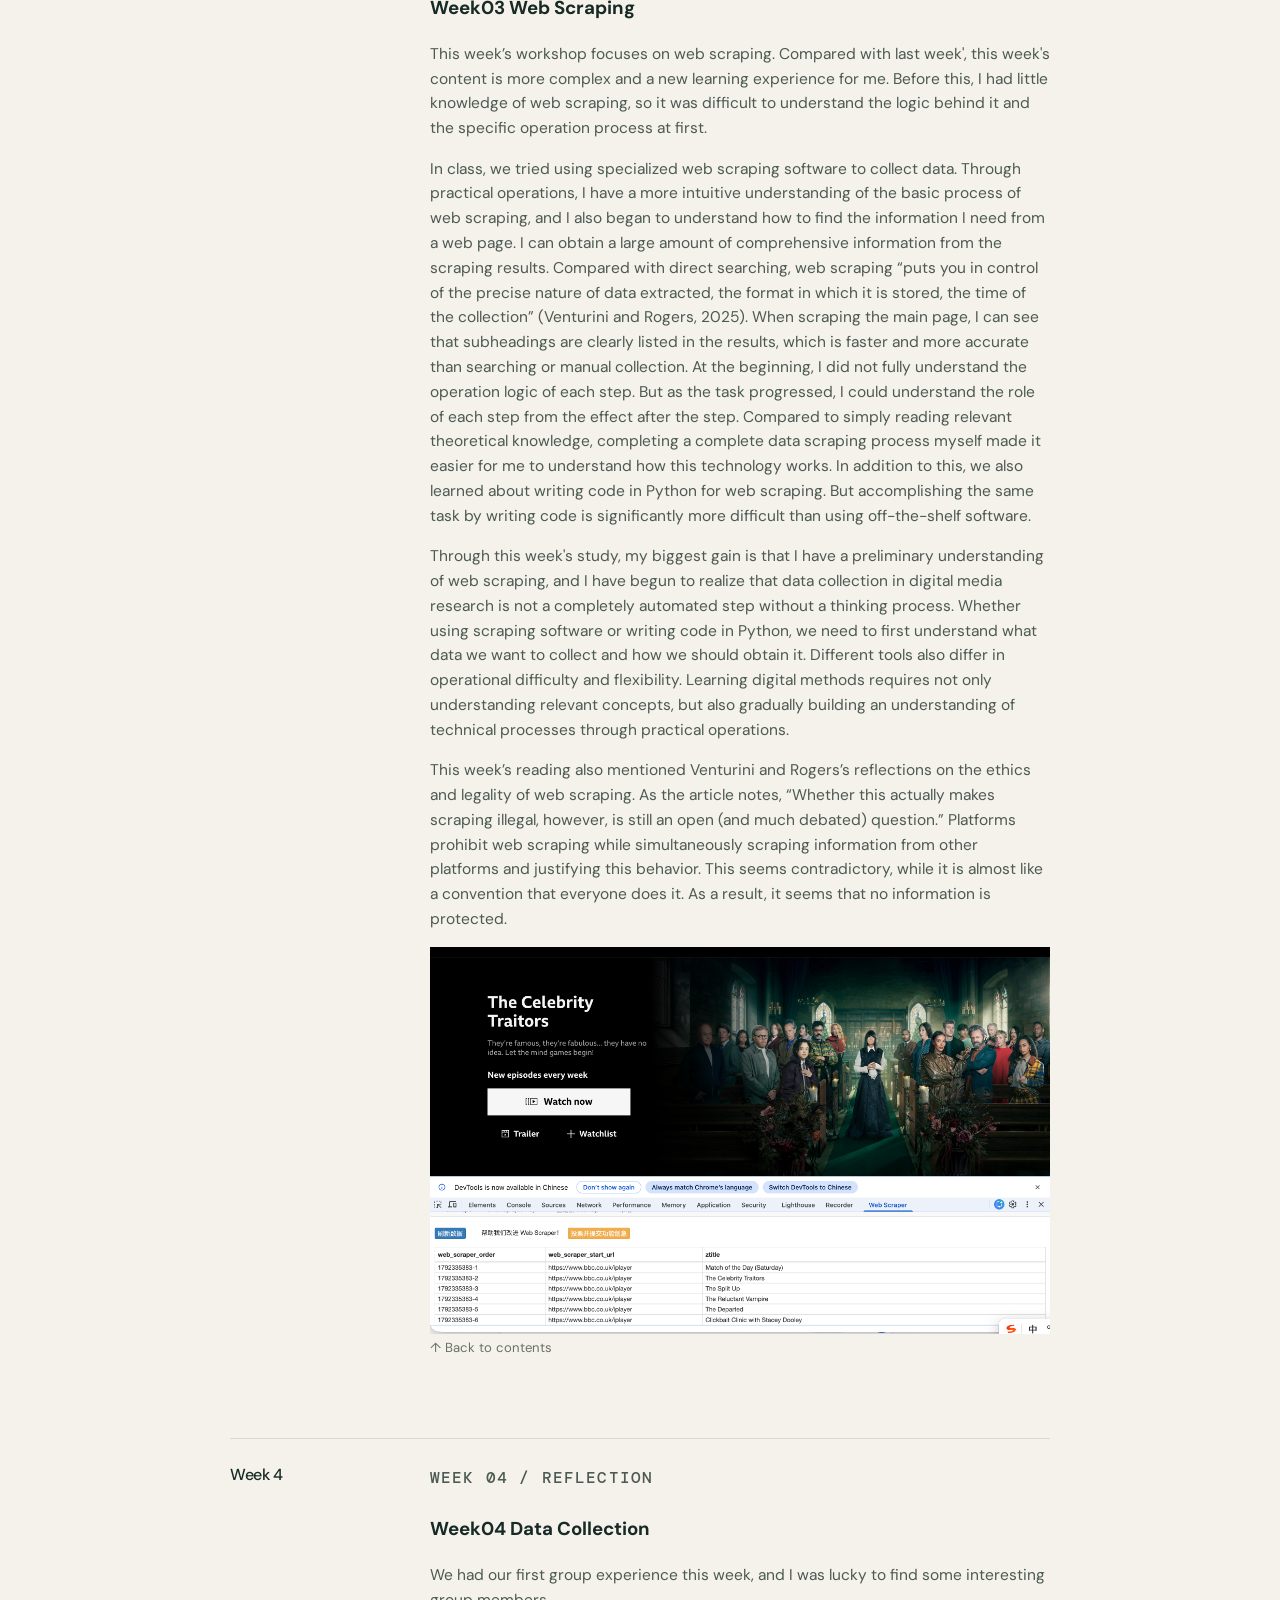
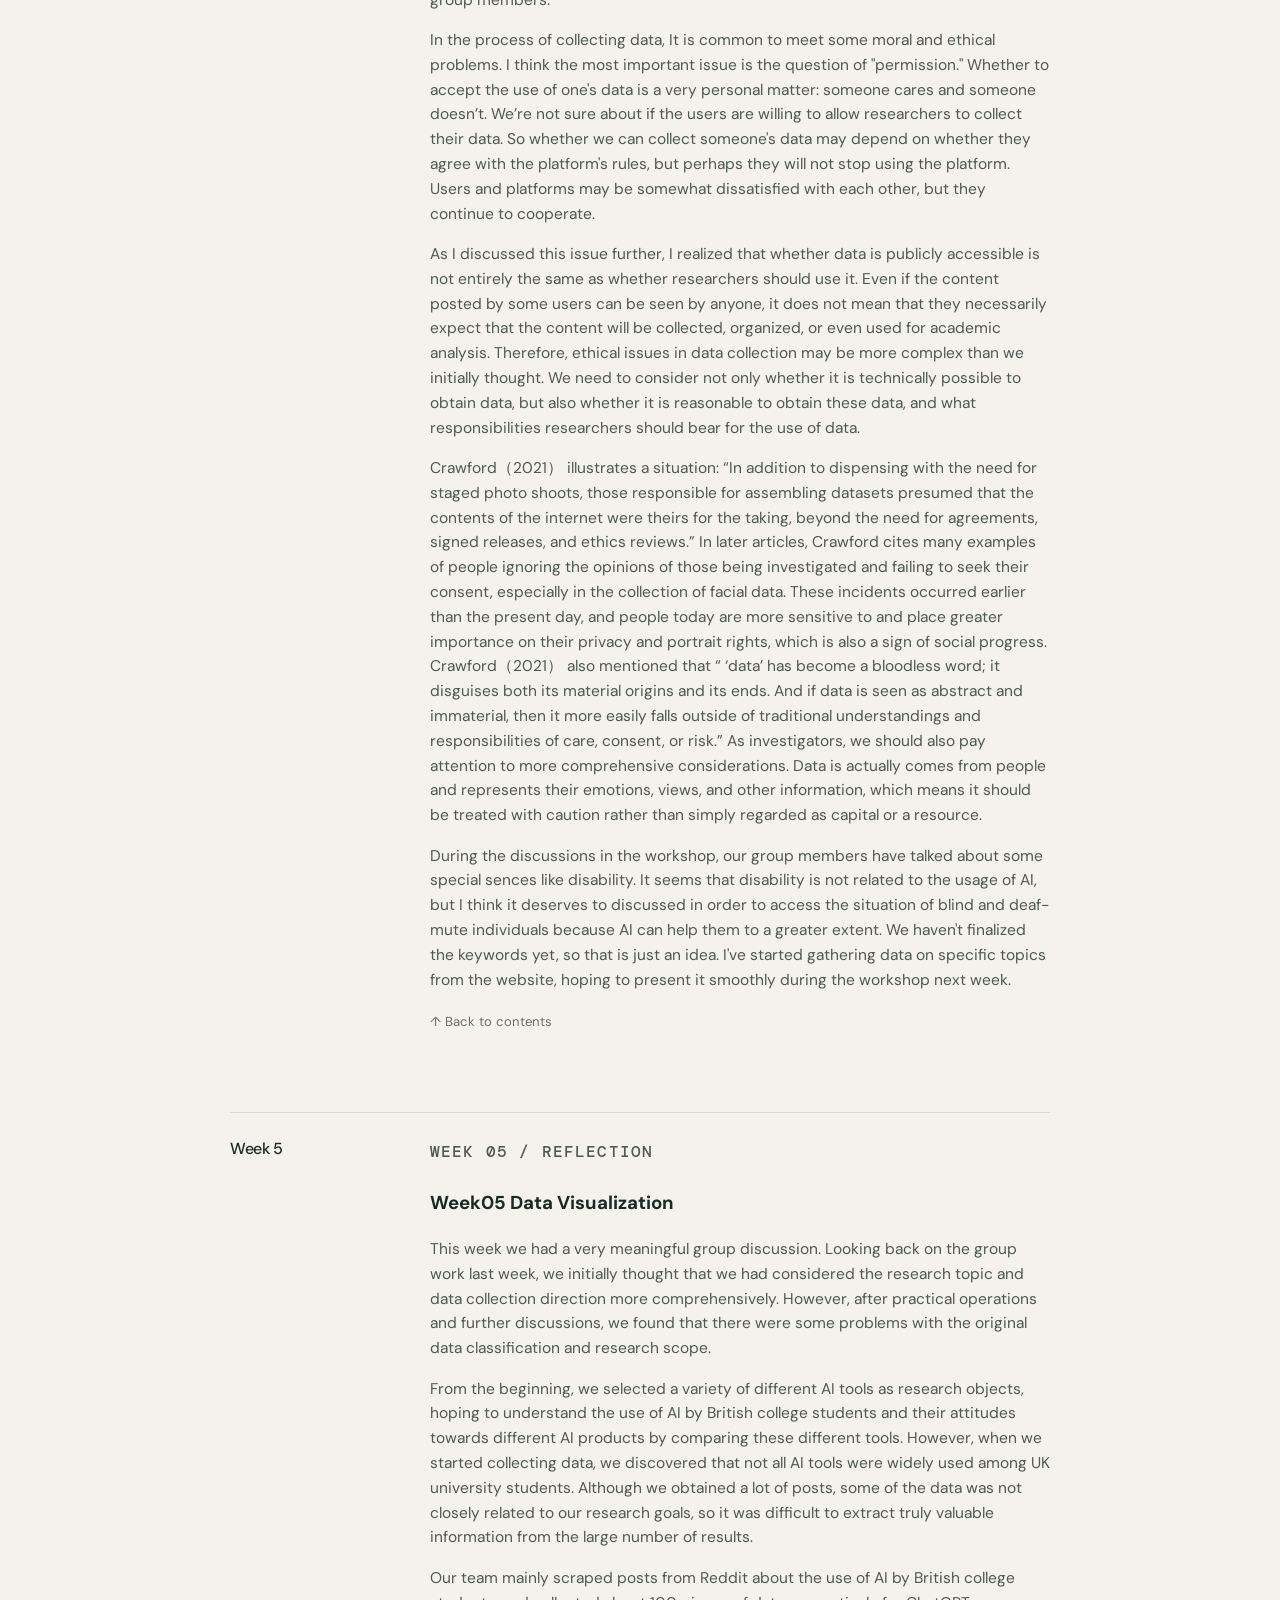
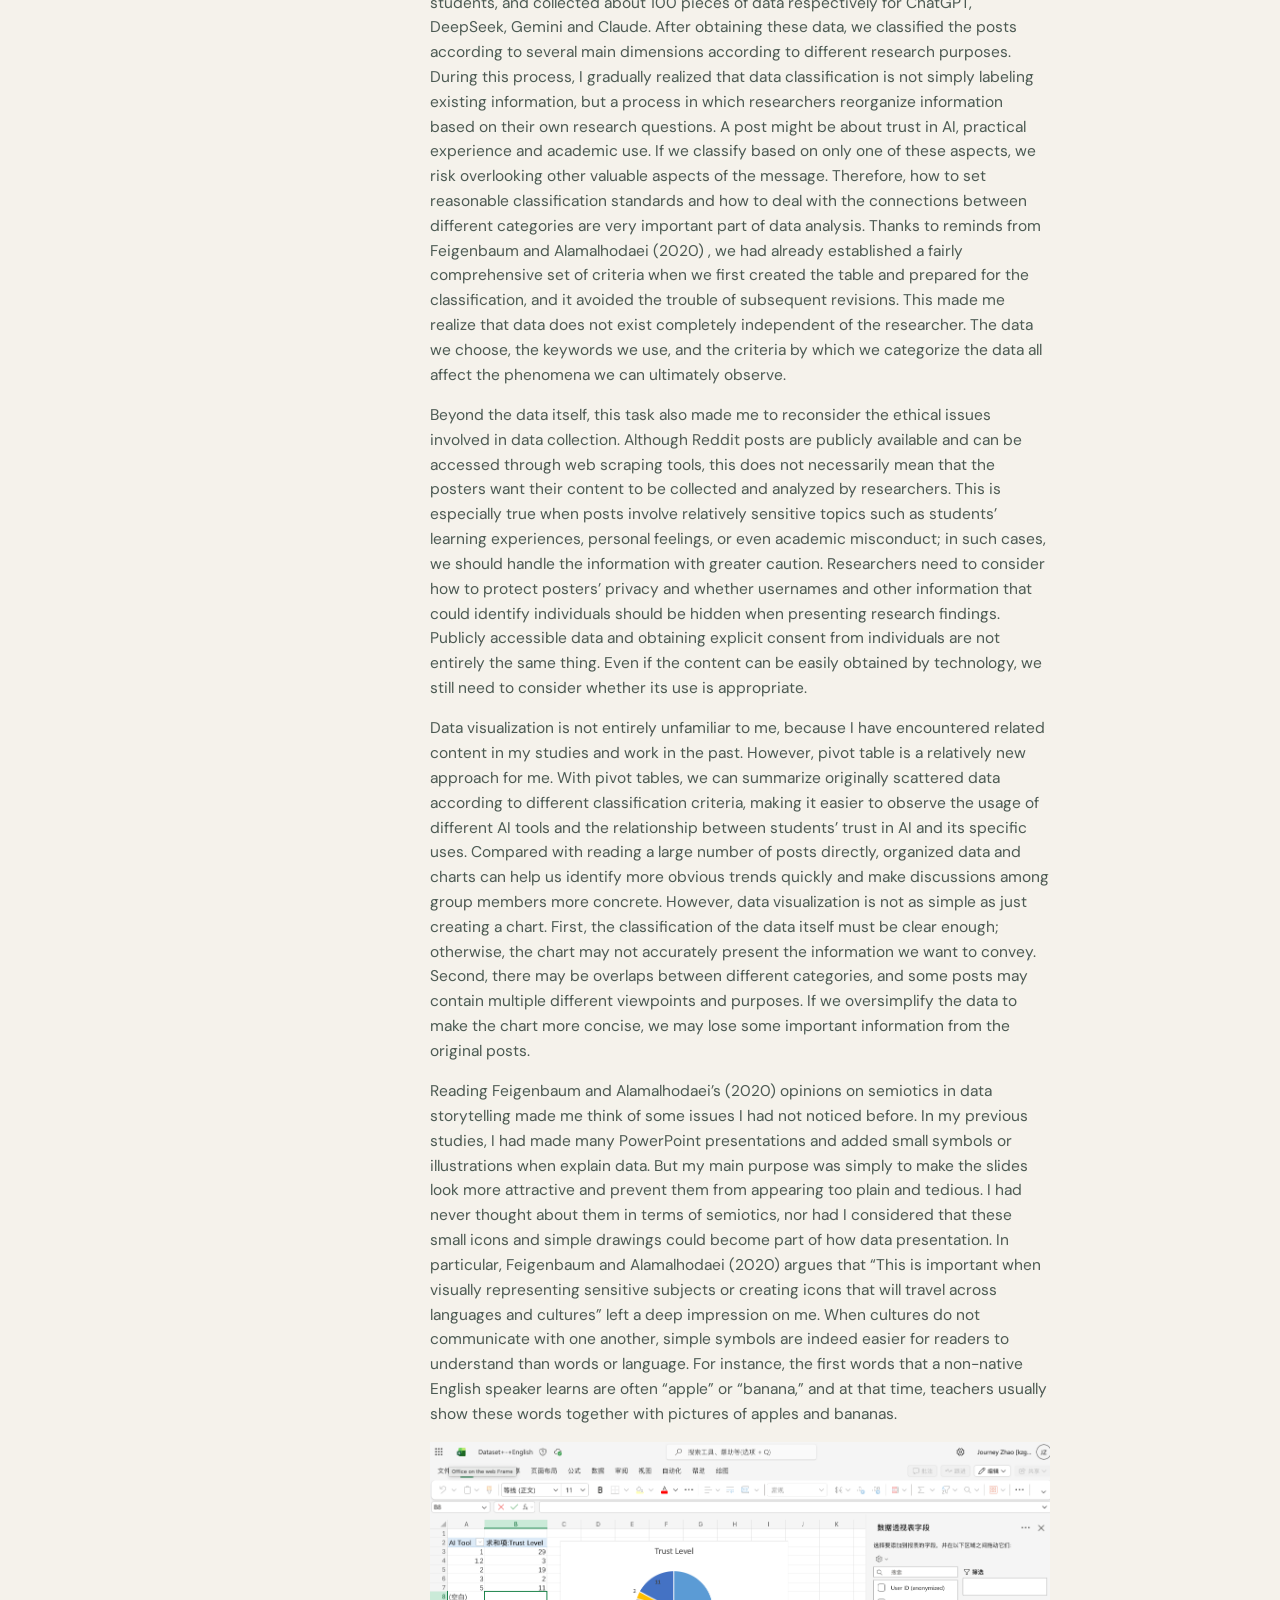
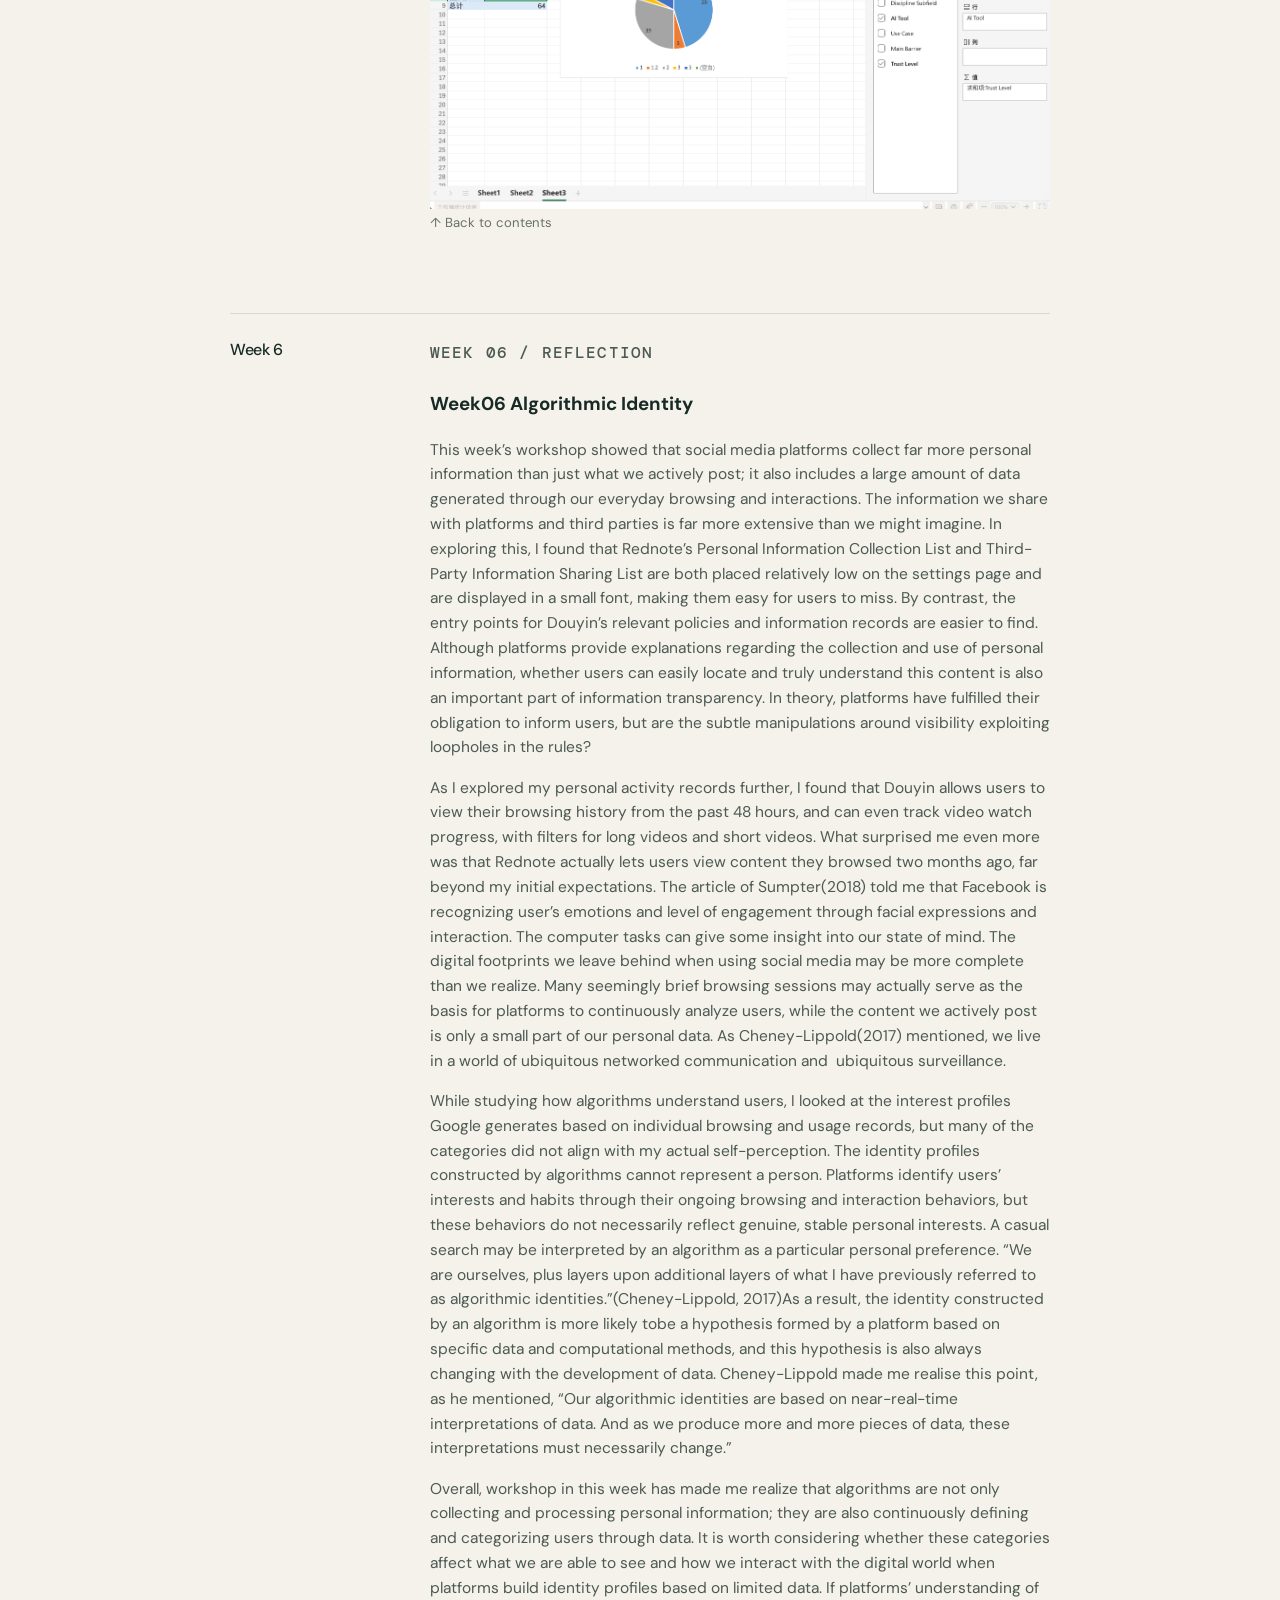
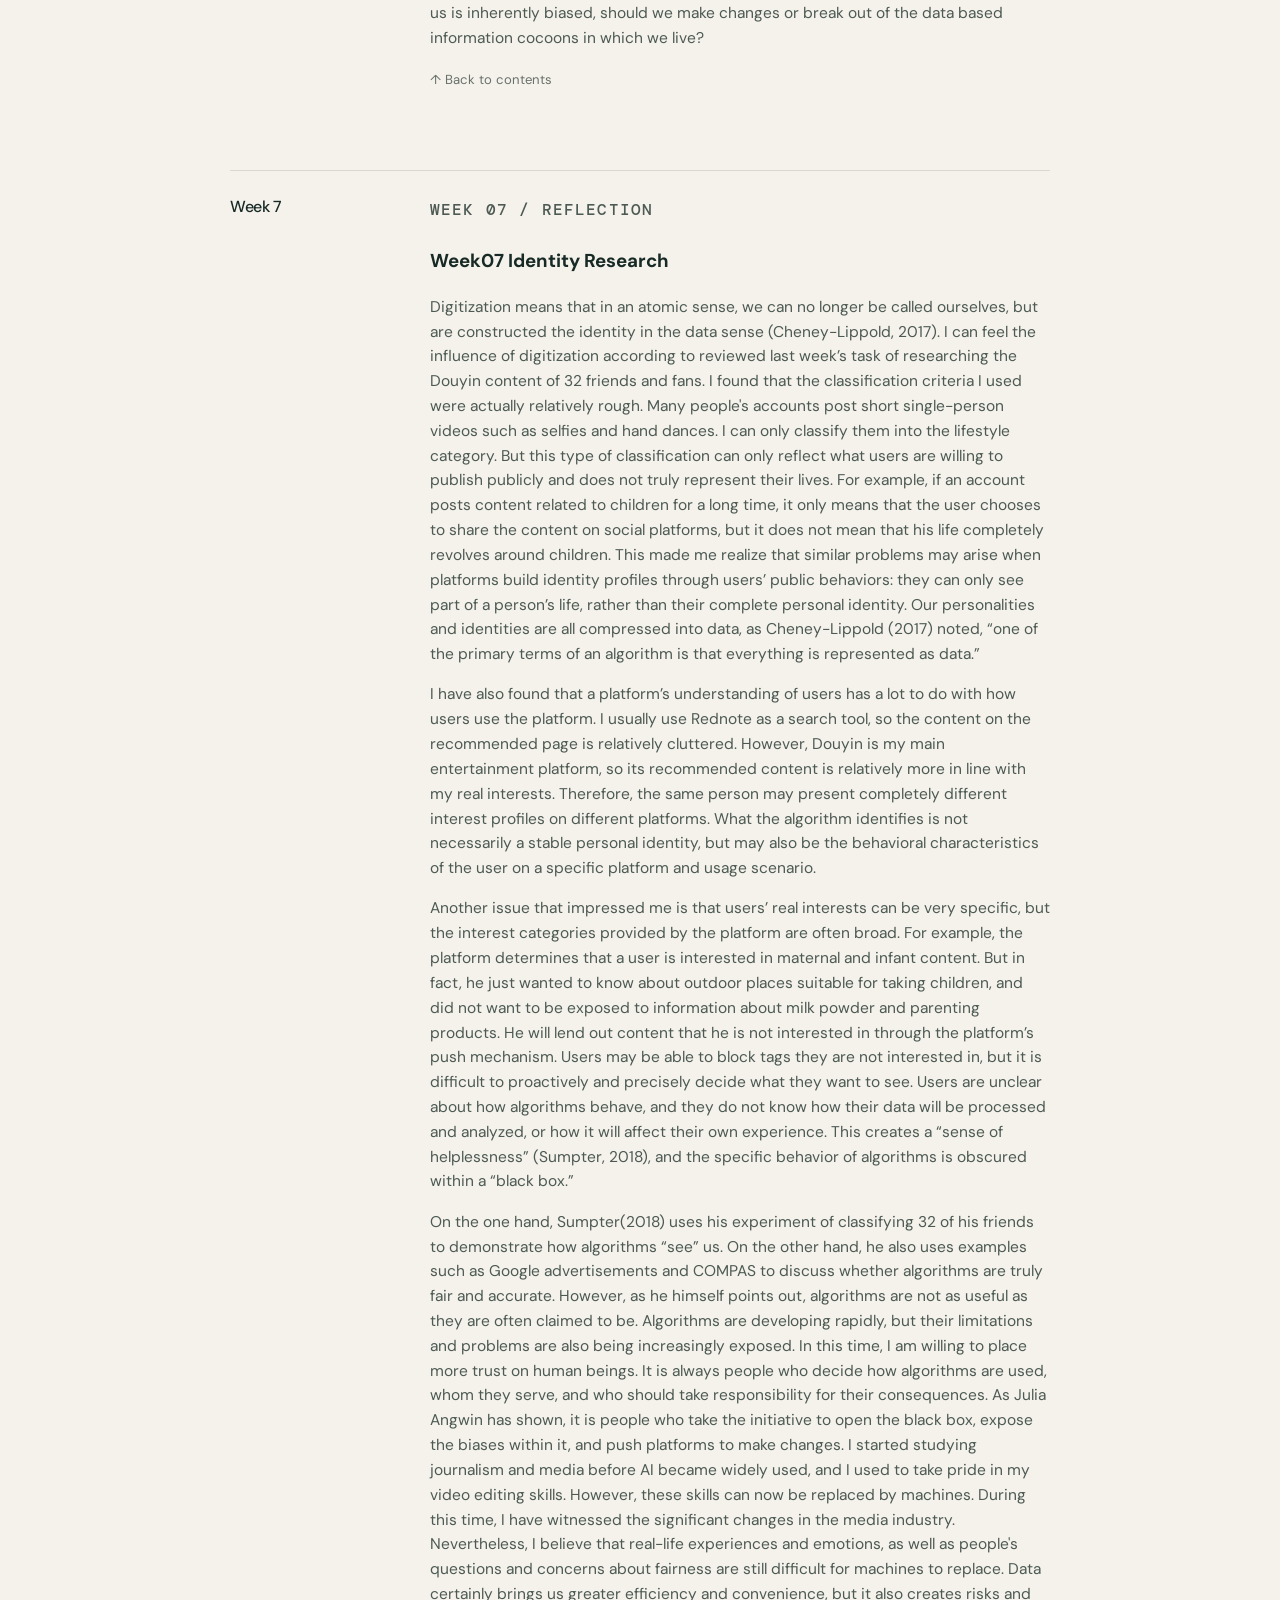
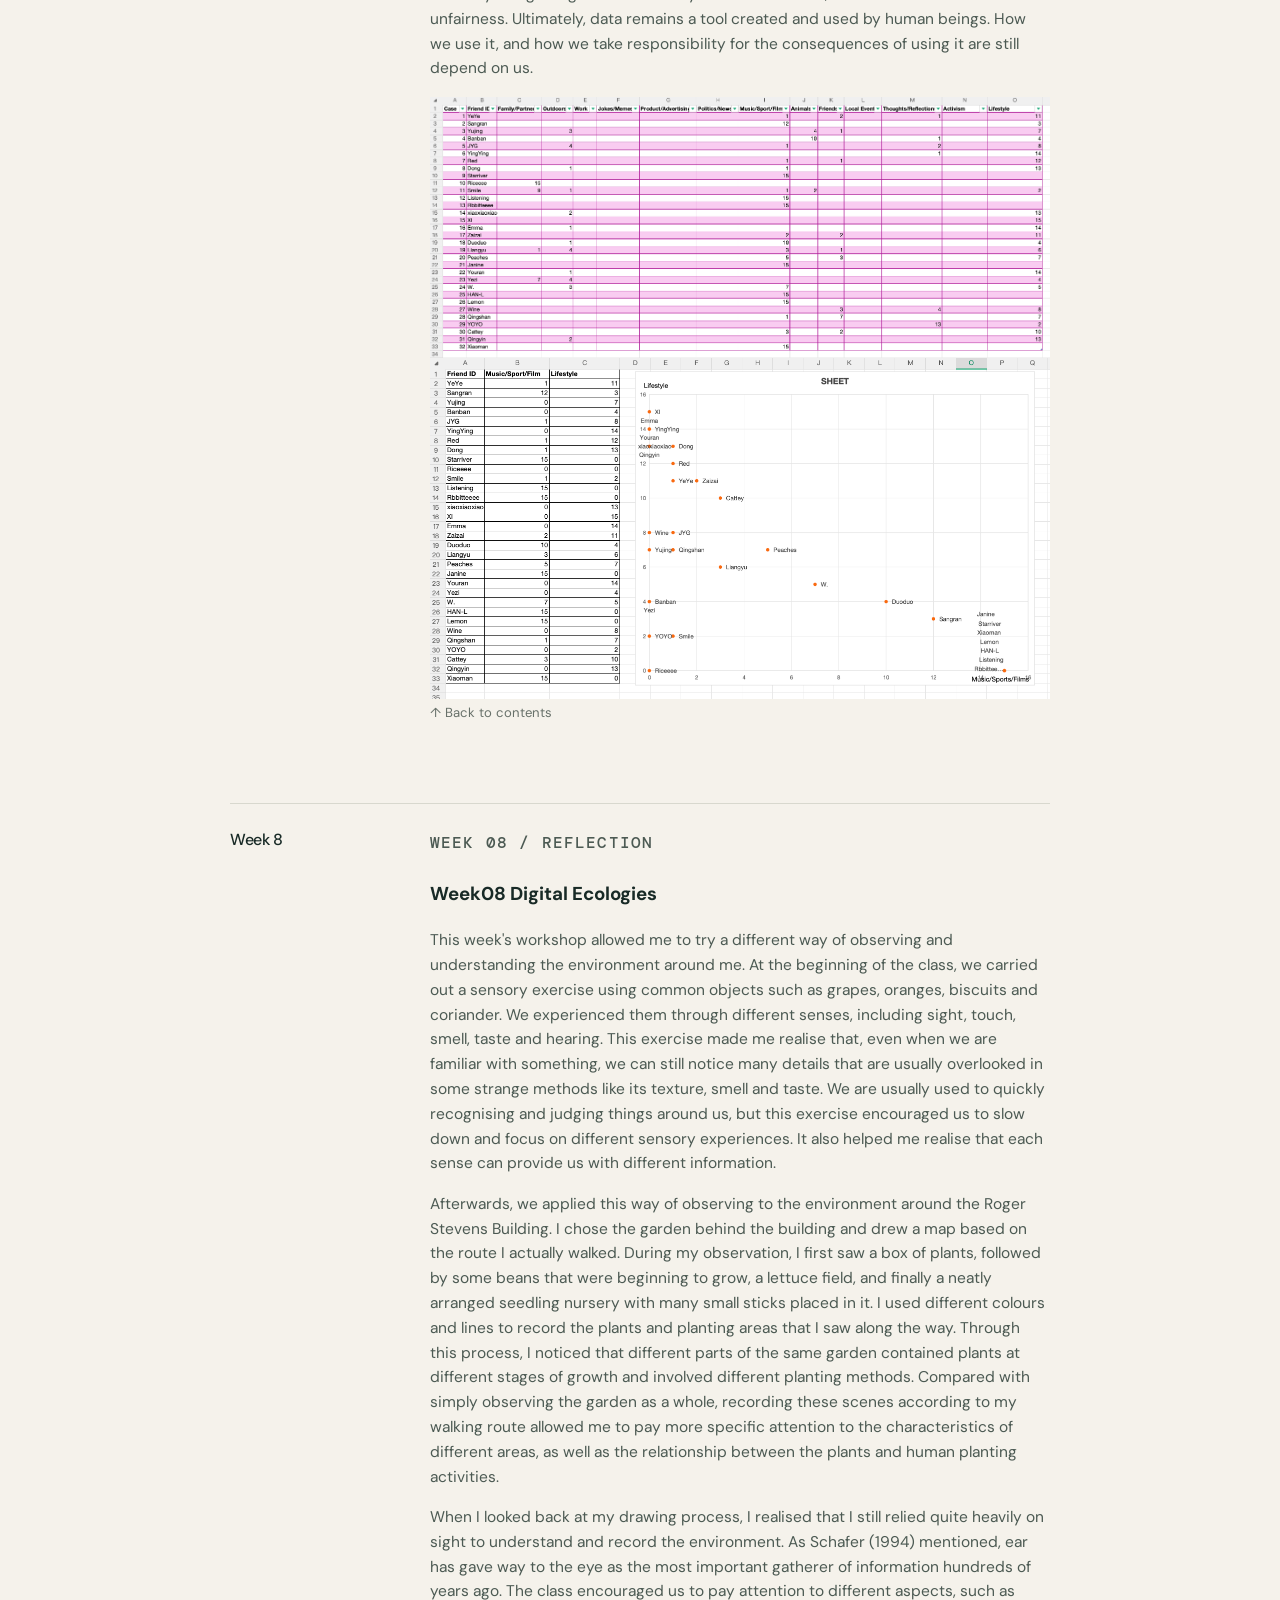
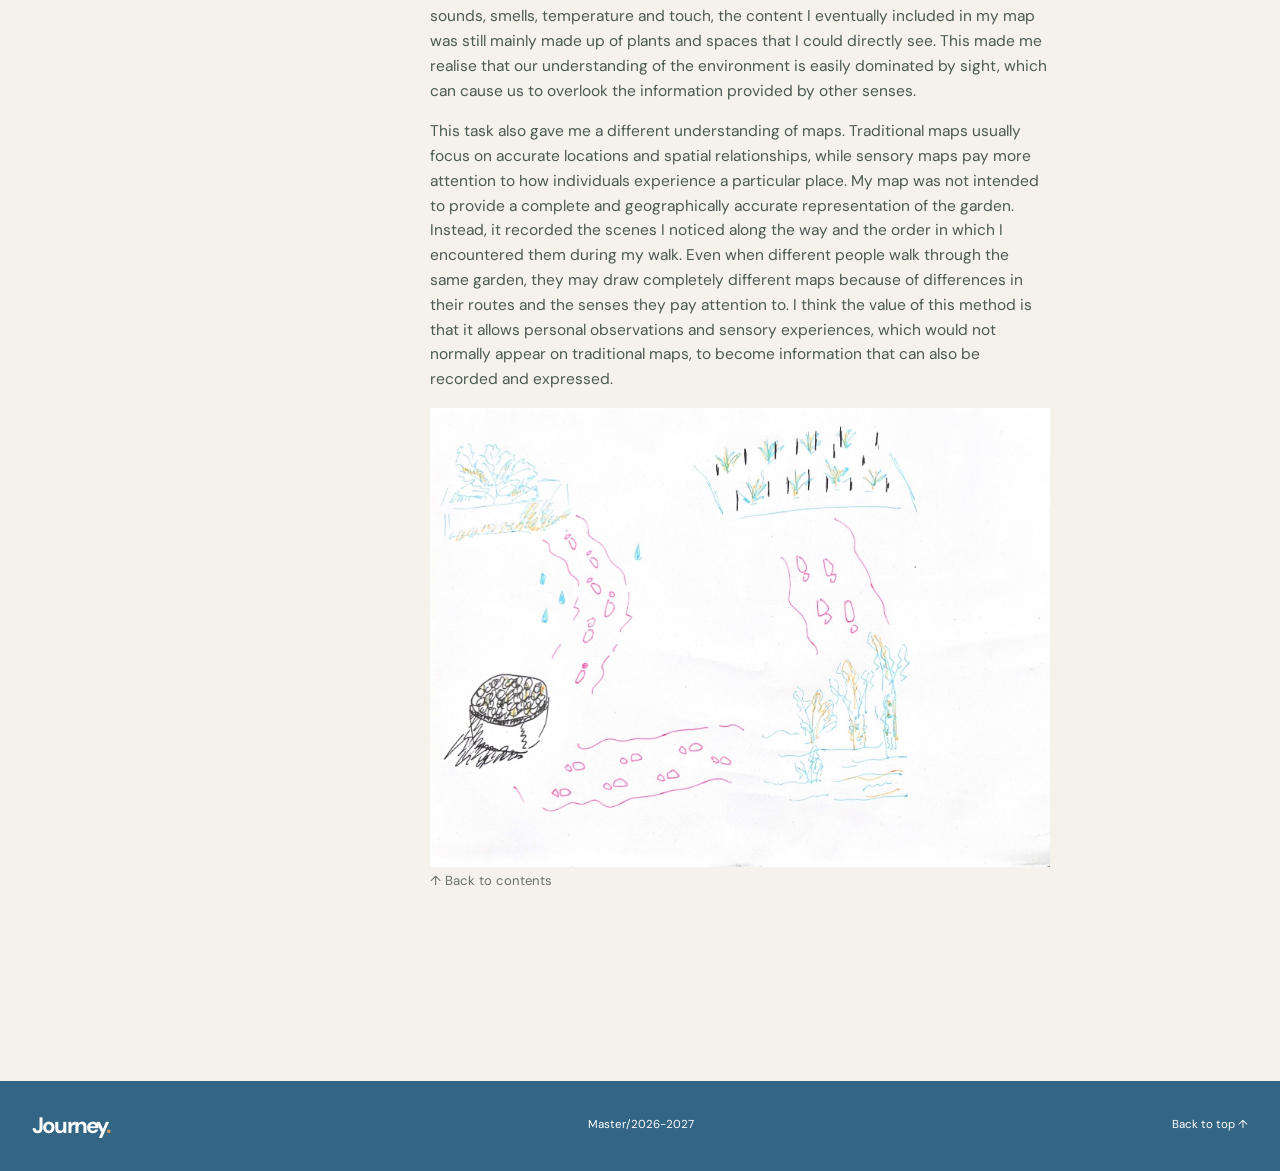
==== commit 85837378: "Update reflections on web scraping and data ethics Revised reflections on web scraping, data ethics," ====
--- a/reflection.html
+++ b/reflection.html
@@ -73,7 +73,10 @@
             It is interesting to create a piece of work and manage the operation logic. Actually, the course is a little bit similar to DW, which I learned during my postgraduate studies and that made my workshop easier to understand. However, I still made a funny mistake during the workshop which was that I forgot to press Save in VS Code. Well, at lease I will never do that again.
           </p>
           <p>
-            The world changes so fast. AI even could not write code when I was learning DW, and it could do that at lease one year ago cause I used AI to build up a questionnaire test during my internship. But I still need to amend some details because AI’s code could not run at all. So learning the rules of webpage making is still essential nowadays, because people should have the ability to type code just based on our brain and hand. At lease I should learn the establish logic even if I cannot do it.
+            In this week’s reading, one point struck me deeply. Gillespie mentions Silverstone’s opinion: “Once technologies are offered to the public, they undergo a process of ‘domestication.’” I think this theory of “domestication” can also be seen as a process of selection and adjustment. Users develop technological tools, exchange ideas within communities, and develop their own technologies. That providing these tools  “additional meanings that the technology provider could not have anticipated.” As their use deepens, some users become more devoted fans, while others stop using it. I was pleasantly surprised to read the term “domestication”, because it has a great summary of the behavior that everyone could do when facing any platform and gives meaning to this process.
+          </p>  
+          <p>
+            The technology develops so fast. AI even could not write code when I was learning DW, and it could do that at lease one year ago cause I used AI to build up a questionnaire test during my internship. But I still need to amend some details because AI’s code could not run at all. So learning the rules of webpage making is still essential nowadays, because people should have the ability to type code just based on our brain and hand. At lease I should learn the establish logic even if I cannot do it.
           </p>
           <a class="back-link" href="#contents">↑ Back to contents</a>
         </div>
@@ -89,10 +92,13 @@
           This week’s workshop focuses on web scraping. Compared with last week', this week's content is more complex and a new learning experience for me. Before this, I had little knowledge of web scraping, so it was difficult to understand the logic behind it and the specific operation process at first.
           </p>
           <p>
-            In class, we tried using specialized web scraping software to collect data. Through practical operations, I have a more intuitive understanding of the basic process of web scraping, and I also began to understand how to find the information I need from a web page. At the beginning, I did not fully understand the operation logic of each step. But as the task progressed, I could understand the role of each step from the effect after the step. Compared to simply reading relevant theoretical knowledge, completing a complete data scraping process myself made it easier for me to understand how this technology works. In addition to this, we also learned about writing code in Python for web scraping. But accomplishing the same task by writing code is significantly more difficult than using off-the-shelf software.
+            In class, we tried using specialized web scraping software to collect data. Through practical operations, I have a more intuitive understanding of the basic process of web scraping, and I also began to understand how to find the information I need from a web page. I can obtain a large amount of comprehensive information from the scraping results. Compared with direct searching, web scraping “puts you in control of the precise nature of data extracted, the format in which it is stored, the time of the collection” (Venturini and Rogers, 2025). When scraping the main page, I can see that subheadings are clearly listed in the results, which is faster and more accurate than searching or manual collection. At the beginning, I did not fully understand the operation logic of each step. But as the task progressed, I could understand the role of each step from the effect after the step. Compared to simply reading relevant theoretical knowledge, completing a complete data scraping process myself made it easier for me to understand how this technology works. In addition to this, we also learned about writing code in Python for web scraping. But accomplishing the same task by writing code is significantly more difficult than using off-the-shelf software.
           </p>
           <p>
             Through this week's study, my biggest gain is that I have a preliminary understanding of web scraping, and I have begun to realize that data collection in digital media research is not a completely automated step without a thinking process. Whether using scraping software or writing code in Python, we need to first understand what data we want to collect and how we should obtain it. Different tools also differ in operational difficulty and flexibility. Learning digital methods requires not only understanding relevant concepts, but also gradually building an understanding of technical processes through practical operations.
+          </p>
+          <p>
+            This week’s reading also mentioned Venturini and Rogers’s reflections on the ethics and legality of web scraping. As the article notes, “Whether this actually makes scraping illegal, however, is still an open (and much debated) question.” Platforms prohibit web scraping while simultaneously scraping information from other platforms and justifying this behavior. This seems contradictory, while it is almost like a convention that everyone does it. As a result, it seems that no information is protected.
           </p>
           <!-- Week 3 image -->
 <img
@@ -122,8 +128,9 @@
     <p>
       As I discussed this issue further, I realized that whether data is publicly accessible is not entirely the same as whether researchers should use it. Even if the content posted by some users can be seen by anyone, it does not mean that they necessarily expect that the content will be collected, organized, or even used for academic analysis. Therefore, ethical issues in data collection may be more complex than we initially thought. We need to consider not only whether it is technically possible to obtain data, but also whether it is reasonable to obtain these data, and what responsibilities researchers should bear for the use of data.
     </p> 
-      
-
+    <p>
+      Crawford（2021） illustrates a situation: “In addition to dispensing with the need for staged photo shoots, those responsible for assembling datasets presumed that the contents of the internet were theirs for the taking, beyond the need for agreements, signed releases, and ethics reviews.” In later articles, Crawford cites many examples of people ignoring the opinions of those being investigated and failing to seek their consent, especially in the collection of facial data. These incidents occurred earlier than the present day, and people today are more sensitive to and place greater importance on their privacy and portrait rights, which is also a sign of social progress. Crawford（2021） also mentioned that “ ‘data’ has become a bloodless word; it disguises both its material origins and its ends. And if data is seen as abstract and immaterial, then it more easily falls outside of traditional understandings and responsibilities of care, consent, or risk.” As investigators, we should also pay attention to more comprehensive considerations. Data is actually comes from people and represents their emotions, views, and other information, which means it should be treated with caution rather than simply regarded as capital or a resource.
+    </p>
     <p>
    During the discussions in the workshop, our group members have talked about some special sences like disability. It seems that disability is not related to the usage of AI, but I think it deserves to discussed in order to access the situation of blind and deaf-mute individuals because AI can help them to a greater extent. We haven't finalized the keywords yet, so that is just an idea. I've started gathering data on specific topics from the website, hoping to present it smoothly during the workshop next week.
     </p>
@@ -147,7 +154,7 @@
      From the beginning, we selected a variety of different AI tools as research objects, hoping to understand the use of AI by British college students and their attitudes towards different AI products by comparing these different tools. However, when we started collecting data, we discovered that not all AI tools were widely used among UK university students. Although we obtained a lot of posts, some of the data was not closely related to our research goals, so it was difficult to extract truly valuable information from the large number of results.
      </p>
     <p>
-      Our team mainly scraped posts from Reddit about the use of AI by British college students, and collected about 100 pieces of data respectively for ChatGPT, DeepSeek, Gemini and Claude. After obtaining these data, we classified the posts according to several main dimensions according to different research purposes. During this process, I gradually realized that data classification is not simply labeling existing information, but a process in which researchers reorganize information based on their own research questions. A post might be about trust in AI, practical experience and academic use. If we classify based on only one of these aspects, we risk overlooking other valuable aspects of the message. Therefore, how to set reasonable classification standards and how to deal with the connections between different categories are very important part of data analysis. This made me realize that data does not exist completely independent of the researcher. The data we choose, the keywords we use, and the criteria by which we categorize the data all affect the phenomena we can ultimately observe. 
+      Our team mainly scraped posts from Reddit about the use of AI by British college students, and collected about 100 pieces of data respectively for ChatGPT, DeepSeek, Gemini and Claude. After obtaining these data, we classified the posts according to several main dimensions according to different research purposes. During this process, I gradually realized that data classification is not simply labeling existing information, but a process in which researchers reorganize information based on their own research questions. A post might be about trust in AI, practical experience and academic use. If we classify based on only one of these aspects, we risk overlooking other valuable aspects of the message. Therefore, how to set reasonable classification standards and how to deal with the connections between different categories are very important part of data analysis. Thanks to reminds from Feigenbaum and Alamalhodaei (2020) , we had already established a fairly comprehensive set of criteria when we first created the table and prepared for the classification, and it avoided the trouble of subsequent revisions. This made me realize that data does not exist completely independent of the researcher. The data we choose, the keywords we use, and the criteria by which we categorize the data all affect the phenomena we can ultimately observe. 
     </p>
     <p>
       Beyond the data itself, this task also made me to reconsider the ethical issues involved in data collection. Although Reddit posts are publicly available and can be accessed through web scraping tools, this does not necessarily mean that the posters want their content to be collected and analyzed by researchers. This is especially true when posts involve relatively sensitive topics such as students’ learning experiences, personal feelings, or even academic misconduct; in such cases, we should handle the information with greater caution. Researchers need to consider how to protect posters’ privacy and whether usernames and other information that could identify individuals should be hidden when presenting research findings. Publicly accessible data and obtaining explicit consent from individuals are not entirely the same thing. Even if the content can be easily obtained by technology, we still need to consider whether its use is appropriate.
@@ -156,8 +163,8 @@
       Data visualization is not entirely unfamiliar to me, because I have encountered related content in my studies and work in the past. However, pivot table is a relatively new approach for me. With pivot tables, we can summarize originally scattered data according to different classification criteria, making it easier to observe the usage of different AI tools and the relationship between students’ trust in AI and its specific uses. Compared with reading a large number of posts directly, organized data and charts can help us identify more obvious trends quickly and make discussions among group members more concrete. However, data visualization is not as simple as just creating a chart. First, the classification of the data itself must be clear enough; otherwise, the chart may not accurately present the information we want to convey. Second, there may be overlaps between different categories, and some posts may contain multiple different viewpoints and purposes. If we oversimplify the data to make the chart more concise, we may lose some important information from the original posts.
     </p>
     <p>
-      Overall, this week’s workshop gave me a deeper understanding of data collection and analysis in digital research. Previously, I might considered that data collection mainly involved using tools to gather enough information and then organizing it. But this  experience made me realize that researchers’ assumptions before data collection, the choices they make during the collection process, and the subsequent classification and visualization may all affect the final research outcomes.
-    </p>
+      Reading Feigenbaum and Alamalhodaei’s (2020) opinions on semiotics in data storytelling made me think of some issues I had not noticed before. In my previous studies, I had made many PowerPoint presentations and added small symbols or illustrations when explain data. But my main purpose was simply to make the slides look more attractive and prevent them from appearing too plain and tedious. I had never thought about them in terms of semiotics, nor had I considered that these small icons and simple drawings could become part of how data presentation. In particular, Feigenbaum and Alamalhodaei (2020) argues that “This is important when visually representing sensitive subjects or creating icons that will travel across languages and cultures” left a deep impression on me. When cultures do not communicate with one another, simple symbols are indeed easier for readers to understand than words or language. For instance, the first words that a non-native English speaker learns are often “apple” or “banana,” and at that time, teachers usually show these words together with pictures of apples and bananas.
+      </p>
 
     <img
       src="assets/week5.png"
@@ -181,11 +188,11 @@
     </p>
 
     <p>
-      As I explored my personal activity records further, I found that Douyin allows users to view their browsing history from the past 48 hours, and can even track video watch progress, with filters for long videos and short videos. What surprised me even more was that Rednote actually lets users view content they browsed two months ago, far beyond my initial expectations. The digital footprints we leave behind when using social media may be more complete than we realize. Many seemingly brief browsing sessions may actually serve as the basis for platforms to continuously analyze users, while the content we actively post is only a small part of our personal data.
-    </p>
-
-    <p>
-      While studying how algorithms understand users, I looked at the interest profiles Google generates based on individual browsing and usage records, but many of the categories did not align with my actual self-perception. The identity profiles constructed by algorithms cannot represent a person. Platforms identify users’ interests and habits through their ongoing browsing and interaction behaviors, but these behaviors do not necessarily reflect genuine, stable personal interests. A casual search may be interpreted by an algorithm as a particular personal preference. As a result, the identity constructed by an algorithm is more likely tobe a hypothesis formed by a platform based on specific data and computational methods, and this hypothesis in turn influences users.
+    As I explored my personal activity records further, I found that Douyin allows users to view their browsing history from the past 48 hours, and can even track video watch progress, with filters for long videos and short videos. What surprised me even more was that Rednote actually lets users view content they browsed two months ago, far beyond my initial expectations. The article of Sumpter(2018) told me that Facebook is recognizing user’s emotions and level of engagement through facial expressions and interaction. The computer tasks can give some insight into our state of mind. The digital footprints we leave behind when using social media may be more complete than we realize. Many seemingly brief browsing sessions may actually serve as the basis for platforms to continuously analyze users, while the content we actively post is only a small part of our personal data. As Cheney-Lippold(2017) mentioned, we live in a world of ubiquitous networked communication and  ubiquitous surveillance.  
+    </p>
+
+    <p>
+    While studying how algorithms understand users, I looked at the interest profiles Google generates based on individual browsing and usage records, but many of the categories did not align with my actual self-perception. The identity profiles constructed by algorithms cannot represent a person. Platforms identify users’ interests and habits through their ongoing browsing and interaction behaviors, but these behaviors do not necessarily reflect genuine, stable personal interests. A casual search may be interpreted by an algorithm as a particular personal preference. “We are ourselves, plus layers upon additional layers of what I have previously referred to as algorithmic identities.”(Cheney-Lippold, 2017)As a result, the identity constructed by an algorithm is more likely tobe a hypothesis formed by a platform based on specific data and computational methods, and this hypothesis is also always changing with the development of data. Cheney-Lippold made me realise this point, as he mentioned, “Our algorithmic identities are based on near-real-time interpretations of data. And as we produce more and more pieces of data, these interpretations must necessarily change.” 
     </p>
 
     <p>
@@ -206,20 +213,19 @@
     <h3>Week07 Identity Research</h3>
 
     <p>
-      According to reviewed last week’s task of researching the Douyin content of 32 friends and fans, I found that the classification criteria I used were actually relatively rough. Many people's accounts post short single-person videos such as selfies and hand dances. I can only classify them into the lifestyle category. But this type of classification can only reflect what users are willing to publish publicly and does not truly represent their lives. For example, if an account posts content related to children for a long time, it only means that the user chooses to share the content on social platforms, but it does not mean that his life completely revolves around children. This made me realize that similar problems may arise when platforms build identity profiles through users’ public behaviors: they can only see part of a person’s life, rather than their complete personal identity.
-    </p>
+     Digitization means that in an atomic sense, we can no longer be called ourselves, but are constructed the identity in the data sense (Cheney-Lippold, 2017). I can feel the influence of digitization according to reviewed last week’s task of researching the Douyin content of 32 friends and fans. I found that the classification criteria I used were actually relatively rough. Many people's accounts post short single-person videos such as selfies and hand dances. I can only classify them into the lifestyle category. But this type of classification can only reflect what users are willing to publish publicly and does not truly represent their lives. For example, if an account posts content related to children for a long time, it only means that the user chooses to share the content on social platforms, but it does not mean that his life completely revolves around children. This made me realize that similar problems may arise when platforms build identity profiles through users’ public behaviors: they can only see part of a person’s life, rather than their complete personal identity. Our personalities and identities are all compressed into data, as Cheney-Lippold (2017) noted, “one of the primary terms of an algorithm is that everything is represented as data.”  </p>
 
     <p>
       I have also found that a platform’s understanding of users has a lot to do with how users use the platform. I usually use Rednote as a search tool, so the content on the recommended page is relatively cluttered. However, Douyin is my main entertainment platform, so its recommended content is relatively more in line with my real interests. Therefore, the same person may present completely different interest profiles on different platforms. What the algorithm identifies is not necessarily a stable personal identity, but may also be the behavioral characteristics of the user on a specific platform and usage scenario.
     </p>
 
     <p>
-      Another issue that impressed me is that users’ real interests can be very specific, but the interest categories provided by the platform are often broad. For example, the platform determines that a user is interested in maternal and infant content. But in fact, he just wanted to know about outdoor places suitable for taking children, and did not want to be exposed to information about milk powder and parenting products. He will lend out content that he is not interested in through the platform’s push mechanism. Users may be able to block tags they are not interested in, but it is difficult to proactively and precisely decide what they want to see.
-    </p>
-
-    <p>
-      Through discussions this week, I realized that the problem with algorithmic identity is not just relates to whether a platform can accurately understand a person, but also about the impact of such categorization. The platform seems to be just providing personalized services based on user behavior, but in fact it is also deciding which content is more likely to be seen by users and which interests may be ignored. Therefore, algorithms not only describe users, but also shape how users engage with the digital world.
-    </p>
+      Another issue that impressed me is that users’ real interests can be very specific, but the interest categories provided by the platform are often broad. For example, the platform determines that a user is interested in maternal and infant content. But in fact, he just wanted to know about outdoor places suitable for taking children, and did not want to be exposed to information about milk powder and parenting products. He will lend out content that he is not interested in through the platform’s push mechanism. Users may be able to block tags they are not interested in, but it is difficult to proactively and precisely decide what they want to see. Users are unclear about how algorithms behave, and they do not know how their data will be processed and analyzed, or how it will affect their own experience. This creates a “sense of helplessness” (Sumpter, 2018), and the specific behavior of algorithms is obscured within a “black box.”
+    </p>
+
+    <p>
+     On the one hand, Sumpter(2018) uses his experiment of classifying 32 of his friends to demonstrate how algorithms “see” us. On the other hand, he also uses examples such as Google advertisements and COMPAS to discuss whether algorithms are truly fair and accurate. However, as he himself points out, algorithms are not as useful as they are often claimed to be. Algorithms are developing rapidly, but their limitations and problems are also being increasingly exposed. In this time, I am willing to place more trust on human beings. It is always people who decide how algorithms are used, whom they serve, and who should take responsibility for their consequences. As Julia Angwin has shown, it is people who take the initiative to open the black box, expose the biases within it, and push platforms to make changes. I started studying journalism and media before AI became widely used, and I used to take pride in my video editing skills. However, these skills can now be replaced by machines. During this time, I have witnessed the significant changes in the media industry. Nevertheless, I believe that real-life experiences and emotions, as well as people's questions and concerns about fairness are still difficult for machines to replace. Data certainly brings us greater efficiency and convenience, but it also creates risks and unfairness. Ultimately, data remains a tool created and used by human beings. How we use it, and how we take responsibility for the consequences of using it are still depend on us.
+  </p>
 
        <img
       src="assets/week7-1.png" >
@@ -249,7 +255,7 @@
     </p>
 
     <p>
-      When I looked back at my drawing process, I realised that I still relied quite heavily on sight to understand and record the environment.  The class encouraged us to pay attention to different aspects, such as sounds, smells, temperature and touch, the content I eventually included in my map was still mainly made up of plants and spaces that I could directly see. This made me realise that our understanding of the environment is easily dominated by sight, which can cause us to overlook the information provided by other senses.
+      When I looked back at my drawing process, I realised that I still relied quite heavily on sight to understand and record the environment. As Schafer (1994) mentioned, ear has gave way to the eye as the most important gatherer of information hundreds of years ago.  The class encouraged us to pay attention to different aspects, such as sounds, smells, temperature and touch, the content I eventually included in my map was still mainly made up of plants and spaces that I could directly see. This made me realise that our understanding of the environment is easily dominated by sight, which can cause us to overlook the information provided by other senses.
     </p>
 
     <p>This task also gave me a different understanding of maps. Traditional maps usually focus on accurate locations and spatial relationships, while sensory maps pay more attention to how individuals experience a particular place. My map was not intended to provide a complete and geographically accurate representation of the garden. Instead, it recorded the scenes I noticed along the way and the order in which I encountered them during my walk. Even when different people walk through the same garden, they may draw completely different maps because of differences in their routes and the senses they pay attention to. I think the value of this method is that it allows personal observations and sensory experiences, which would not normally appear on traditional maps, to become information that can also be recorded and expressed.
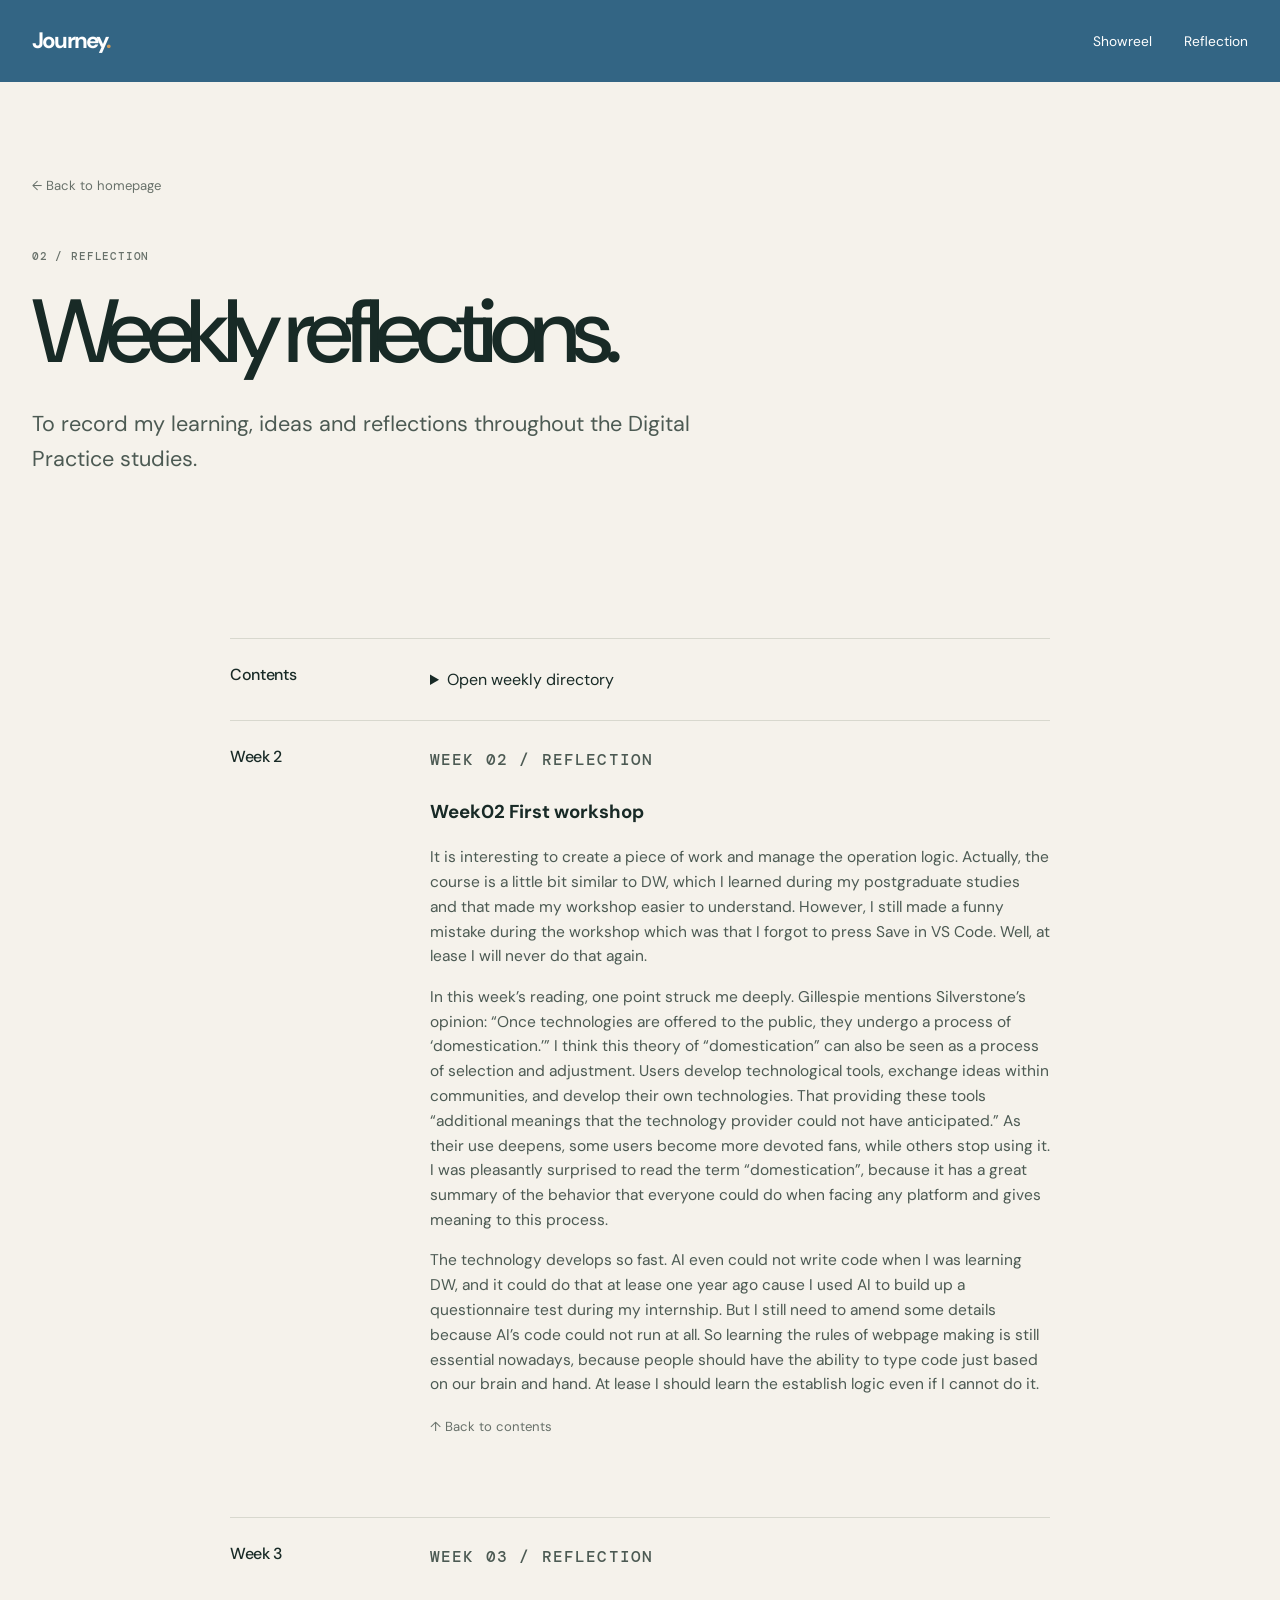
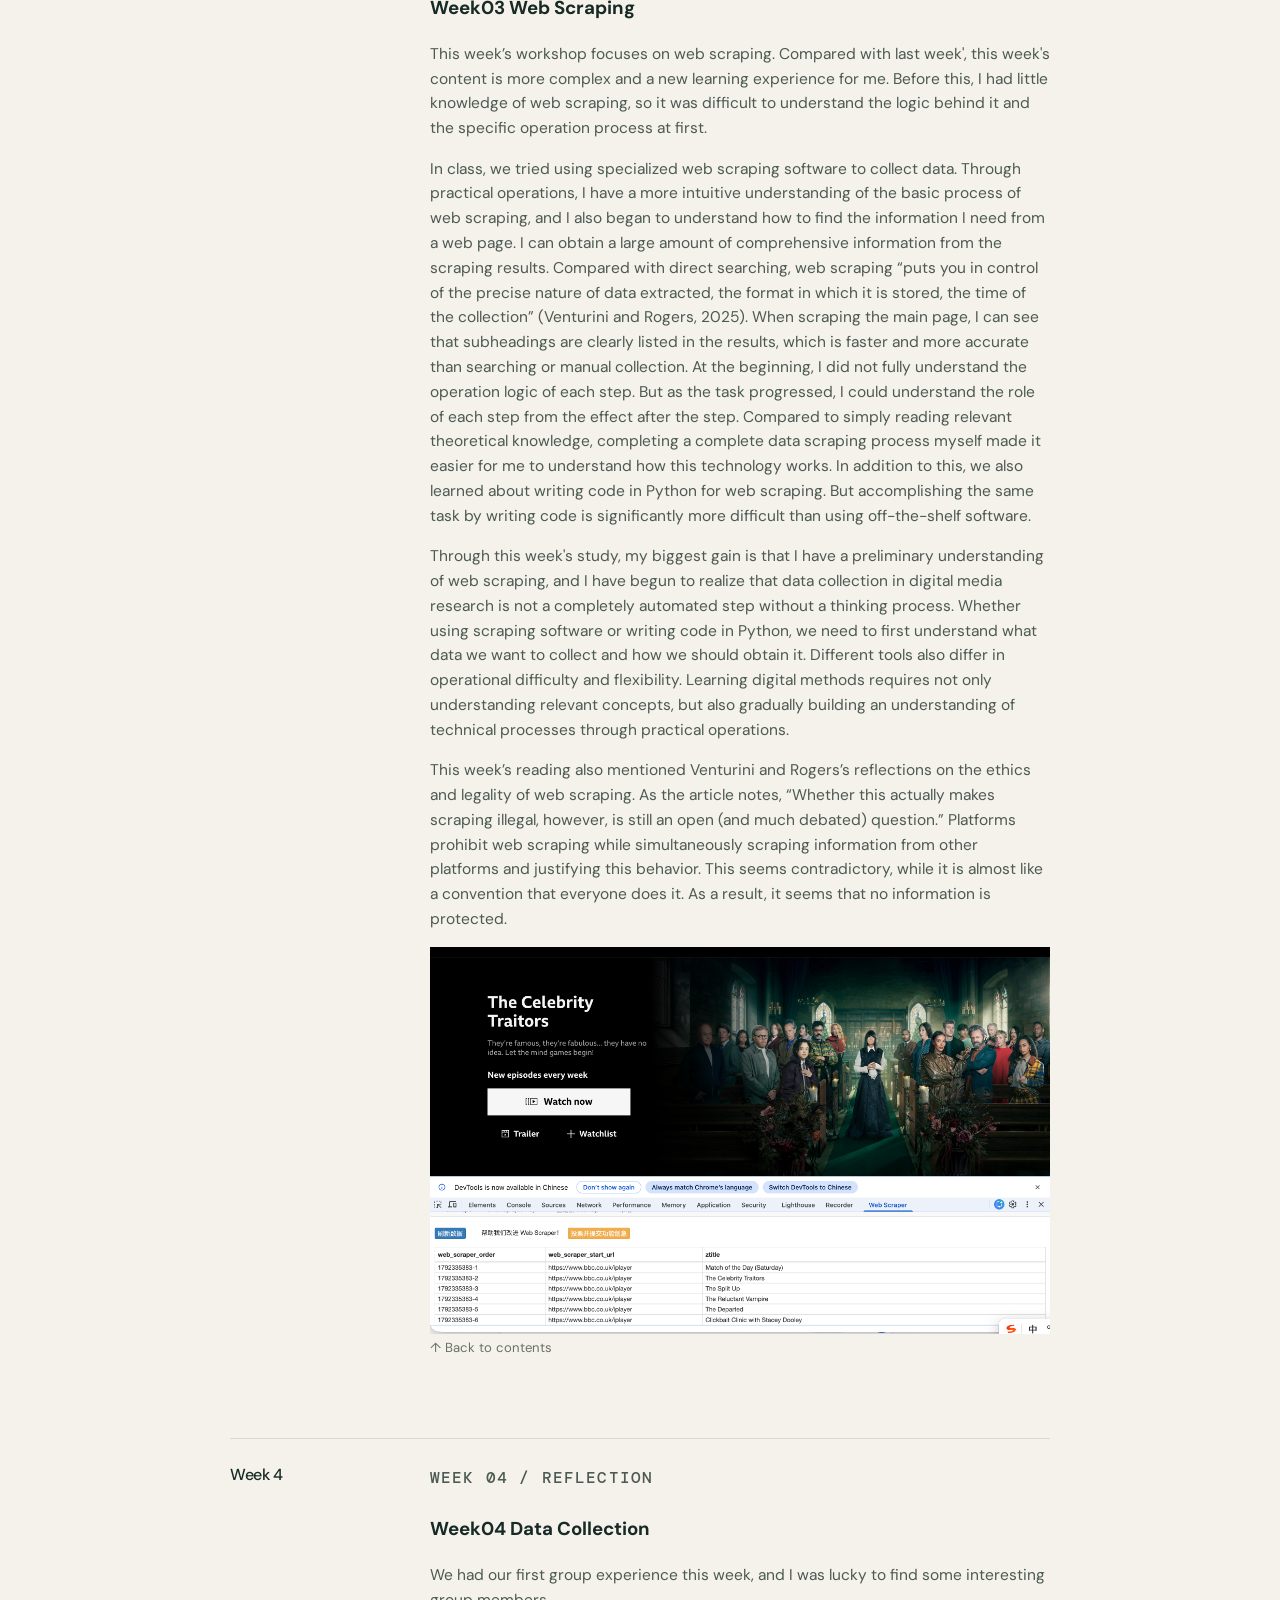
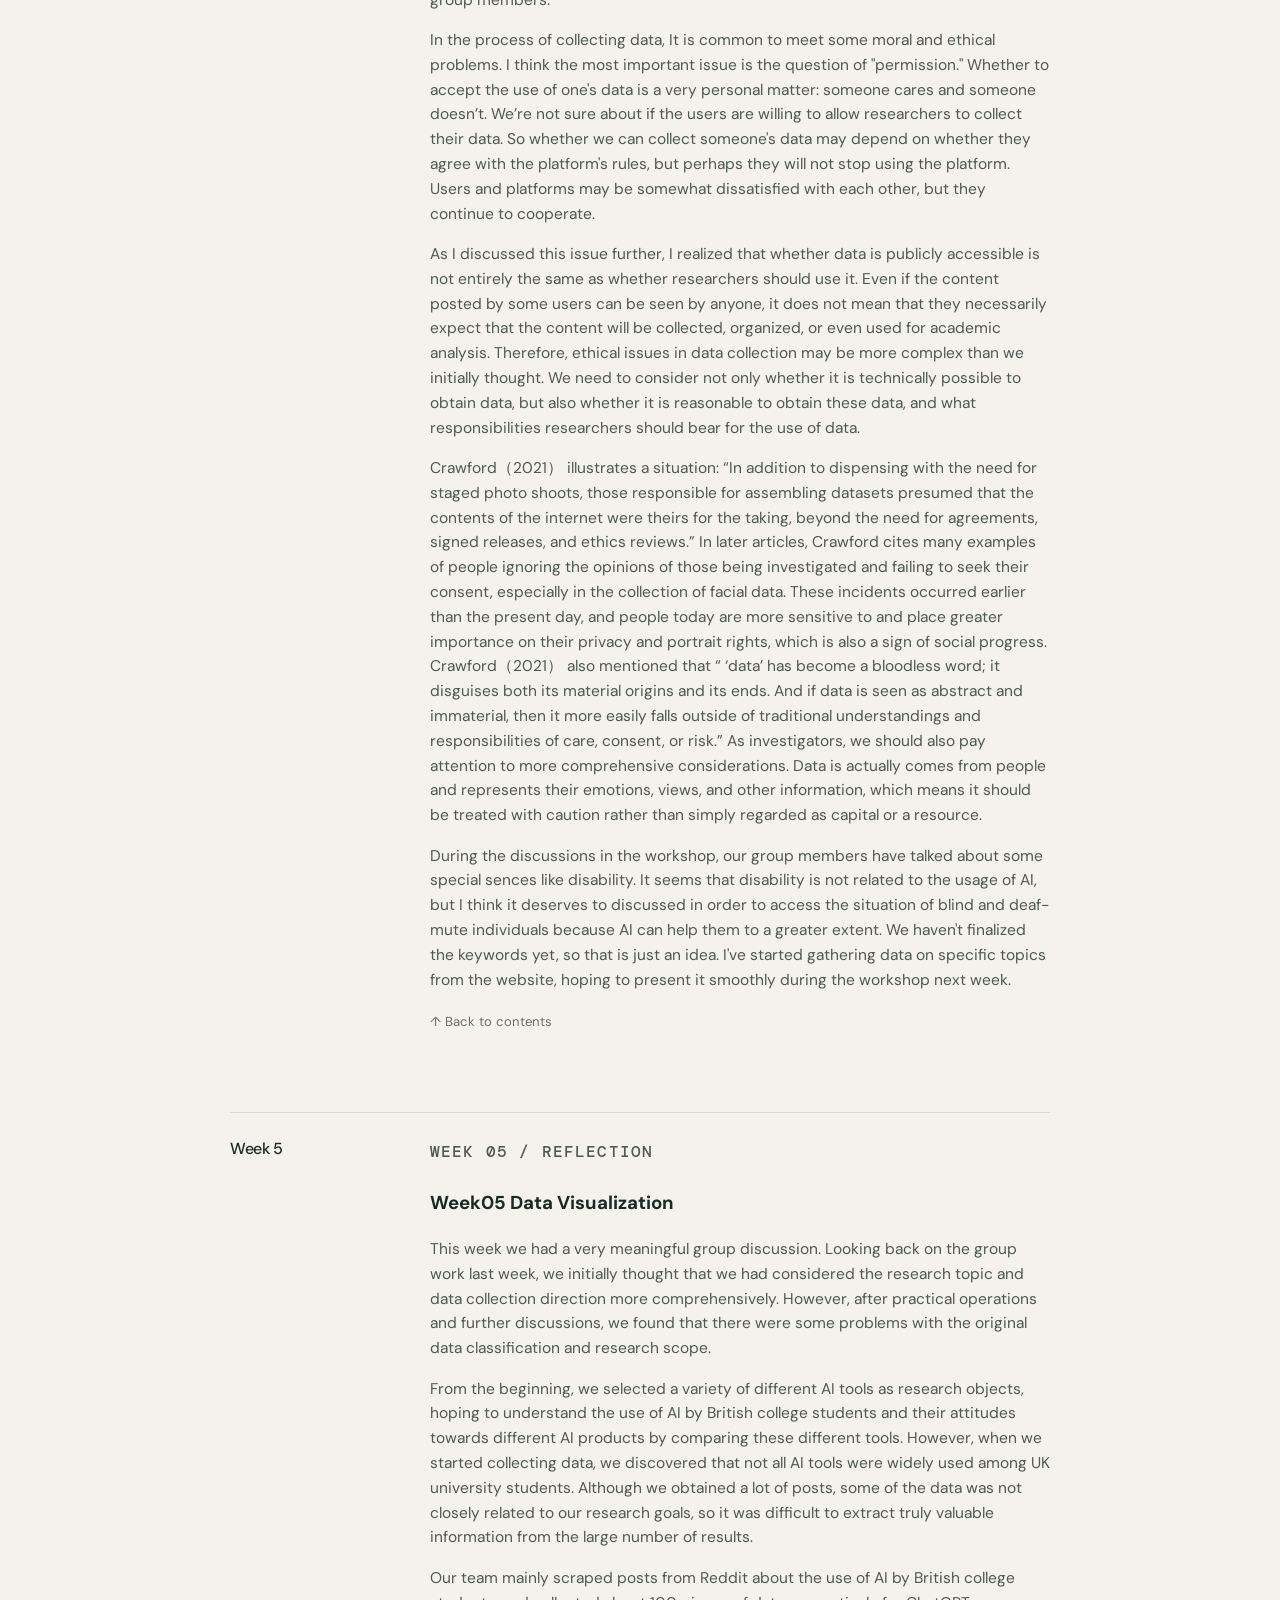
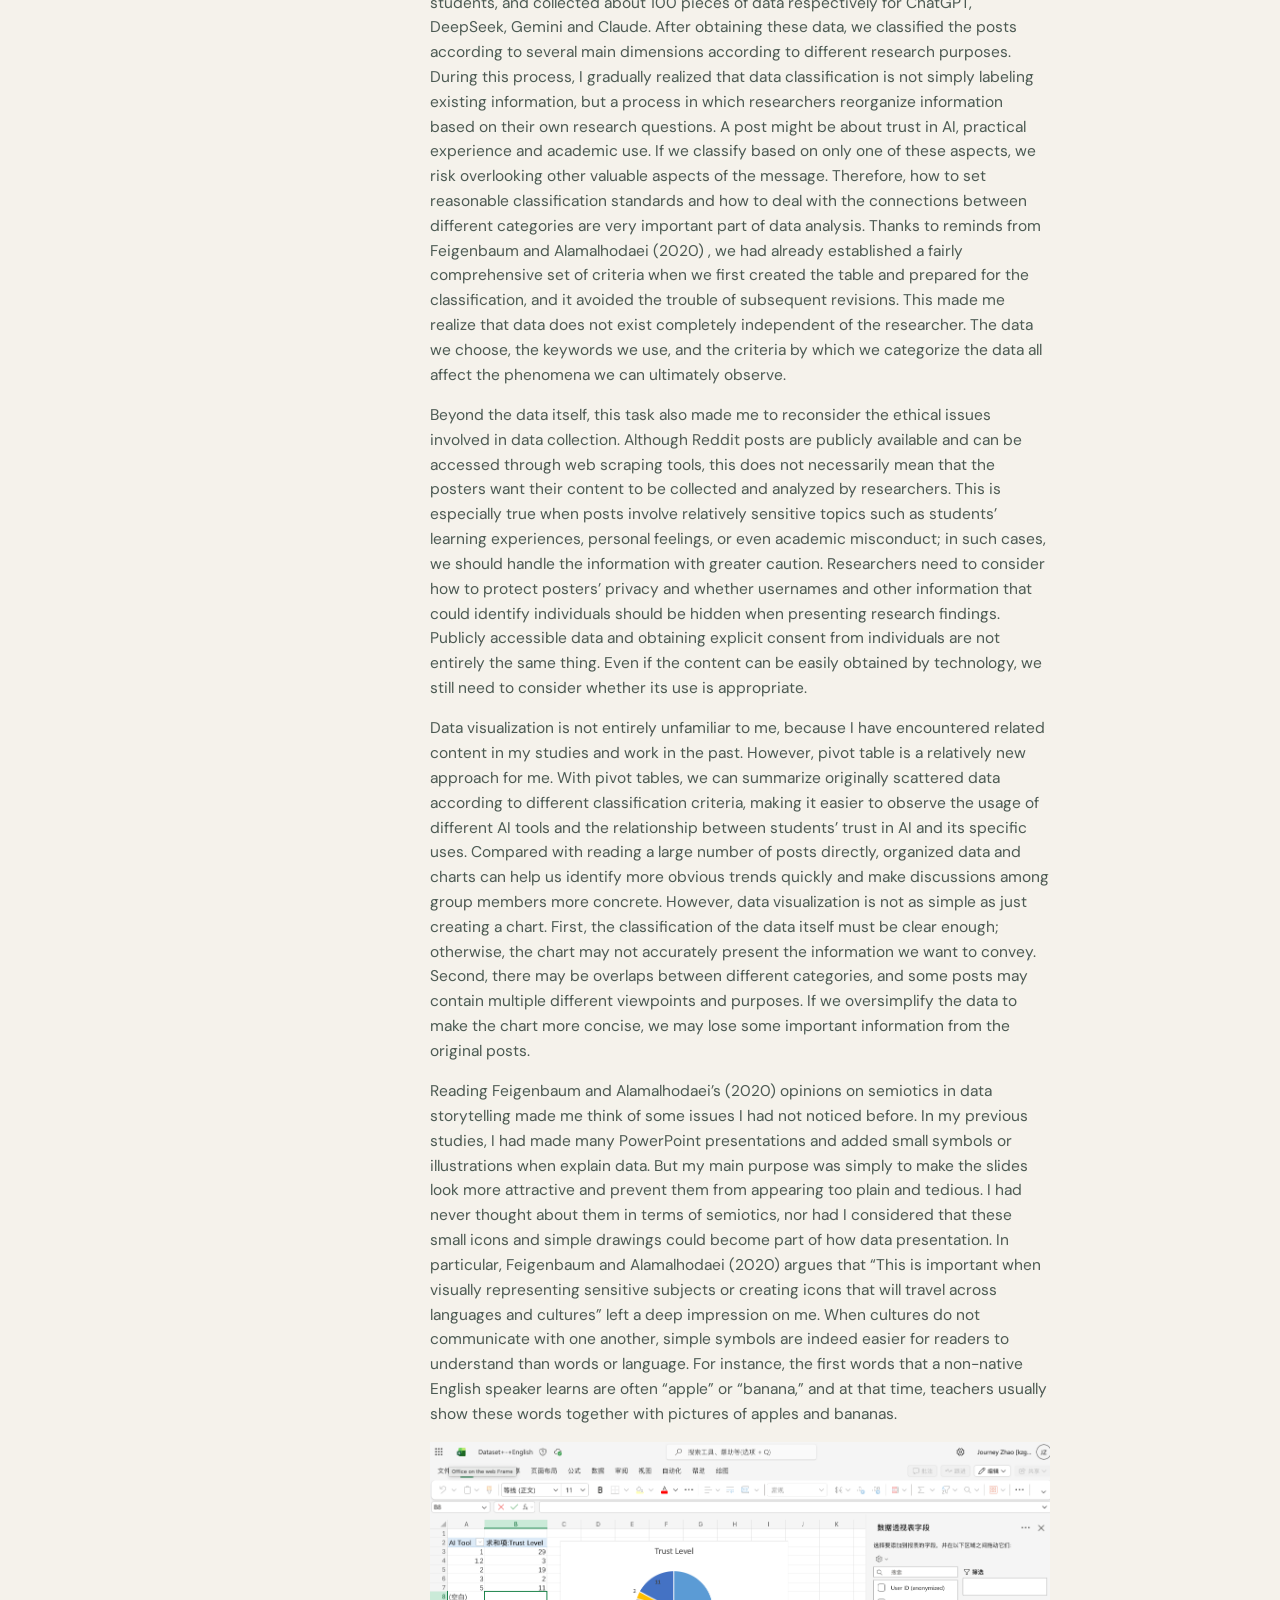
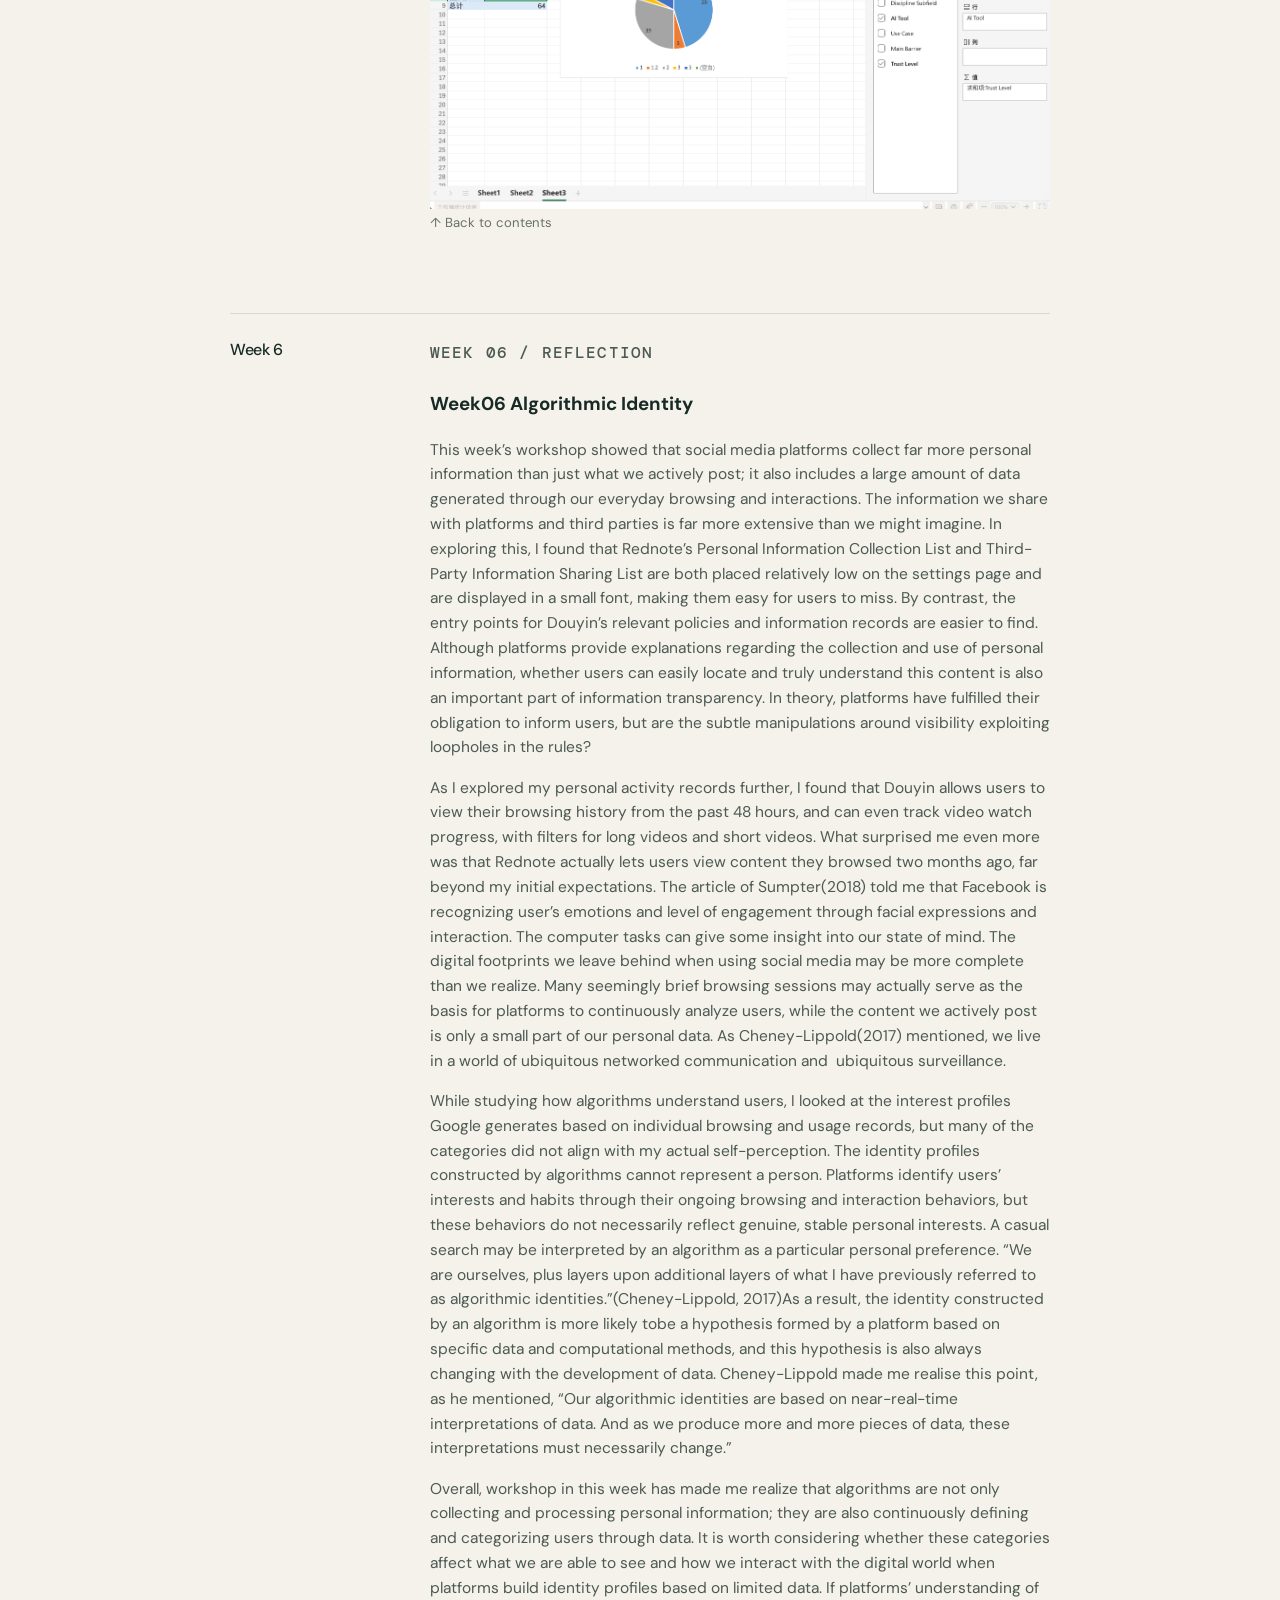
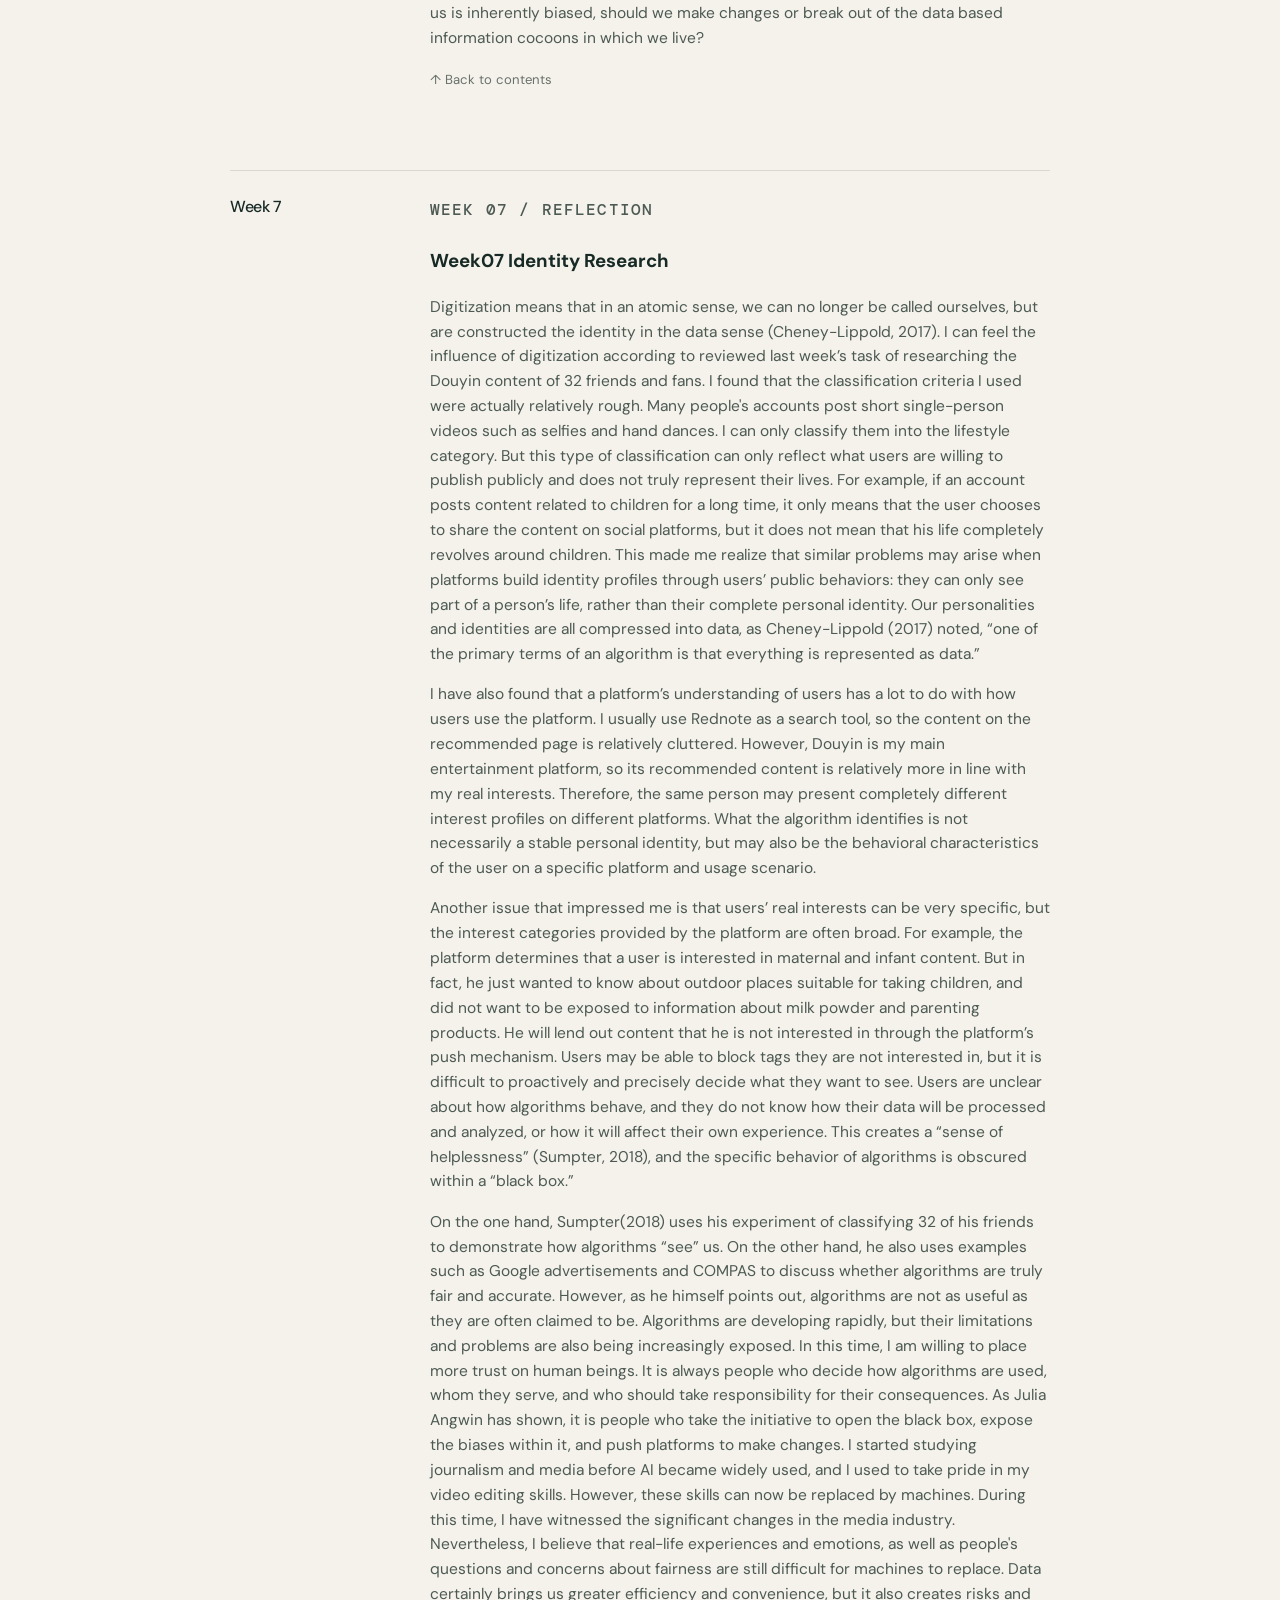
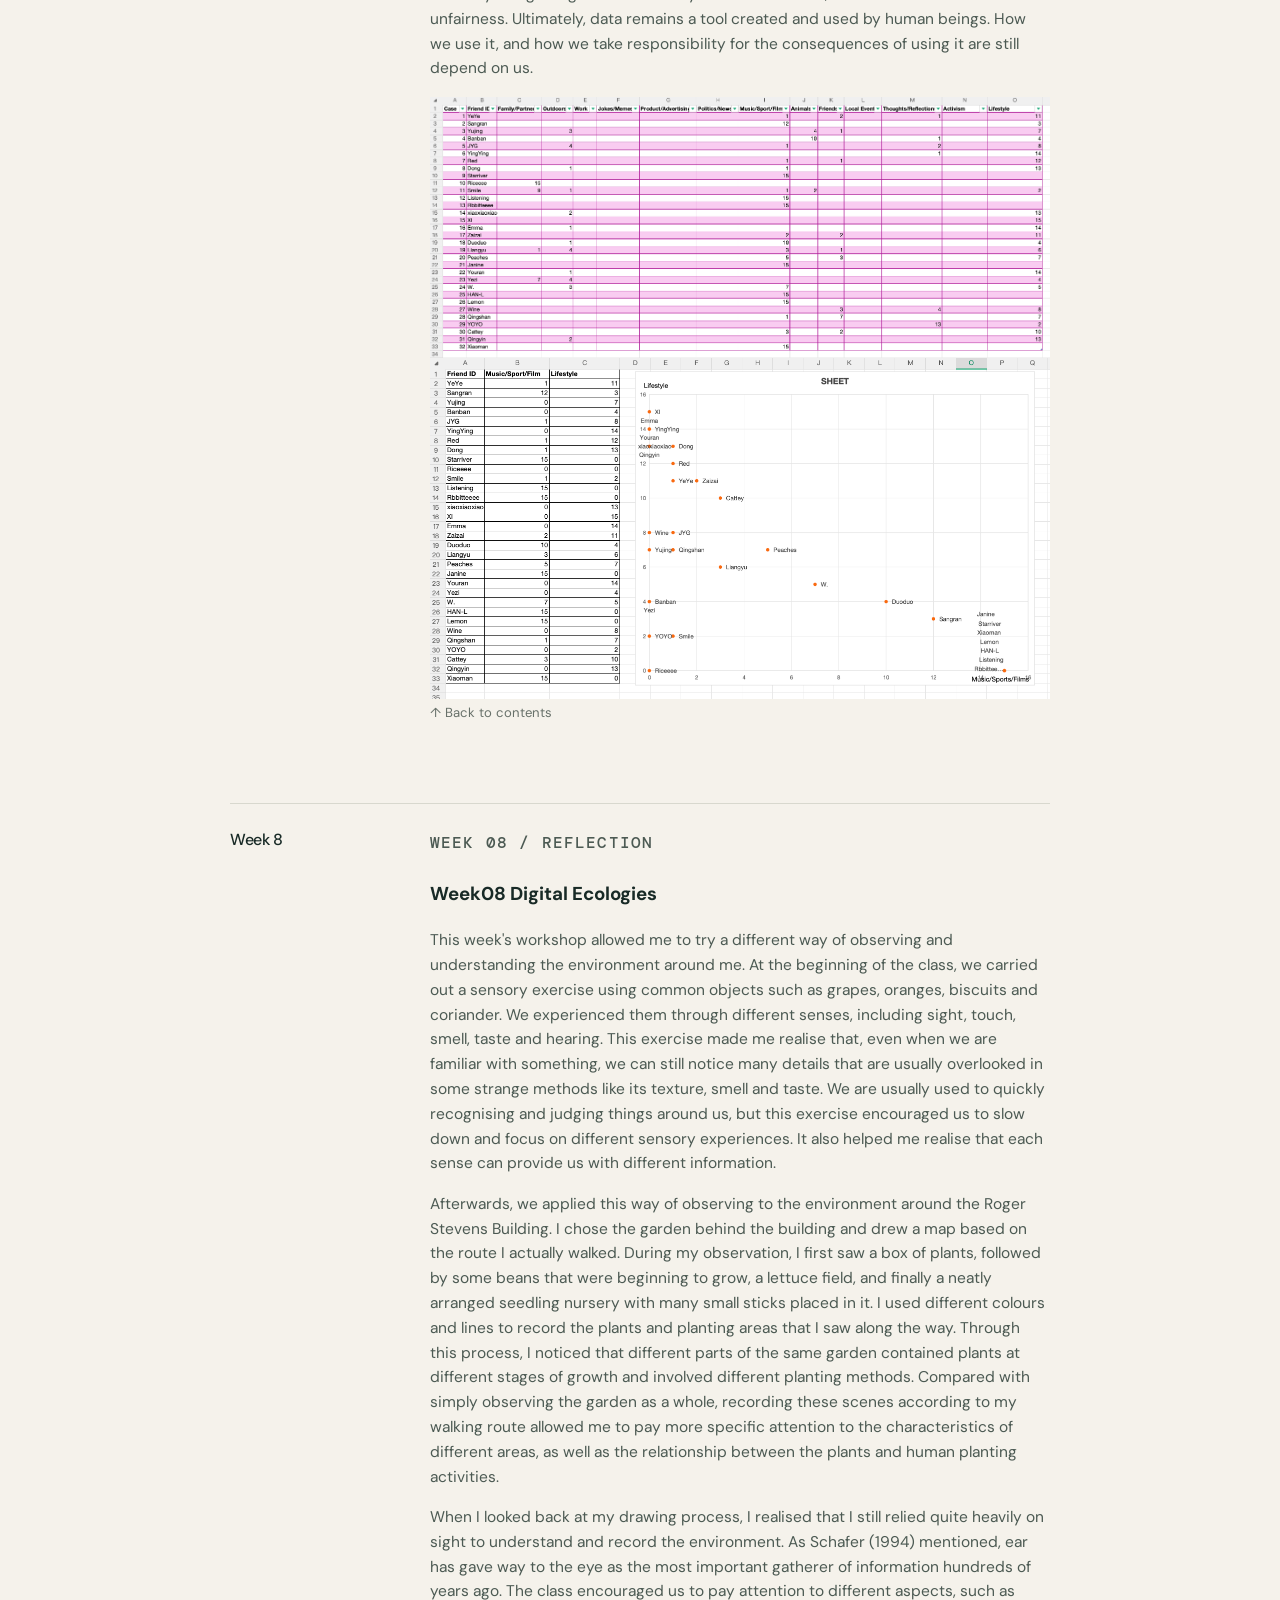
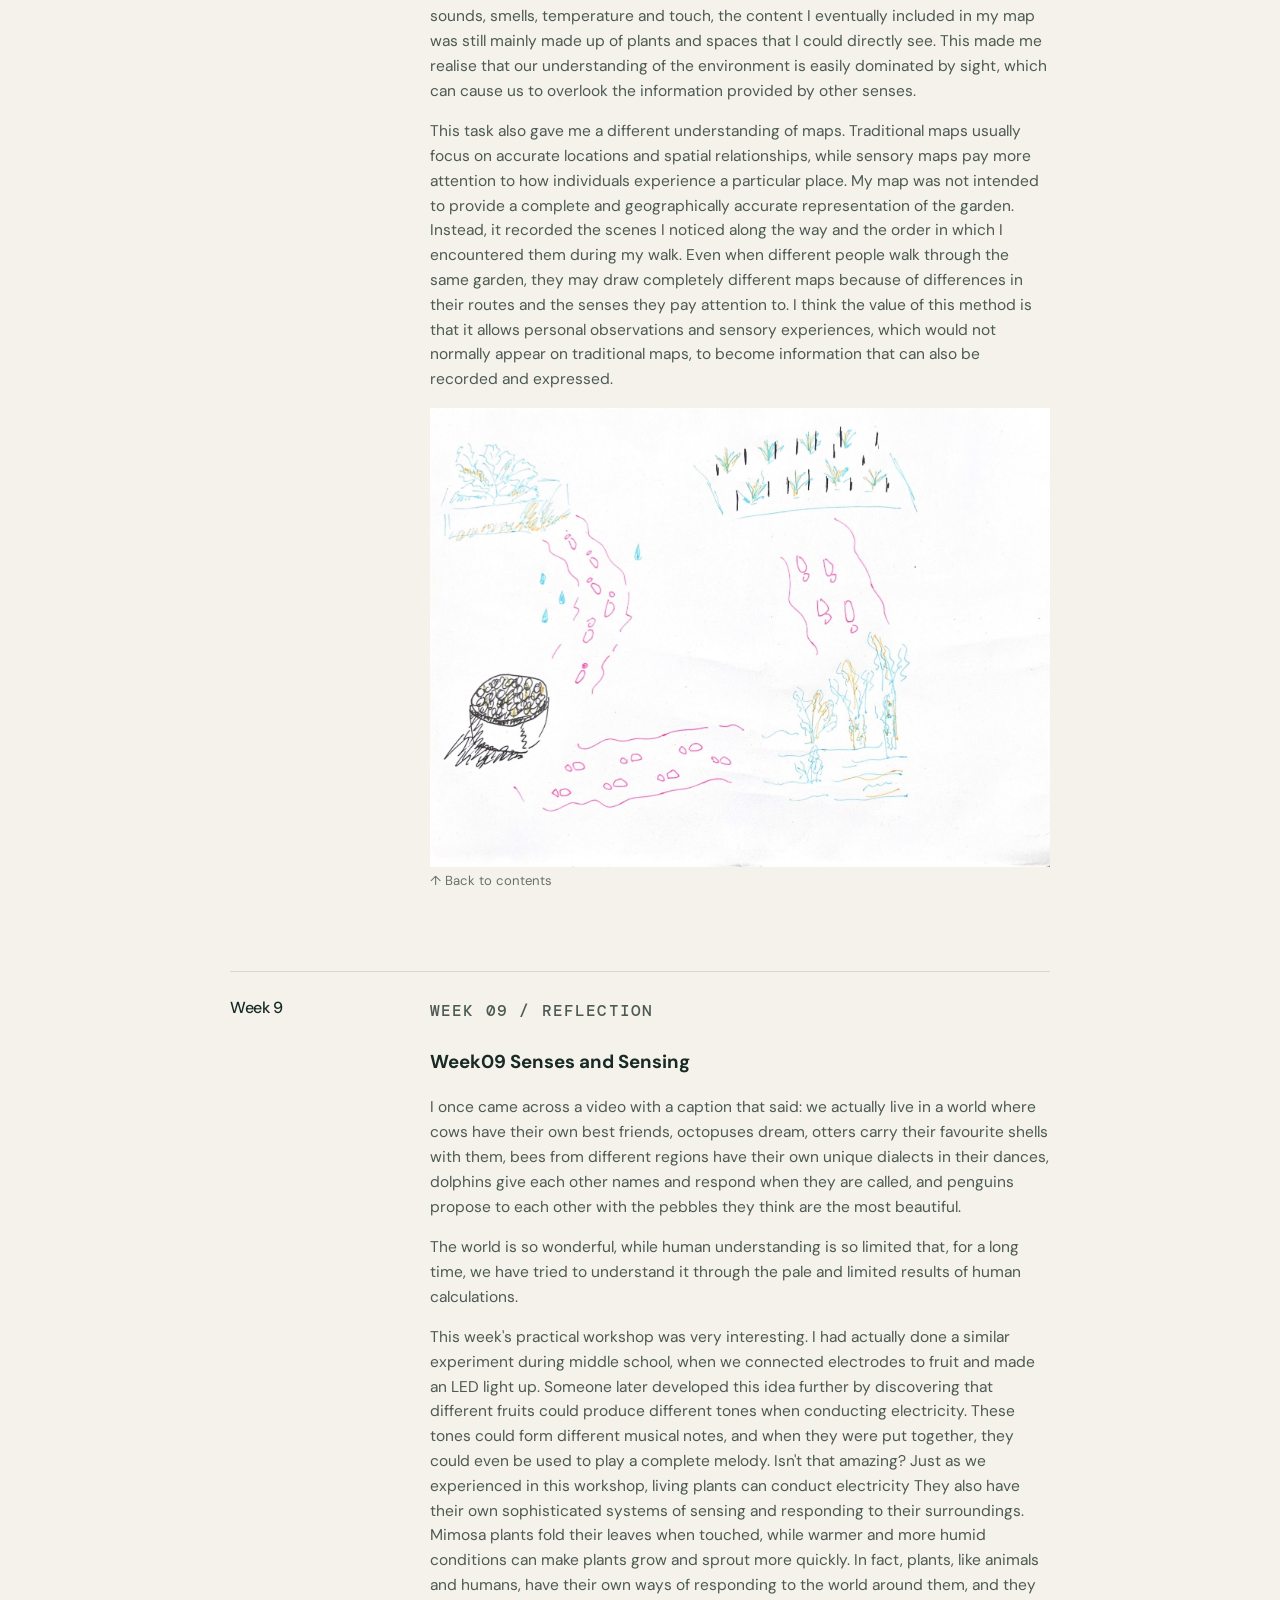
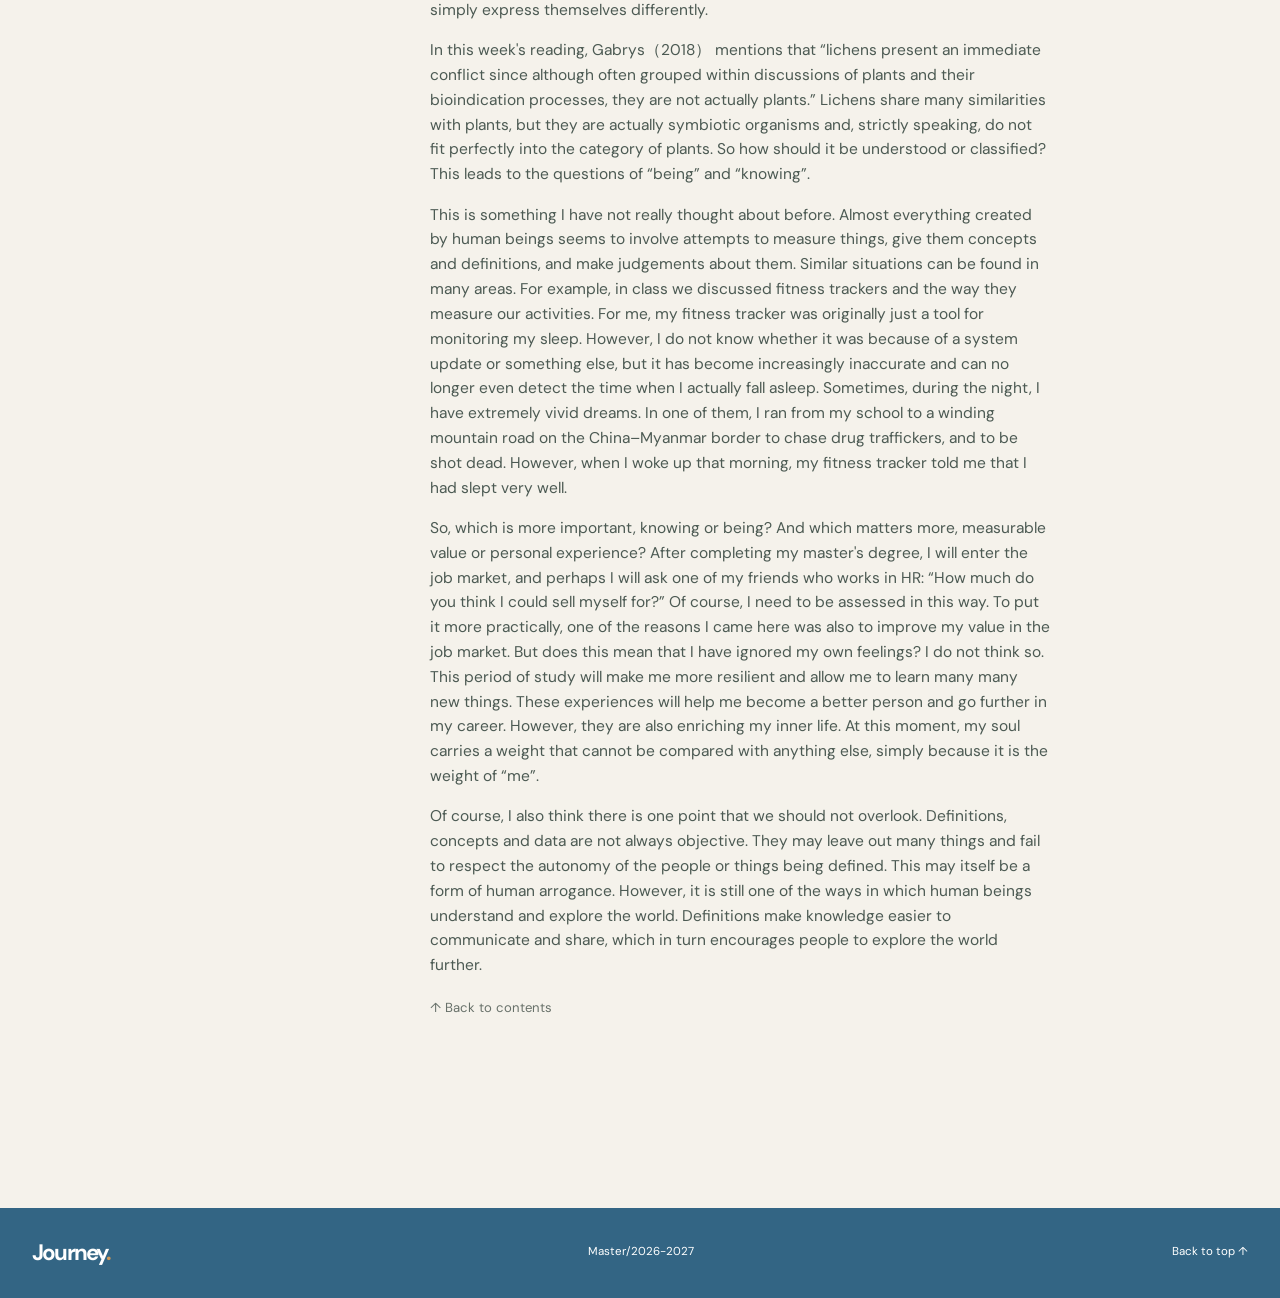
==== commit 891c611a: "Add Week 9 reflection on senses and human understanding Added Week 9 section discussing 'Senses and " ====
--- a/reflection.html
+++ b/reflection.html
@@ -57,6 +57,7 @@
               <li><a href="#week-6">Week 6 — Algorithmic Identity</a></li>
               <li><a href="#week-7">Week 7 — Identity Research</a></li>
               <li><a href="#week-8">Week 8 — Digital Ecologies</a></li>
+              <li><a href="#week-8">Week 9 — Senses and Sensing</a></li>
               
             </ul>
           </details>
@@ -268,6 +269,37 @@
     <a class="back-link" href="#contents">↑ Back to contents</a>
   </div>
 </section>
+
+            <!-- WEEK 9 -->
+      <section id="week-9">
+        <h2>Week 9</h2>
+        <div>
+          <p class="eyebrow">WEEK 09 / REFLECTION</p>
+          <h3>Week09  Senses and Sensing</h3>
+          <p>
+          I once came across a video with a caption that said: we actually live in a world where cows have their own best friends, octopuses dream, otters carry their favourite shells with them, bees from different regions have their own unique dialects in their dances, dolphins give each other names and respond when they are called, and penguins propose to each other with the pebbles they think are the most beautiful.  
+          </p>
+          <p>
+          The world is so wonderful, while human understanding is so limited that, for a long time, we have tried to understand it through the pale and limited results of human calculations. 
+          </p>  
+          <p>
+          This week's practical workshop was very interesting. I had actually done a similar experiment during middle school, when we connected electrodes to fruit and made an LED light up. Someone later developed this idea further by discovering that different fruits could produce different tones when conducting electricity. These tones could form different musical notes, and when they were put together, they could even be used to play a complete melody. Isn't that amazing? Just as we experienced in this workshop, living plants can conduct electricity They also have their own sophisticated systems of sensing and responding to their surroundings. Mimosa plants fold their leaves when touched, while warmer and more humid conditions can make plants grow and sprout more quickly. In fact, plants, like animals and humans, have their own ways of responding to the world around them, and they simply express themselves differently.  
+          </p>
+          <p>
+            In this week's reading, Gabrys（2018） mentions that “lichens present an immediate conflict since although often grouped within discussions of plants and their bioindication processes, they are not actually plants.” Lichens share many similarities with plants, but they are actually symbiotic organisms and, strictly speaking, do not fit perfectly into the category of plants. So how should it be understood or classified? This leads to the questions of “being” and “knowing”.
+          </p>
+          <p>
+            This is something I have not really thought about before. Almost everything created by human beings seems to involve attempts to measure things, give them concepts and definitions, and make judgements about them. Similar situations can be found in many areas. For example, in class we discussed fitness trackers and the way they measure our activities. For me, my fitness tracker was originally just a tool for monitoring my sleep. However, I do not know whether it was because of a system update or something else, but it has become increasingly inaccurate and can no longer even detect the time when I actually fall asleep. Sometimes, during the night, I have extremely vivid dreams. In one of them, I ran from my school to a winding mountain road on the China–Myanmar border to chase drug traffickers, and to be shot dead. However, when I woke up that morning, my fitness tracker told me that I had slept very well.
+          </p>
+          <p>
+            So, which is more important, knowing or being? And which matters more, measurable value or personal experience? After completing my master's degree, I will enter the job market, and perhaps I will ask one of my friends who works in HR: “How much do you think I could sell myself for?” Of course, I need to be assessed in this way. To put it more practically, one of the reasons I came here was also to improve my value in the job market. But does this mean that I have ignored my own feelings? I do not think so. This period of study will make me more resilient and allow me to learn many many new things. These experiences will help me become a better person and go further in my career. However, they are also enriching my inner life. At this moment, my soul carries a weight that cannot be compared with anything else, simply because it is the weight of “me”.
+          </p>
+          <p>
+            Of course, I also think there is one point that we should not overlook. Definitions, concepts and data are not always objective. They may leave out many things and fail to respect the autonomy of the people or things being defined. This may itself be a form of human arrogance. However, it is still one of the ways in which human beings understand and explore the world. Definitions make knowledge easier to communicate and share, which in turn encourages people to explore the world further.
+          </p>
+          <a class="back-link" href="#contents">↑ Back to contents</a>
+        </div>
+      </section>
 
 
 
